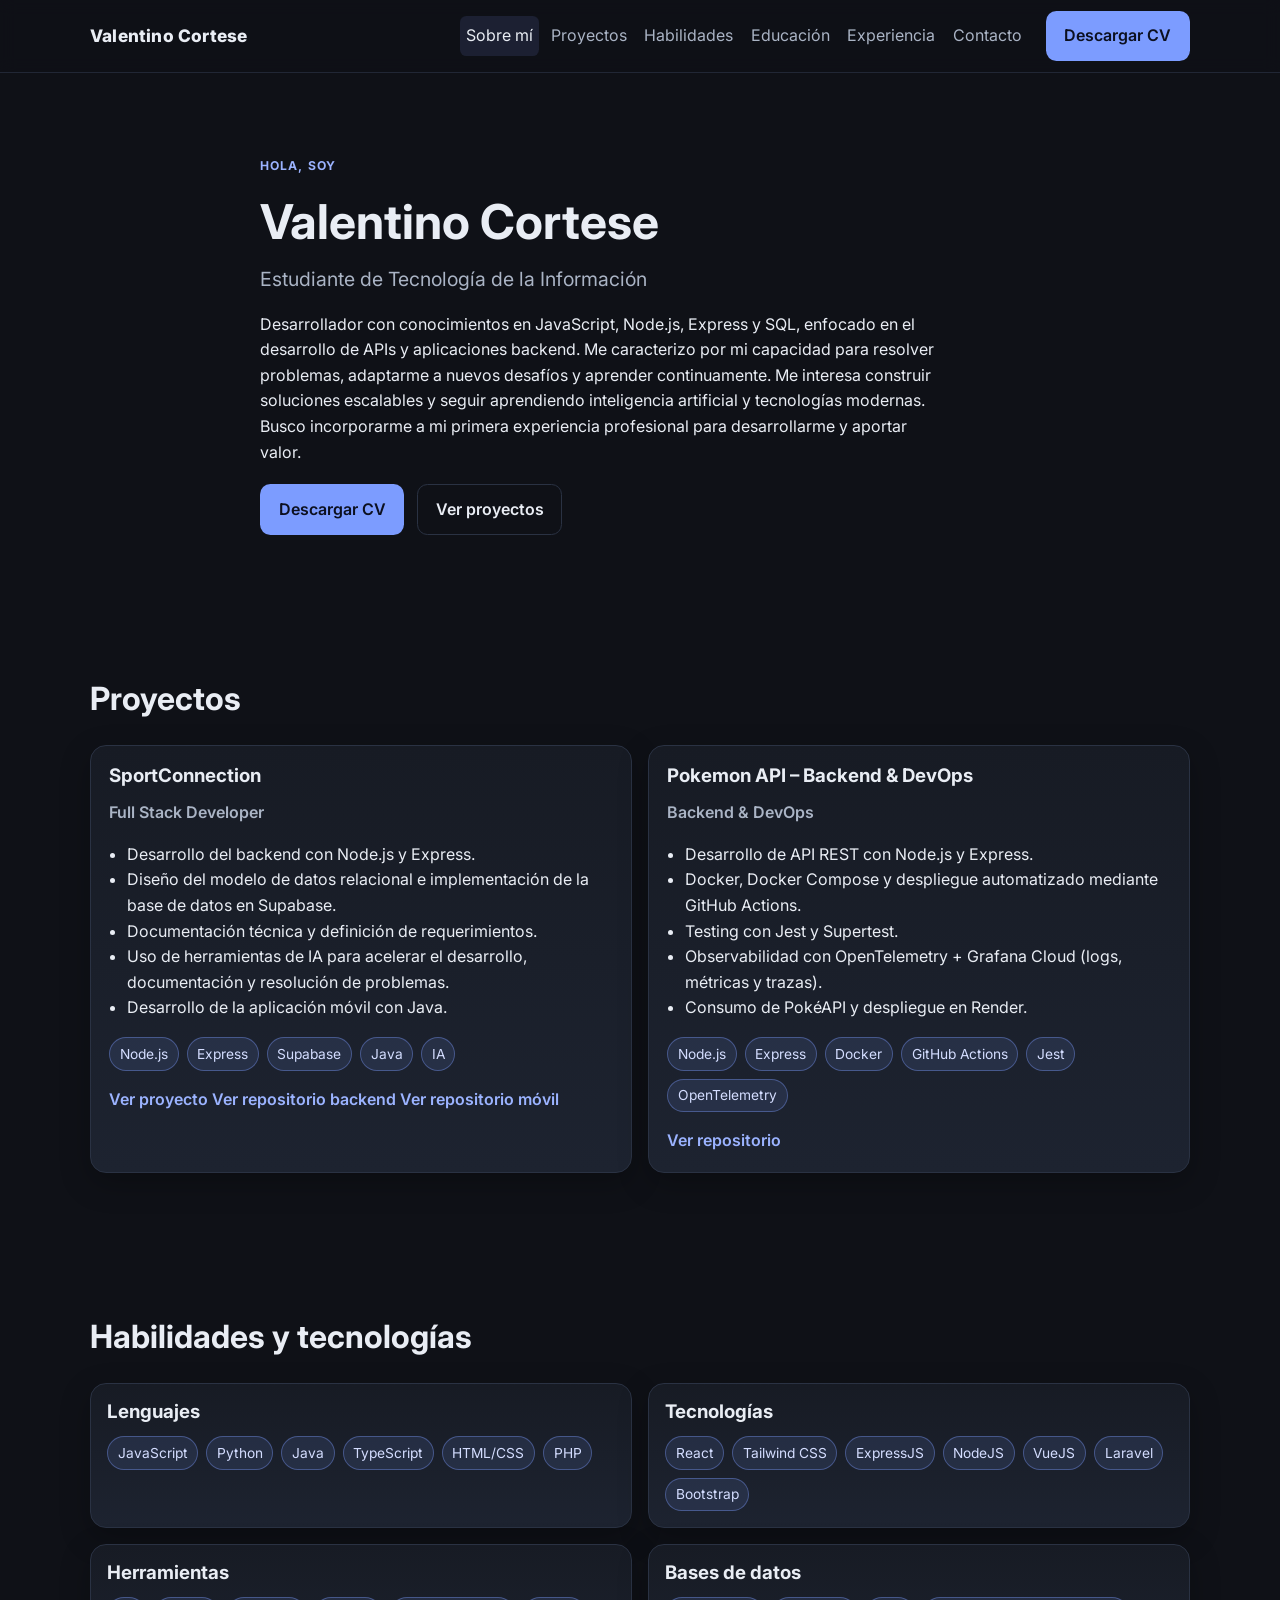
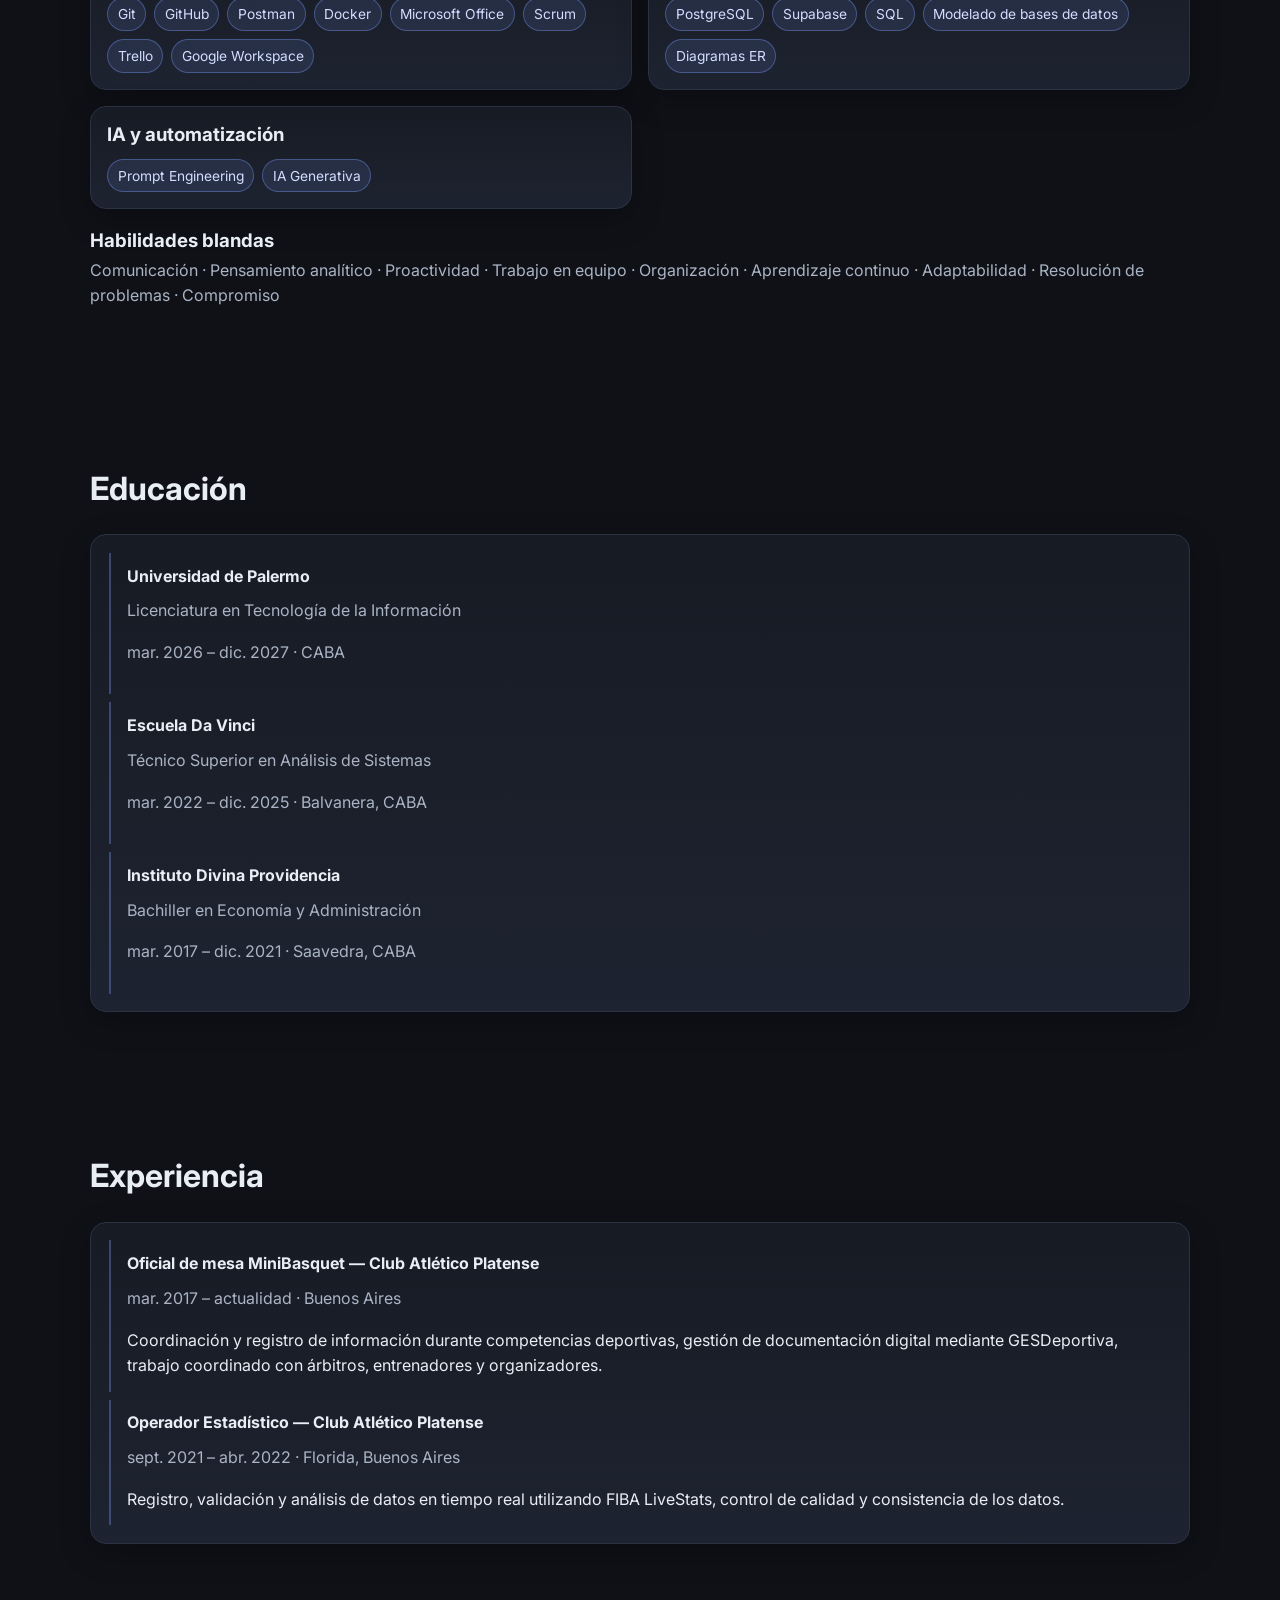
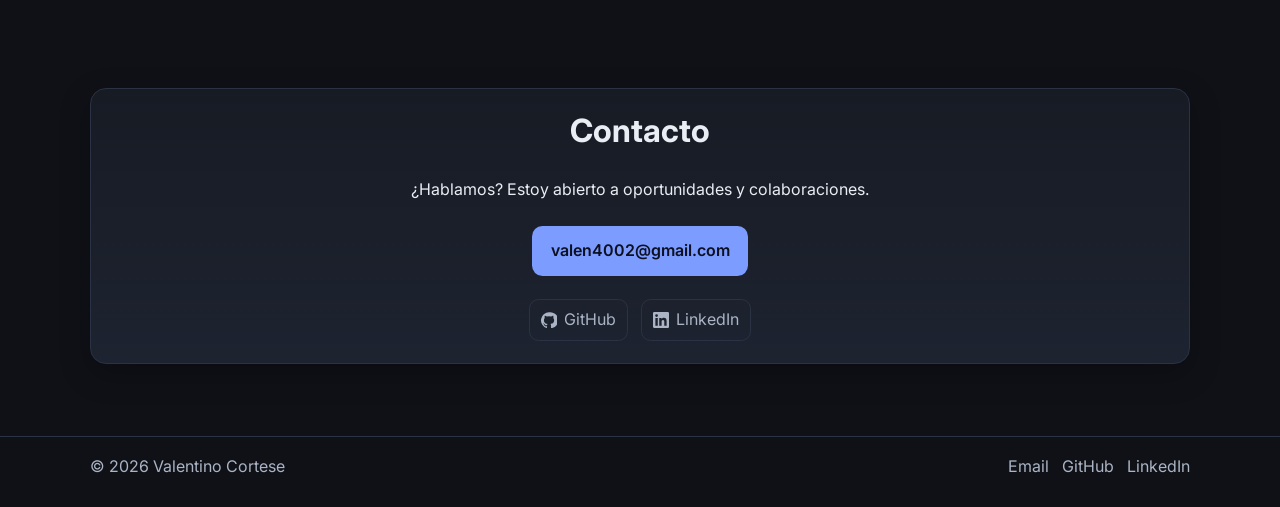
==== index.html @ c55b5629 "chore: Update CV file and links in portfolio" ====
<!DOCTYPE html>
<html lang="es">
  <head>
    <meta charset="UTF-8" />
    <meta name="viewport" content="width=device-width, initial-scale=1.0" />
    <meta
      name="description"
      content="Portafolio de Valentino Cortese, estudiante de Tecnología de la Información y desarrollador enfocado en backend."
    />
    <title>Valentino Cortese | Portafolio</title>
    <link rel="preconnect" href="https://fonts.googleapis.com" />
    <link rel="preconnect" href="https://fonts.gstatic.com" crossorigin />
    <link
      href="https://fonts.googleapis.com/css2?family=Inter:wght@400;500;600;700;800&display=swap"
      rel="stylesheet"
    />
    <link rel="stylesheet" href="css/styles.css" />
  </head>
  <body>
    <!-- Header con navegación principal -->
    <header class="site-header" id="inicio">
      <div class="container nav-wrapper">
        <a href="#inicio" class="brand" aria-label="Ir al inicio">
          Valentino Cortese
        </a>

        <button
          class="menu-toggle"
          type="button"
          aria-label="Abrir menú de navegación"
          aria-expanded="false"
          aria-controls="primary-navigation"
        >
          <span></span>
          <span></span>
          <span></span>
        </button>

        <nav class="main-nav" id="primary-navigation" aria-label="Navegación principal">
          <ul>
            <li><a href="#sobre-mi">Sobre mí</a></li>
            <li><a href="#proyectos">Proyectos</a></li>
            <li><a href="#habilidades">Habilidades</a></li>
            <li><a href="#educacion">Educación</a></li>
            <li><a href="#experiencia">Experiencia</a></li>
            <li><a href="#contacto">Contacto</a></li>
          </ul>
          <a class="btn btn-primary btn-cv-nav" href="assets/ValentinoCorteseCV.pdf" download>Descargar CV</a>
        </nav>
      </div>
    </header>

    <main>
      <!-- Hero / Sobre mí -->
      <section class="hero section reveal" id="sobre-mi">
        <div class="container hero-content">
          <p class="eyebrow">Hola, soy</p>
          <h1>Valentino Cortese</h1>
          <p class="role">Estudiante de Tecnología de la Información</p>
          <p class="bio">
            Desarrollador con conocimientos en JavaScript, Node.js, Express y SQL, enfocado en
            el desarrollo de APIs y aplicaciones backend. Me caracterizo por mi capacidad para
            resolver problemas, adaptarme a nuevos desafíos y aprender continuamente. Me interesa
            construir soluciones escalables y seguir aprendiendo inteligencia artificial y
            tecnologías modernas. Busco incorporarme a mi primera experiencia profesional para
            desarrollarme y aportar valor.
          </p>
          <div class="hero-actions">
            <a class="btn btn-primary" href="assets/ValentinoCorteseCV.pdf" download>Descargar CV</a>
            <a class="btn btn-ghost" href="#proyectos">Ver proyectos</a>
          </div>
        </div>
      </section>

      <!-- Sección de proyectos -->
      <section class="section reveal" id="proyectos">
        <div class="container">
          <h2>Proyectos</h2>
          <div class="projects-grid">
            <article class="card project-card">
              <div class="project-header">
                <h3>SportConnection</h3>
                <p class="project-role">Full Stack Developer</p>
              </div>
              <ul class="project-details">
                <li>Desarrollo del backend con Node.js y Express.</li>
                <li>
                  Diseño del modelo de datos relacional e implementación de la base de datos en
                  Supabase.
                </li>
                <li>Documentación técnica y definición de requerimientos.</li>
                <li>
                  Uso de herramientas de IA para acelerar el desarrollo, documentación y resolución
                  de problemas.
                </li>
                <li>Desarrollo de la aplicación móvil con Java.</li>
              </ul>
              <div class="badge-list">
                <span class="badge">Node.js</span>
                <span class="badge">Express</span>
                <span class="badge">Supabase</span>
                <span class="badge">Java</span>
                <span class="badge">IA</span>
              </div>
              <a
                class="project-link"
                href="https://sport-connection.vercel.app"
                target="_blank"
                rel="noopener noreferrer"
              >
                Ver proyecto
              </a>
              <a
                class="project-link"
                href="https://github.com/Valen178/sc_back"
                target="_blank"
                rel="noopener noreferrer"
              >
                Ver repositorio backend
              </a>
              <a
                class="project-link"
                href="http://github.com/Valen178/sc_mobile"
                target="_blank"
                rel="noopener noreferrer"
              >
                Ver repositorio móvil
              </a>
            </article>

            <article class="card project-card">
              <div class="project-header">
                <h3>Pokemon API – Backend &amp; DevOps</h3>
                <p class="project-role">Backend &amp; DevOps</p>
              </div>
              <ul class="project-details">
                <li>Desarrollo de API REST con Node.js y Express.</li>
                <li>
                  Docker, Docker Compose y despliegue automatizado mediante GitHub Actions.
                </li>
                <li>Testing con Jest y Supertest.</li>
                <li>
                  Observabilidad con OpenTelemetry + Grafana Cloud (logs, métricas y trazas).
                </li>
                <li>Consumo de PokéAPI y despliegue en Render.</li>
              </ul>
              <div class="badge-list">
                <span class="badge">Node.js</span>
                <span class="badge">Express</span>
                <span class="badge">Docker</span>
                <span class="badge">GitHub Actions</span>
                <span class="badge">Jest</span>
                <span class="badge">OpenTelemetry</span>
              </div>
              <a
                class="project-link"
                href="https://github.com/ValenCortese/node-devops-rest-api"
                target="_blank"
                rel="noopener noreferrer"
              >
                Ver repositorio
              </a>
            </article>
          </div>
        </div>
      </section>

      <!-- Sección de habilidades y tecnologías -->
      <section class="section reveal" id="habilidades">
        <div class="container">
          <h2>Habilidades y tecnologías</h2>
          <div class="skills-layout">
            <article class="card skill-group">
              <h3>Lenguajes</h3>
              <div class="badge-list">
                <span class="badge">JavaScript</span>
                <span class="badge">Python</span>
                <span class="badge">Java</span>
                <span class="badge">TypeScript</span>
                <span class="badge">HTML/CSS</span>
                <span class="badge">PHP</span>
              </div>
            </article>

            <article class="card skill-group">
              <h3>Tecnologías</h3>
              <div class="badge-list">
                <span class="badge">React</span>
                <span class="badge">Tailwind CSS</span>
                <span class="badge">ExpressJS</span>
                <span class="badge">NodeJS</span>
                <span class="badge">VueJS</span>
                <span class="badge">Laravel</span>
                <span class="badge">Bootstrap</span>
              </div>
            </article>

            <article class="card skill-group">
              <h3>Herramientas</h3>
              <div class="badge-list">
                <span class="badge">Git</span>
                <span class="badge">GitHub</span>
                <span class="badge">Postman</span>
                <span class="badge">Docker</span>
                <span class="badge">Microsoft Office</span>
                <span class="badge">Scrum</span>
                <span class="badge">Trello</span>
                <span class="badge">Google Workspace</span>
              </div>
            </article>

            <article class="card skill-group">
              <h3>Bases de datos</h3>
              <div class="badge-list">
                <span class="badge">PostgreSQL</span>
                <span class="badge">Supabase</span>
                <span class="badge">SQL</span>
                <span class="badge">Modelado de bases de datos</span>
                <span class="badge">Diagramas ER</span>
              </div>
            </article>

            <article class="card skill-group">
              <h3>IA y automatización</h3>
              <div class="badge-list">
                <span class="badge">Prompt Engineering</span>
                <span class="badge">IA Generativa</span>
              </div>
            </article>
          </div>

          <article class="soft-skills">
            <h3>Habilidades blandas</h3>
            <p>
              Comunicación · Pensamiento analítico · Proactividad · Trabajo en equipo ·
              Organización · Aprendizaje continuo · Adaptabilidad · Resolución de problemas ·
              Compromiso
            </p>
          </article>
        </div>
      </section>

      <!-- Sección de educación -->
      <section class="section reveal" id="educacion">
        <div class="container">
          <h2>Educación</h2>
          <article class="card timeline-column timeline-single">
            <div class="timeline-item">
              <h4>Universidad de Palermo</h4>
              <p class="timeline-title">Licenciatura en Tecnología de la Información</p>
              <p class="timeline-meta">mar. 2026 – dic. 2027 · CABA</p>
            </div>
            <div class="timeline-item">
              <h4>Escuela Da Vinci</h4>
              <p class="timeline-title">Técnico Superior en Análisis de Sistemas</p>
              <p class="timeline-meta">mar. 2022 – dic. 2025 · Balvanera, CABA</p>
            </div>
            <div class="timeline-item">
              <h4>Instituto Divina Providencia</h4>
              <p class="timeline-title">Bachiller en Economía y Administración</p>
              <p class="timeline-meta">mar. 2017 – dic. 2021 · Saavedra, CABA</p>
            </div>
          </article>
        </div>
      </section>

      <!-- Sección de experiencia -->
      <section class="section reveal" id="experiencia">
        <div class="container">
          <h2>Experiencia</h2>
          <article class="card timeline-column timeline-single">
            <div class="timeline-item">
              <h4>Oficial de mesa MiniBasquet — Club Atlético Platense</h4>
              <p class="timeline-meta">mar. 2017 – actualidad · Buenos Aires</p>
              <p class="timeline-description">
                Coordinación y registro de información durante competencias deportivas, gestión de
                documentación digital mediante GESDeportiva, trabajo coordinado con árbitros,
                entrenadores y organizadores.
              </p>
            </div>
            <div class="timeline-item">
              <h4>Operador Estadístico — Club Atlético Platense</h4>
              <p class="timeline-meta">sept. 2021 – abr. 2022 · Florida, Buenos Aires</p>
              <p class="timeline-description">
                Registro, validación y análisis de datos en tiempo real utilizando FIBA LiveStats,
                control de calidad y consistencia de los datos.
              </p>
            </div>
          </article>
        </div>
      </section>

      <!-- Sección de contacto -->
      <section class="section reveal" id="contacto">
        <div class="container contact-box card">
          <h2>Contacto</h2>
          <p>¿Hablamos? Estoy abierto a oportunidades y colaboraciones.</p>
          <a class="btn btn-primary" href="mailto:valen4002@gmail.com">valen4002@gmail.com</a>

          <div class="social-links" aria-label="Redes de contacto">
            <a
              href="https://github.com/ValenCortese"
              target="_blank"
              rel="noopener noreferrer"
              aria-label="GitHub de Valentino Cortese"
            >
              <svg viewBox="0 0 24 24" aria-hidden="true">
                <path
                  d="M12 .5a12 12 0 0 0-3.79 23.39c.6.11.82-.26.82-.58v-2.03c-3.34.73-4.04-1.41-4.04-1.41-.55-1.38-1.33-1.74-1.33-1.74-1.09-.74.08-.73.08-.73 1.21.09 1.85 1.24 1.85 1.24 1.07 1.84 2.8 1.31 3.49 1 .11-.78.42-1.31.77-1.61-2.67-.3-5.47-1.34-5.47-5.94 0-1.31.47-2.38 1.24-3.22-.12-.31-.54-1.56.12-3.25 0 0 1.01-.32 3.3 1.23a11.44 11.44 0 0 1 6 0c2.29-1.55 3.3-1.23 3.3-1.23.66 1.69.24 2.94.12 3.25.77.84 1.24 1.91 1.24 3.22 0 4.61-2.81 5.64-5.5 5.94.43.38.82 1.12.82 2.26v3.35c0 .32.22.7.83.58A12 12 0 0 0 12 .5Z"
                />
              </svg>
              <span>GitHub</span>
            </a>
            <a
              href="https://www.linkedin.com/in/valentinocortese/"
              target="_blank"
              rel="noopener noreferrer"
              aria-label="LinkedIn de Valentino Cortese"
            >
              <svg viewBox="0 0 24 24" aria-hidden="true">
                <path
                  d="M20.45 20.45H16.9v-5.57c0-1.33-.03-3.04-1.85-3.04-1.85 0-2.13 1.45-2.13 2.95v5.66H9.36V9h3.41v1.56h.05c.47-.9 1.64-1.85 3.38-1.85 3.61 0 4.27 2.37 4.27 5.45v6.29Zm-15.09-13A2.06 2.06 0 1 1 5.36 3.3a2.06 2.06 0 0 1 0 4.12Zm1.78 13H3.58V9h3.56v11.45ZM22.23 0H1.77A1.77 1.77 0 0 0 0 1.77v20.46C0 23.21.79 24 1.77 24h20.46A1.77 1.77 0 0 0 24 22.23V1.77A1.77 1.77 0 0 0 22.23 0Z"
                />
              </svg>
              <span>LinkedIn</span>
            </a>
          </div>
        </div>
      </section>
    </main>

    <!-- Footer con links repetidos de contacto -->
    <footer class="site-footer">
      <div class="container footer-content">
        <p>© <span id="current-year"></span> Valentino Cortese</p>
        <div class="footer-links">
          <a href="mailto:valen4002@gmail.com">Email</a>
          <a href="https://github.com/ValenCortese" target="_blank" rel="noopener noreferrer">
            GitHub
          </a>
          <a
            href="https://www.linkedin.com/in/valentinocortese/"
            target="_blank"
            rel="noopener noreferrer"
          >
            LinkedIn
          </a>
        </div>
      </div>
    </footer>

    <script src="js/script.js"></script>
  </body>
</html>
---- css/styles.css ----
/* =========================
   Variables globales (dark mode)
   ========================= */
:root {
  --bg: #0f1117;
  --bg-elevated: #171b24;
  --bg-elevated-2: #1d2330;
  --text: #e9edf4;
  --text-muted: #aab4c5;
  --primary: #7c9cff;
  --primary-strong: #9bb3ff;
  --border: #2a3243;
  --shadow: 0 10px 30px rgba(0, 0, 0, 0.25);
}

/* =========================
   Base / Reset
   ========================= */
*,
*::before,
*::after {
  box-sizing: border-box;
}

html,
body {
  margin: 0;
  padding: 0;
}

html {
  scroll-behavior: smooth;
}

body {
  font-family: "Inter", system-ui, -apple-system, BlinkMacSystemFont, "Segoe UI", sans-serif;
  background: var(--bg);
  color: var(--text);
  line-height: 1.6;
}

img,
svg {
  display: block;
  max-width: 100%;
}

a {
  color: inherit;
  text-decoration: none;
}

.container {
  width: min(1100px, 92%);
  margin: 0 auto;
}

.section {
  padding: 4.5rem 0;
}

h1,
h2,
h3,
h4 {
  margin: 0 0 0.8rem;
  line-height: 1.25;
}

h2 {
  font-size: clamp(1.6rem, 3vw, 2rem);
  margin-bottom: 1.6rem;
}

p {
  margin: 0 0 1rem;
}

/* =========================
   Componentes reutilizables
   ========================= */
.btn {
  display: inline-flex;
  align-items: center;
  justify-content: center;
  gap: 0.4rem;
  border-radius: 0.65rem;
  padding: 0.72rem 1.1rem;
  font-weight: 600;
  border: 1px solid transparent;
  transition: transform 0.2s ease, background-color 0.2s ease, border-color 0.2s ease;
}

.btn:hover,
.btn:focus-visible {
  transform: translateY(-1px);
}

.btn-primary {
  background: var(--primary);
  color: #0c1020;
}

.btn-primary:hover,
.btn-primary:focus-visible {
  background: var(--primary-strong);
}

.btn-ghost {
  border-color: var(--border);
  color: var(--text);
}

.btn-ghost:hover,
.btn-ghost:focus-visible {
  background: var(--bg-elevated);
}

.card {
  background: linear-gradient(180deg, var(--bg-elevated), var(--bg-elevated-2));
  border: 1px solid var(--border);
  border-radius: 1rem;
  box-shadow: var(--shadow);
}

.badge-list {
  display: flex;
  flex-wrap: wrap;
  gap: 0.5rem;
}

.badge {
  background: rgba(124, 156, 255, 0.12);
  border: 1px solid rgba(124, 156, 255, 0.38);
  color: #d4ddff;
  font-size: 0.86rem;
  padding: 0.3rem 0.6rem;
  border-radius: 999px;
}

/* =========================
   Header / Navegación
   ========================= */
.site-header {
  position: sticky;
  top: 0;
  z-index: 20;
  backdrop-filter: blur(8px);
  background: rgba(15, 17, 23, 0.82);
  border-bottom: 1px solid rgba(42, 50, 67, 0.7);
}

.nav-wrapper {
  min-height: 4.5rem;
  display: flex;
  align-items: center;
  justify-content: space-between;
  gap: 1rem;
}

.brand {
  font-weight: 800;
  font-size: 1.08rem;
  letter-spacing: 0.2px;
}

.menu-toggle {
  width: 2.7rem;
  height: 2.7rem;
  background: transparent;
  border: 1px solid var(--border);
  border-radius: 0.65rem;
  display: inline-flex;
  flex-direction: column;
  align-items: center;
  justify-content: center;
  gap: 0.24rem;
  cursor: pointer;
}

.menu-toggle span {
  width: 1.2rem;
  height: 2px;
  border-radius: 99px;
  background: var(--text);
}

.main-nav {
  position: absolute;
  left: 0;
  right: 0;
  top: 100%;
  margin: 0 auto;
  width: min(1100px, 92%);
  background: rgba(20, 24, 33, 0.98);
  border: 1px solid var(--border);
  border-radius: 0.9rem;
  padding: 0.9rem;
  display: none;
}

.main-nav.open {
  display: block;
}

.main-nav ul {
  list-style: none;
  margin: 0;
  padding: 0;
  display: grid;
  gap: 0.25rem;
}

.main-nav ul a {
  display: inline-flex;
  align-items: center;
  color: var(--text-muted);
  padding: 0.45rem 0.4rem;
  border-radius: 0.4rem;
  transition: color 0.2s ease, background-color 0.2s ease;
}

.main-nav ul a:hover,
.main-nav ul a:focus-visible,
.main-nav ul a.active {
  color: var(--text);
  background: rgba(124, 156, 255, 0.12);
}

.btn-cv-nav {
  margin-top: 0.8rem;
  width: 100%;
}

/* =========================
   Hero
   ========================= */
.hero {
  padding-top: 5.2rem;
}

.hero-content {
  max-width: 760px;
}

.eyebrow {
  color: var(--primary-strong);
  text-transform: uppercase;
  letter-spacing: 0.09em;
  font-weight: 700;
  font-size: 0.76rem;
}

.hero h1 {
  font-size: clamp(2rem, 8vw, 3rem);
}

.role {
  color: var(--text-muted);
  font-size: clamp(1.05rem, 3vw, 1.22rem);
}

.bio {
  max-width: 68ch;
}

.hero-actions {
  display: flex;
  flex-wrap: wrap;
  gap: 0.8rem;
  margin-top: 1.2rem;
}

/* =========================
   Proyectos
   ========================= */
.projects-grid {
  display: grid;
  gap: 1rem;
}

.project-card {
  padding: 1.15rem;
}

.project-role {
  color: var(--text-muted);
  font-weight: 600;
}

.project-details {
  padding-left: 1.1rem;
  margin: 0 0 1rem;
}

.project-link {
  display: inline-flex;
  margin-top: 1rem;
  color: var(--primary-strong);
  font-weight: 600;
}

.project-link:hover,
.project-link:focus-visible {
  text-decoration: underline;
}

/* =========================
   Habilidades
   ========================= */
.skills-layout {
  display: grid;
  gap: 1rem;
}

.skill-group {
  padding: 1rem;
}

.soft-skills {
  margin-top: 1.2rem;
}

.soft-skills h3 {
  margin-bottom: 0.35rem;
}

.soft-skills p {
  color: var(--text-muted);
}

/* =========================
   Educación y Experiencia
   ========================= */

.timeline-column {
  padding: 1.1rem;
}

.timeline-single {
  width: 100%;
}

.timeline-item {
  padding: 0.8rem 0 0.8rem 1rem;
  border-left: 2px solid rgba(124, 156, 255, 0.35);
}

.timeline-item + .timeline-item {
  margin-top: 0.5rem;
}

.timeline-title,
.timeline-meta {
  color: var(--text-muted);
}

.timeline-description {
  margin-bottom: 0;
}



/* =========================
   Contacto
   ========================= */
.contact-box {
  text-align: center;
  padding: 1.4rem;
}

.contact-box .btn {
  margin: 0.45rem 0 0.4rem;
}

.social-links {
  margin-top: 1rem;
  display: flex;
  justify-content: center;
  flex-wrap: wrap;
  gap: 0.8rem;
}

.social-links a {
  display: inline-flex;
  align-items: center;
  gap: 0.45rem;
  padding: 0.45rem 0.7rem;
  border-radius: 0.6rem;
  border: 1px solid var(--border);
  color: var(--text-muted);
  transition: color 0.2s ease, border-color 0.2s ease, background-color 0.2s ease;
}

.social-links a:hover,
.social-links a:focus-visible {
  color: var(--text);
  border-color: rgba(124, 156, 255, 0.5);
  background: rgba(124, 156, 255, 0.1);
}

.social-links svg {
  width: 1rem;
  height: 1rem;
  fill: currentColor;
}

/* =========================
   Footer
   ========================= */
.site-footer {
  border-top: 1px solid var(--border);
  padding: 1.1rem 0 1.7rem;
  color: var(--text-muted);
}

.footer-content {
  display: flex;
  flex-direction: column;
  gap: 0.5rem;
  align-items: center;
  text-align: center;
}

.footer-content p {
  margin: 0;
}

.footer-links {
  display: inline-flex;
  flex-wrap: wrap;
  gap: 0.8rem;
}

.footer-links a:hover,
.footer-links a:focus-visible {
  color: var(--text);
}

/* =========================
   Micro-interacción de entrada
   ========================= */
.reveal {
  opacity: 0;
  transform: translateY(14px);
  transition: opacity 0.45s ease, transform 0.45s ease;
}

.reveal.visible {
  opacity: 1;
  transform: translateY(0);
}

/* =========================
   Breakpoints responsive
   ========================= */
@media (min-width: 720px) {
  .projects-grid {
    grid-template-columns: repeat(2, minmax(0, 1fr));
  }

  .skills-layout {
    grid-template-columns: repeat(2, minmax(0, 1fr));
  }

  .footer-content {
    flex-direction: row;
    justify-content: space-between;
    text-align: left;
  }
}

@media (min-width: 960px) {
  .menu-toggle {
    display: none;
  }

  .main-nav {
    position: static;
    width: auto;
    margin: 0;
    border: 0;
    background: transparent;
    display: flex;
    align-items: center;
    gap: 1.1rem;
    padding: 0;
  }

  .main-nav ul {
    display: flex;
    align-items: center;
    gap: 0.3rem;
  }

  .btn-cv-nav {
    margin: 0;
    width: auto;
  }
}
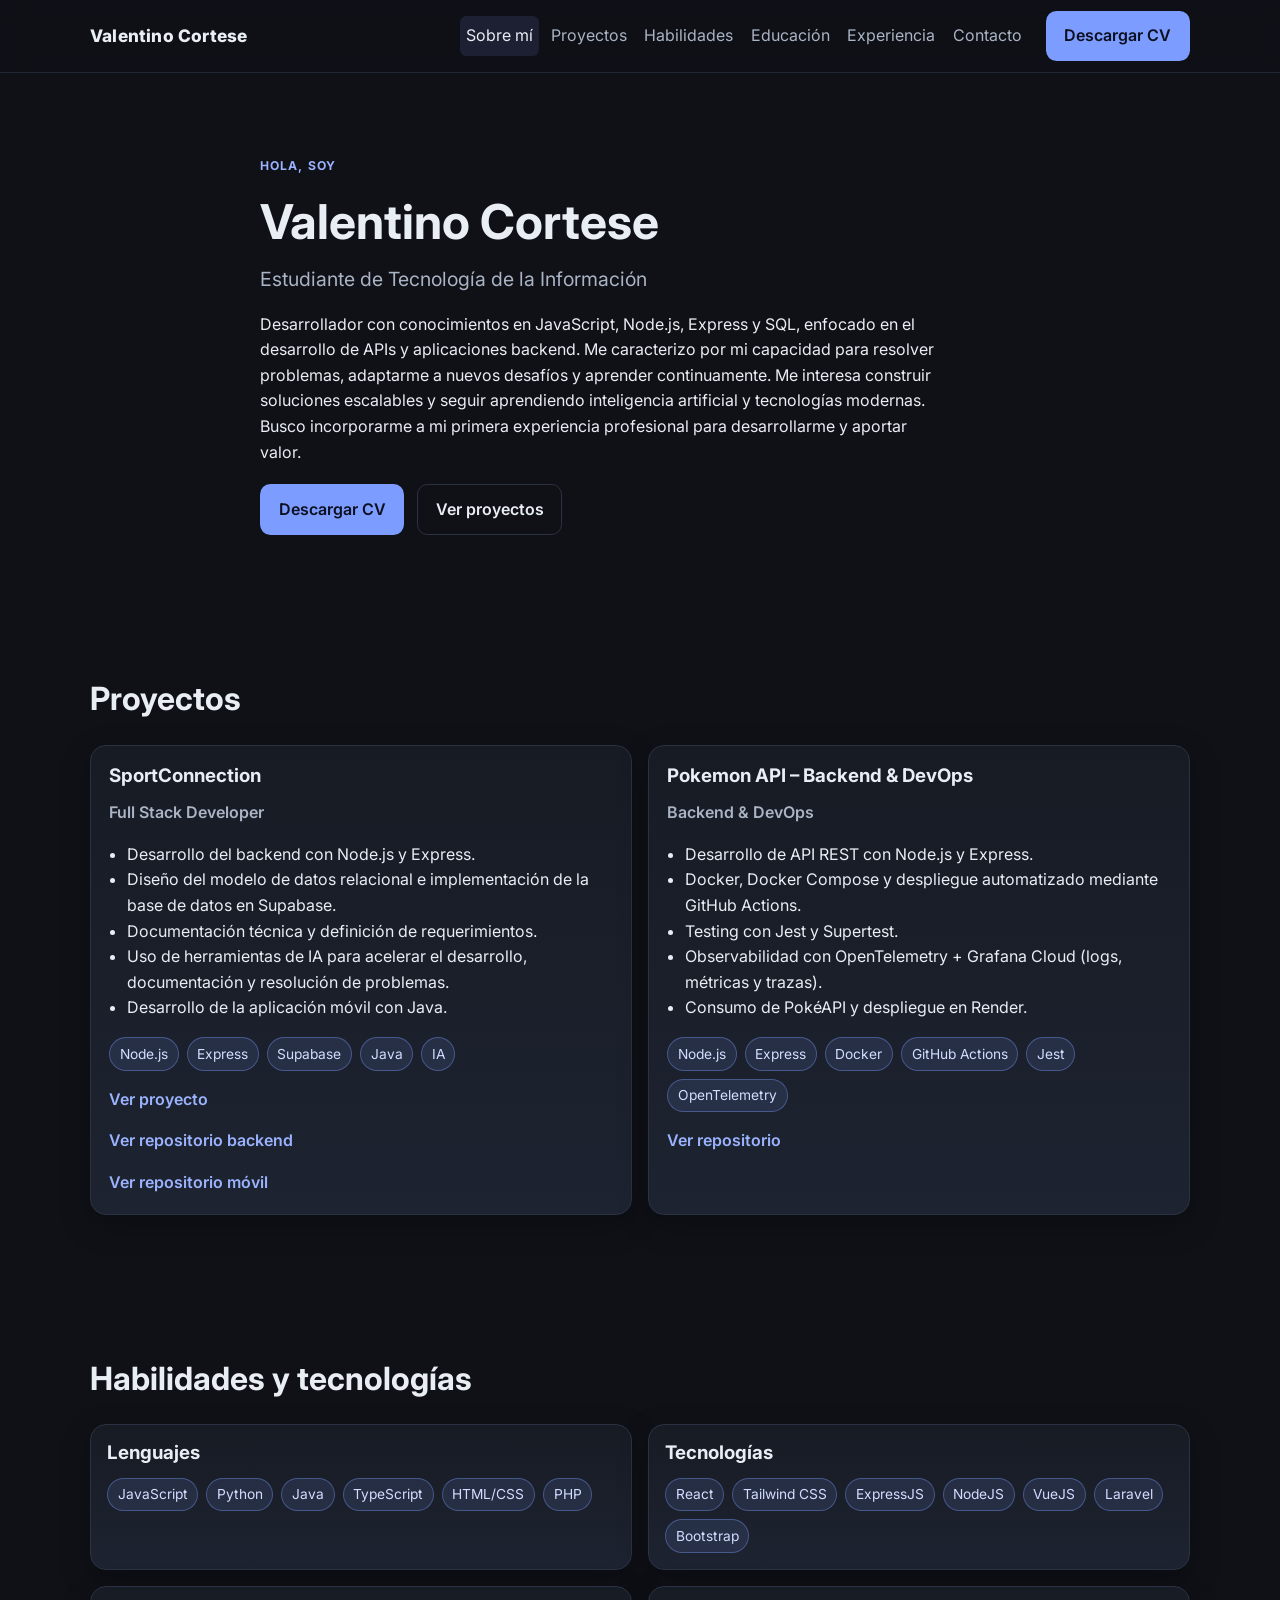
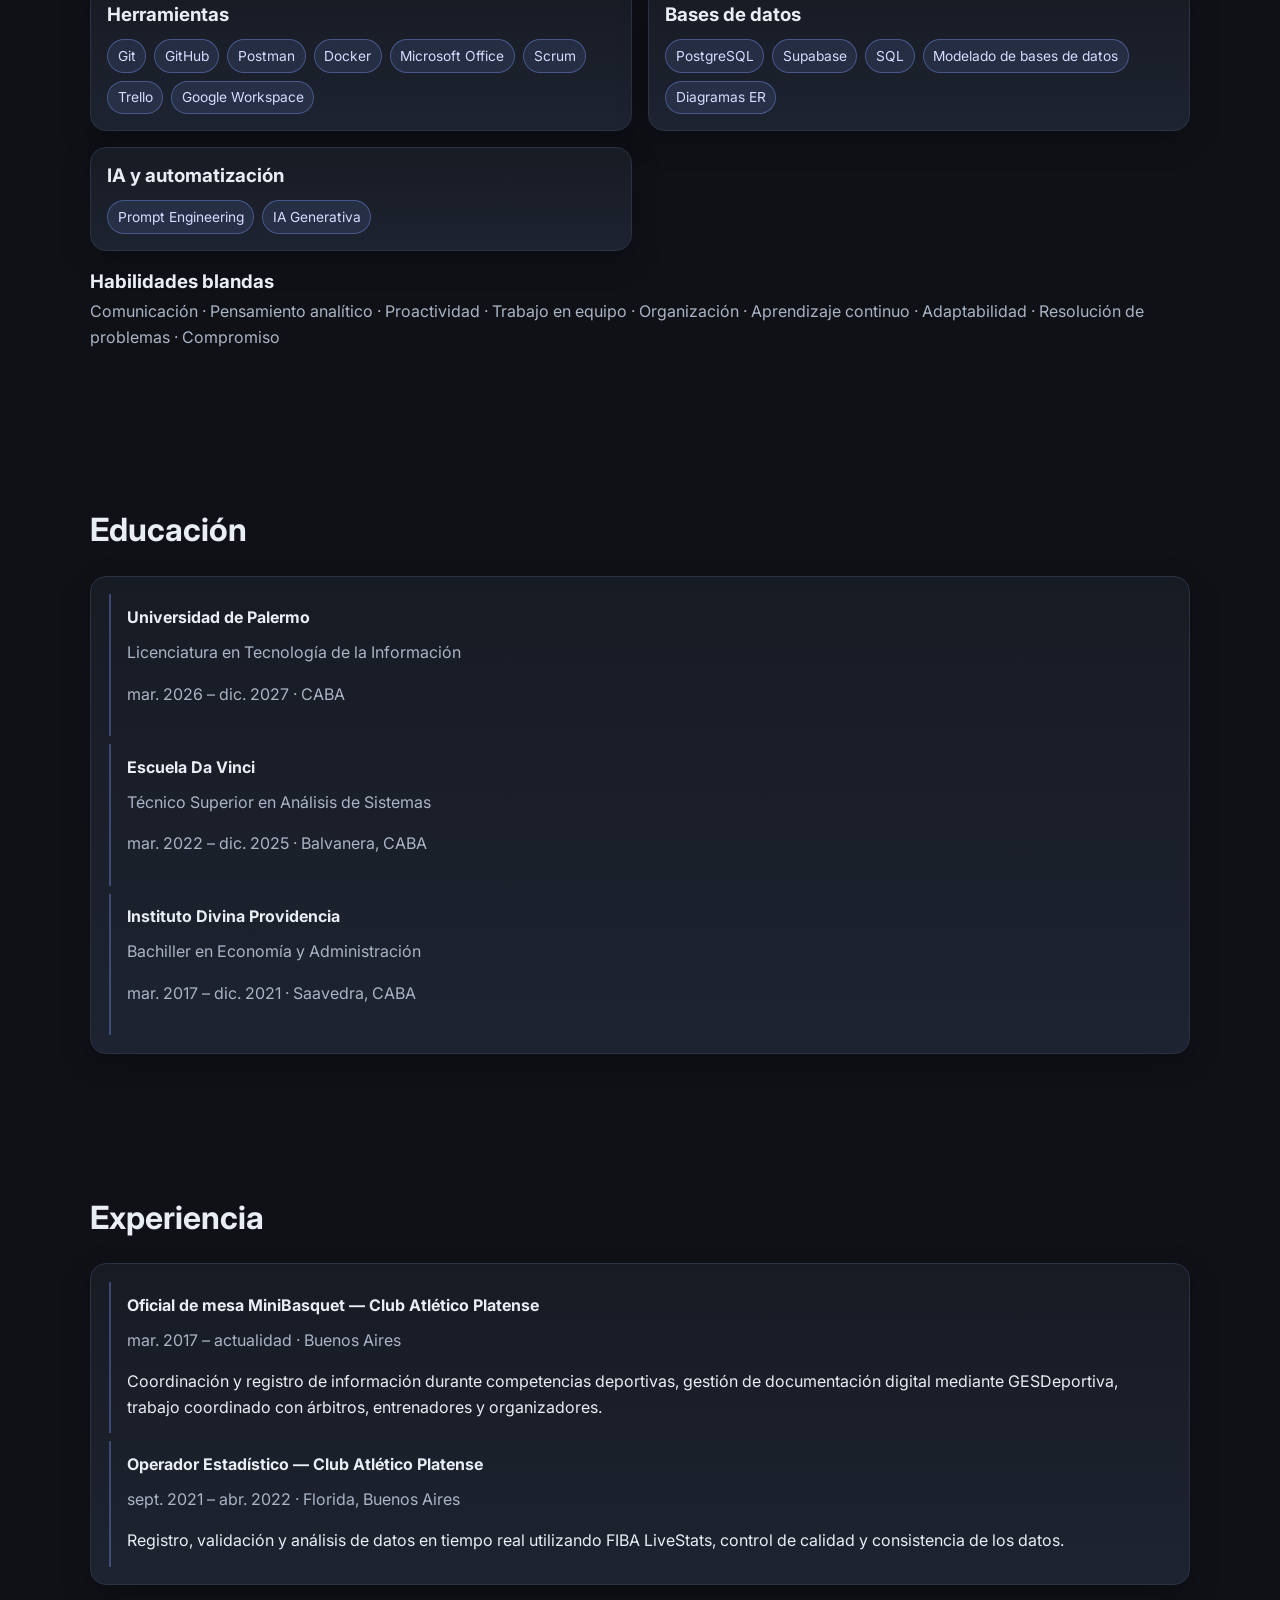
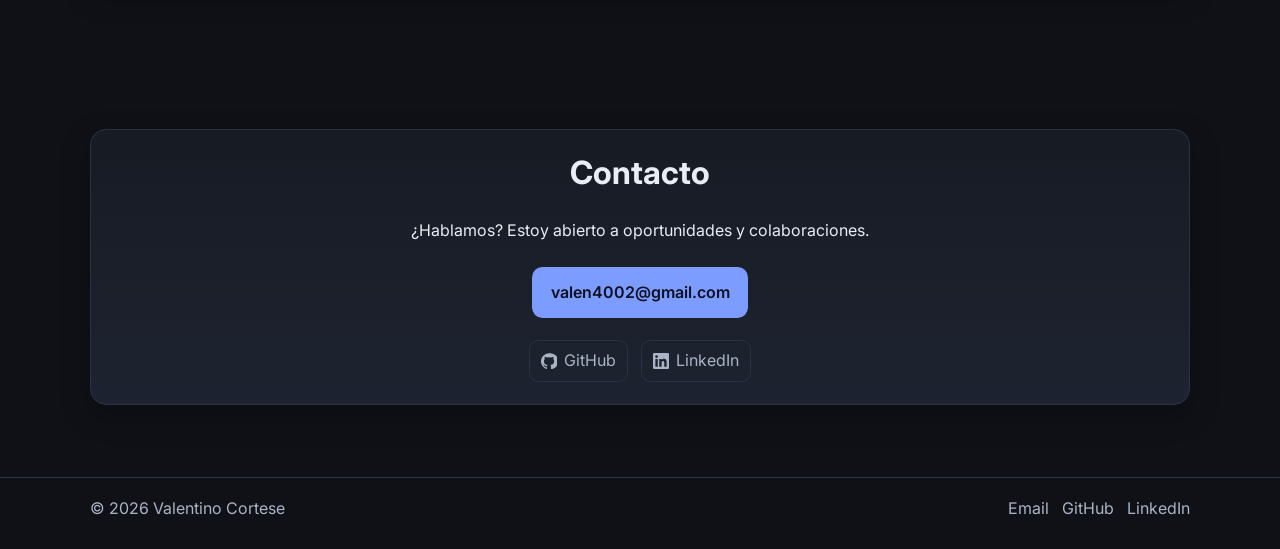
==== commit e0c0e04f: "chore: Add line breaks between project links in portfolio" ====
--- a/index.html
+++ b/index.html
@@ -110,6 +110,7 @@
               >
                 Ver proyecto
               </a>
+              <br />
               <a
                 class="project-link"
                 href="https://github.com/Valen178/sc_back"
@@ -118,6 +119,7 @@
               >
                 Ver repositorio backend
               </a>
+              <br />
               <a
                 class="project-link"
                 href="http://github.com/Valen178/sc_mobile"
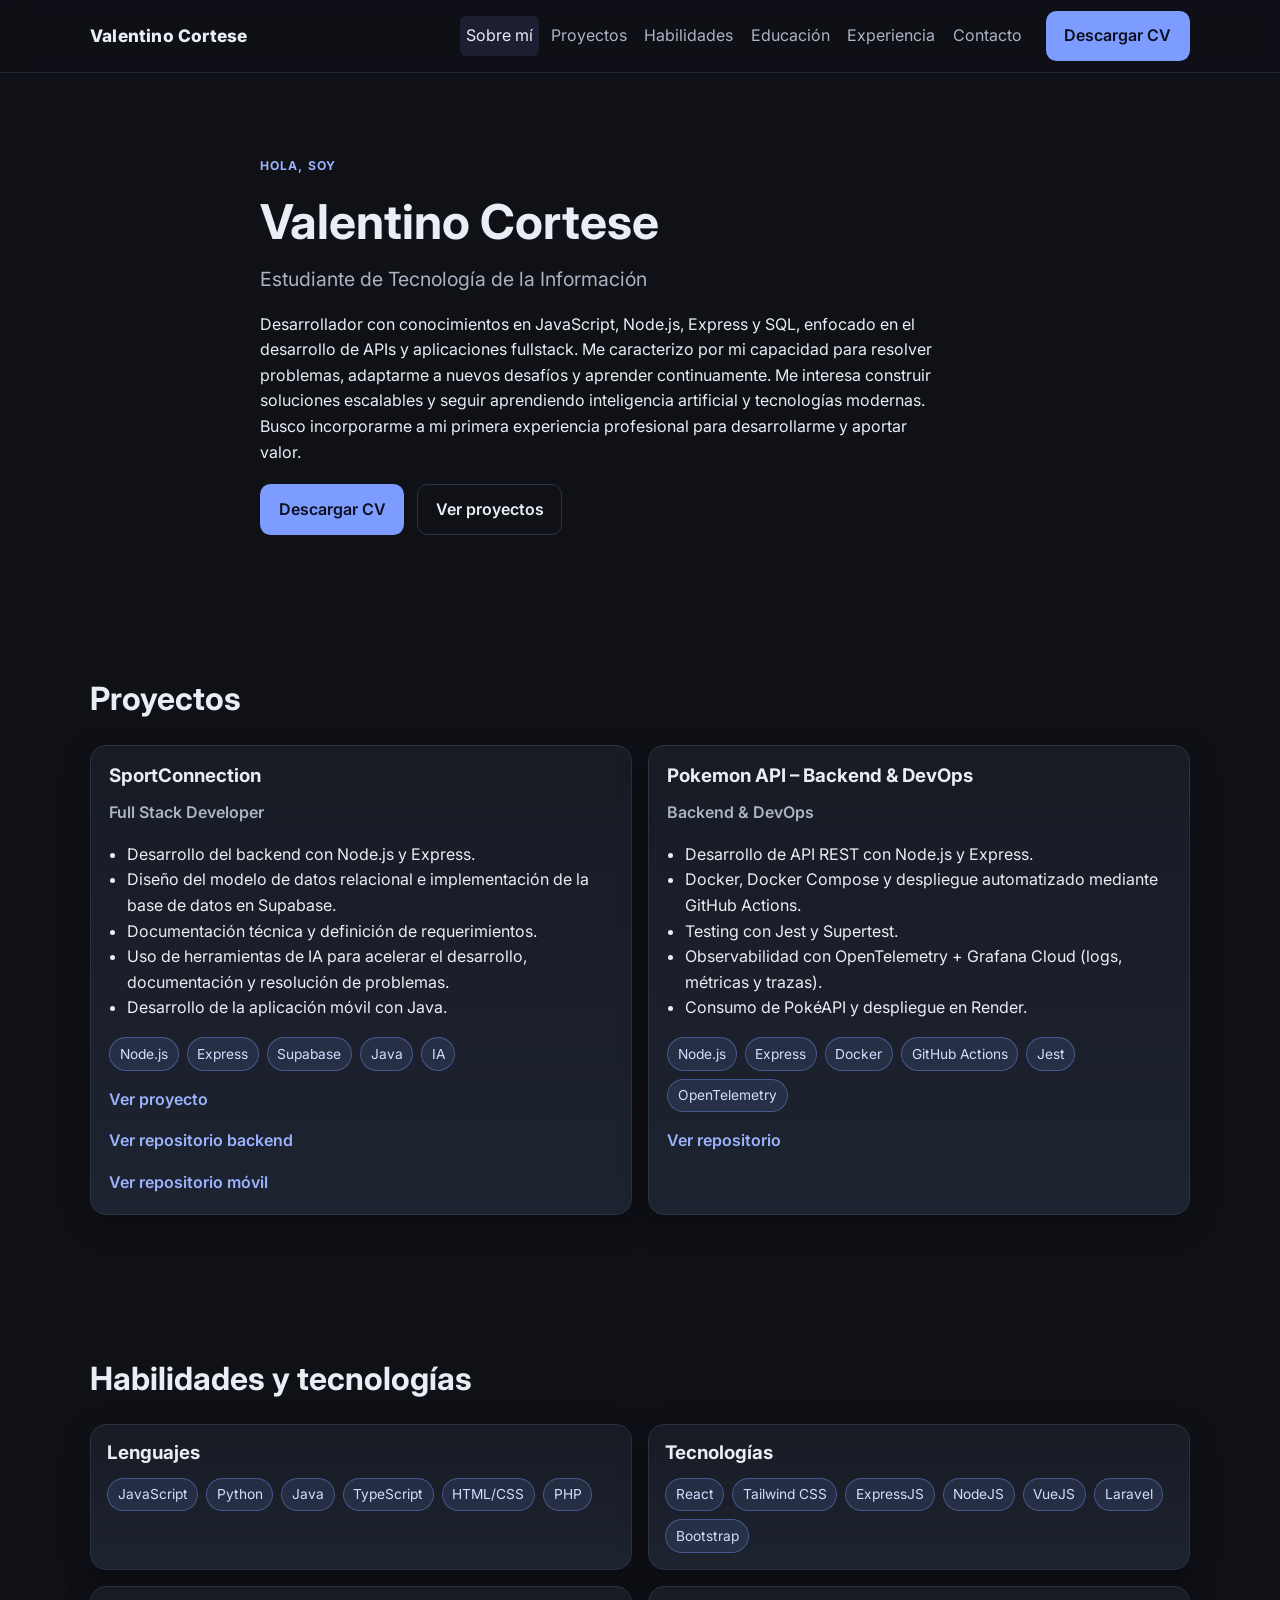
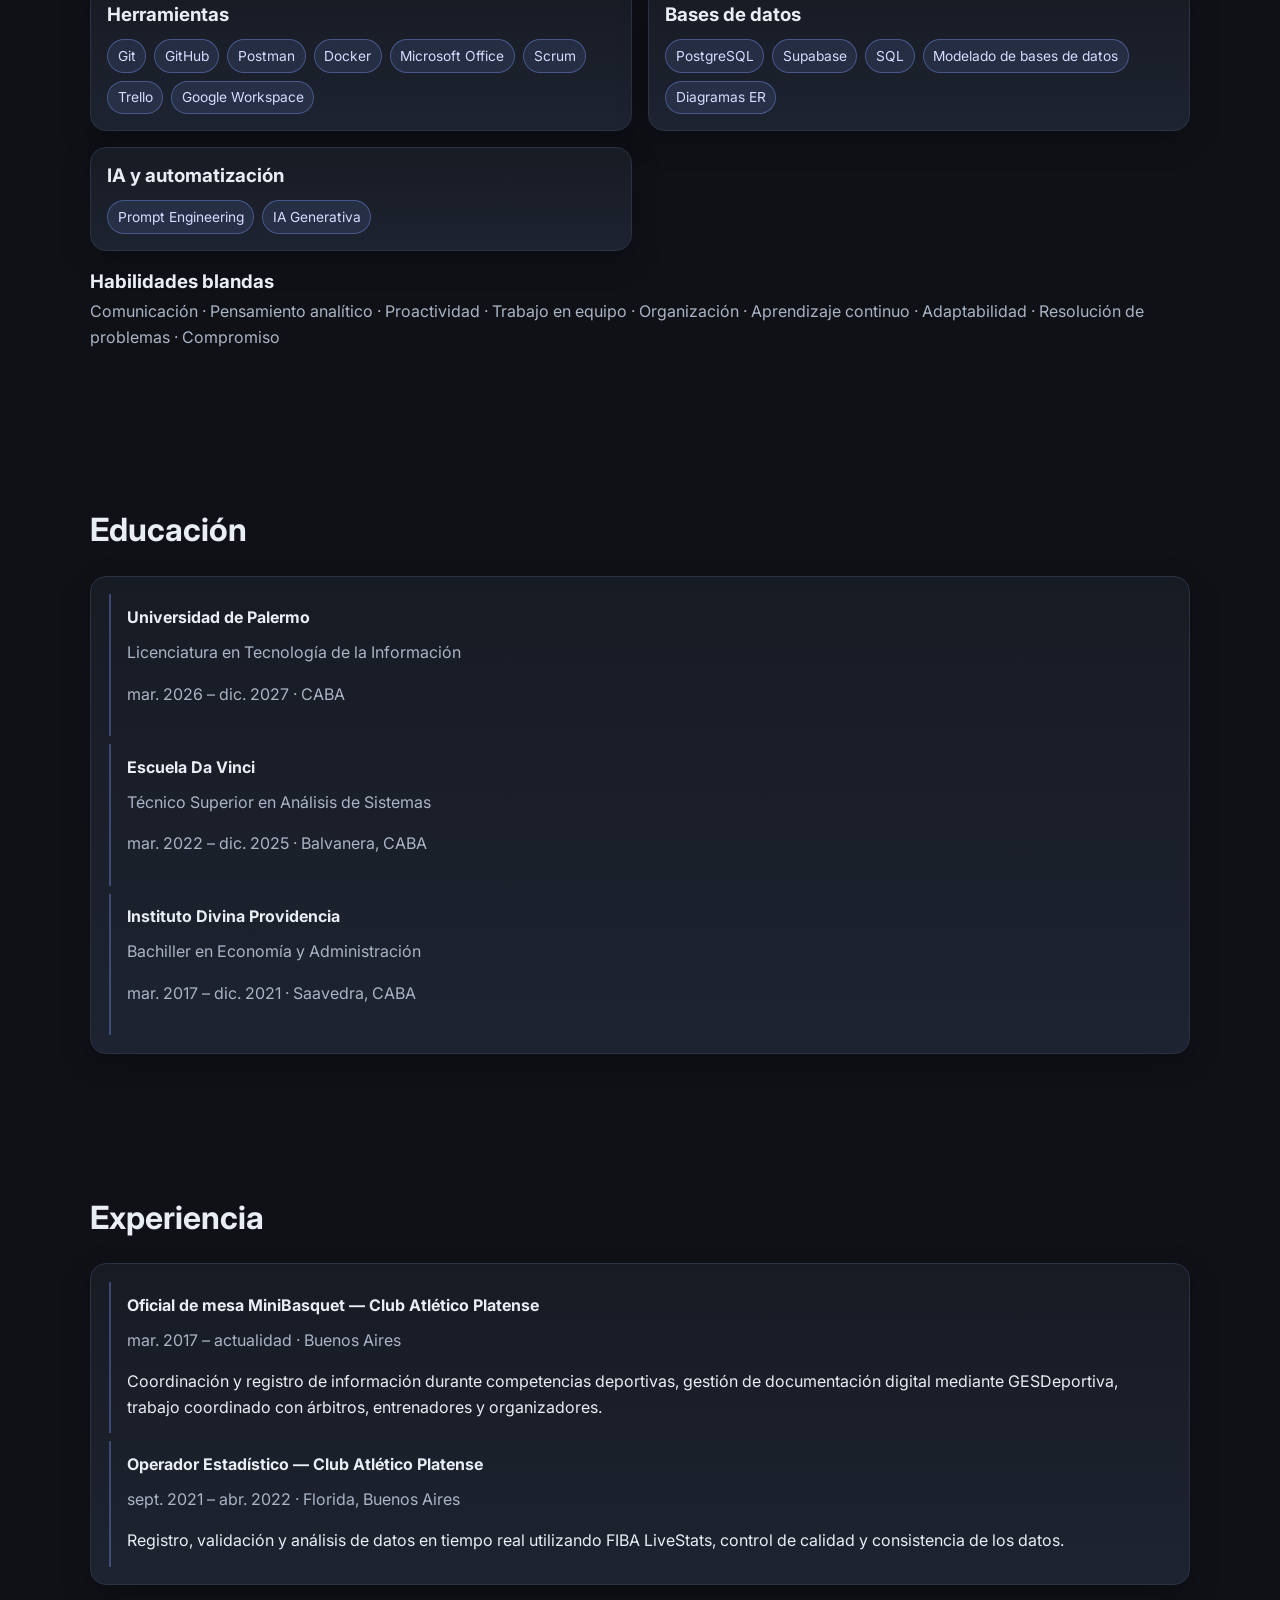
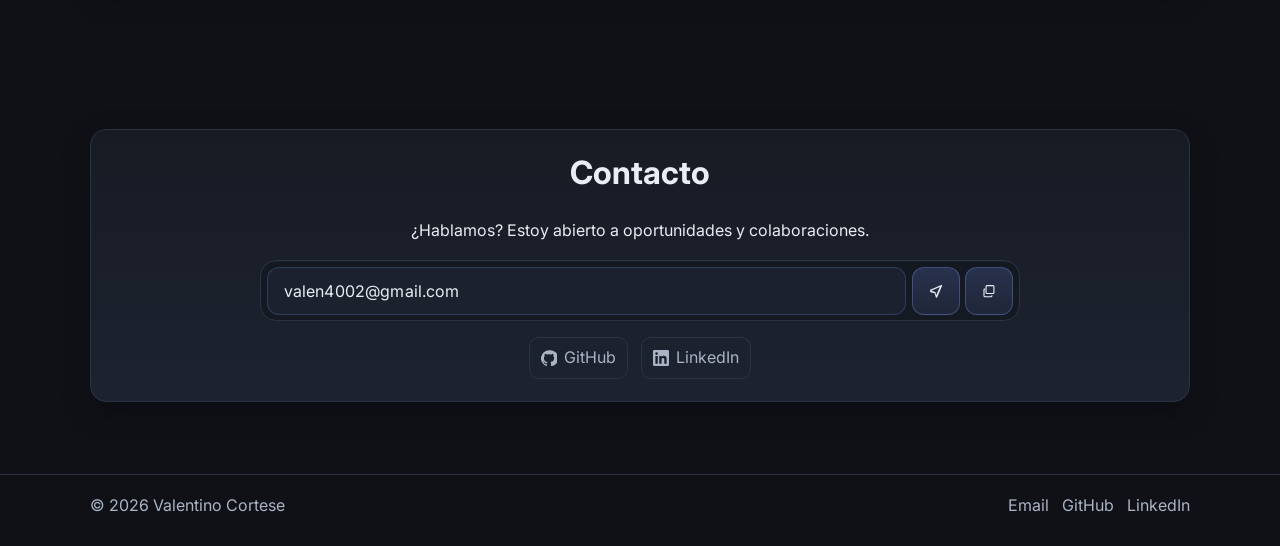
==== commit 37ed9510: "feat: Enhance contact section with email copy functionality and update portfolio description" ====
--- a/index.html
+++ b/index.html
@@ -5,7 +5,7 @@
     <meta name="viewport" content="width=device-width, initial-scale=1.0" />
     <meta
       name="description"
-      content="Portafolio de Valentino Cortese, estudiante de Tecnología de la Información y desarrollador enfocado en backend."
+      content="Portafolio de Valentino Cortese, estudiante de Tecnología de la Información y desarrollador fullstack."
     />
     <title>Valentino Cortese | Portafolio</title>
     <link rel="preconnect" href="https://fonts.googleapis.com" />
@@ -59,7 +59,7 @@
           <p class="role">Estudiante de Tecnología de la Información</p>
           <p class="bio">
             Desarrollador con conocimientos en JavaScript, Node.js, Express y SQL, enfocado en
-            el desarrollo de APIs y aplicaciones backend. Me caracterizo por mi capacidad para
+            el desarrollo de APIs y aplicaciones fullstack. Me caracterizo por mi capacidad para
             resolver problemas, adaptarme a nuevos desafíos y aprender continuamente. Me interesa
             construir soluciones escalables y seguir aprendiendo inteligencia artificial y
             tecnologías modernas. Busco incorporarme a mi primera experiencia profesional para
@@ -297,7 +297,21 @@
         <div class="container contact-box card">
           <h2>Contacto</h2>
           <p>¿Hablamos? Estoy abierto a oportunidades y colaboraciones.</p>
-          <a class="btn btn-primary" href="mailto:valen4002@gmail.com">valen4002@gmail.com</a>
+          <div class="contact-email-row" aria-label="Email de contacto">
+            <input class="contact-email-value" type="text" value="valen4002@gmail.com" readonly aria-label="Correo electrónico" />
+
+            <a class="contact-email-action" href="mailto:valen4002@gmail.com" title="Enviar email" aria-label="Enviar email">
+              <svg viewBox="0 0 24 24" aria-hidden="true">
+                <path d="M2.6 11.05 20.9 3.1c.88-.38 1.76.51 1.39 1.39l-7.95 18.3c-.4.93-1.76.83-2.03-.14l-1.78-6.37-6.37-1.78c-.97-.27-1.07-1.63-.14-2.03Zm3.84 1.58 5.18 1.45 1.45 5.18 5.67-13.05-13.05 5.67Z" />
+              </svg>
+            </a>
+
+            <button class="contact-email-action" type="button" data-copy-email data-email="valen4002@gmail.com" title="Copiar email" aria-label="Copiar email">
+              <svg viewBox="0 0 24 24" aria-hidden="true">
+                <path d="M8 3.25h9.25a2.5 2.5 0 0 1 2.5 2.5V15a2.5 2.5 0 0 1-2.5 2.5H8A2.5 2.5 0 0 1 5.5 15V5.75A2.5 2.5 0 0 1 8 3.25Zm0 1.75a.75.75 0 0 0-.75.75V15c0 .41.34.75.75.75h9.25A.75.75 0 0 0 18 15V5.75a.75.75 0 0 0-.75-.75H8Zm-4 3.5h.75v1.75H4.75a.75.75 0 0 0-.75.75v9.25c0 .41.34.75.75.75H14a.75.75 0 0 0 .75-.75v-.75h1.75V20a2.5 2.5 0 0 1-2.5 2.5H4.75a2.5 2.5 0 0 1-2.5-2.5v-9.25a2.5 2.5 0 0 1 2.5-2.5Z" />
+              </svg>
+            </button>
+          </div>
 
           <div class="social-links" aria-label="Redes de contacto">
             <a
--- a/css/styles.css
+++ b/css/styles.css
@@ -369,8 +369,81 @@
   padding: 1.4rem;
 }
 
-.contact-box .btn {
-  margin: 0.45rem 0 0.4rem;
+.contact-email-row{
+  width: min(760px, 100%);
+  margin: 1rem auto 0;
+  display: grid;
+  grid-template-columns: minmax(0, 1fr) 3rem 3rem;
+  align-items: center;
+  padding: 0.35rem;
+  gap: 0.35rem;
+  border-radius: 1rem;
+  border: 1px solid var(--border);
+  background: rgba(15, 17, 23, 0.45);
+  box-shadow: inset 0 1px 0 rgba(255, 255, 255, 0.03);
+  overflow: hidden;
+}
+
+.contact-email-value{
+  min-width: 0;
+  height: 3rem;
+  width: 100%;
+  appearance: none;
+  -webkit-appearance: none;
+  border: 1px solid rgba(124, 156, 255, 0.22);
+  border-radius: 0.75rem;
+  background: rgba(29, 35, 48, 0.92);
+  color: var(--text);
+  padding: 0 1rem;
+  font: inherit;
+  text-align: left;
+  letter-spacing: 0.01em;
+}
+
+.contact-email-action {
+  width: 3rem;
+  height: 3rem;
+  min-width: 3rem;
+  min-height: 3rem;
+  display: inline-flex;
+  align-items: center;
+  justify-content: center;
+  flex: none;
+  border: 1px solid rgba(124, 156, 255, 0.32);
+  border-radius: 0.75rem;
+  background: linear-gradient(180deg, rgba(124, 156, 255, 0.2), rgba(124, 156, 255, 0.1));
+  color: var(--text);
+  cursor: pointer;
+  padding: 0;
+  line-height: 0;
+  transition: transform 0.2s ease, border-color 0.2s ease, background-color 0.2s ease, color 0.2s ease;
+}
+
+.contact-email-action svg {
+  width: 0.95rem;
+  height: 0.95rem;
+  min-width: 0.95rem;
+  min-height: 0.95rem;
+  display: block;
+  max-width: none;
+  fill: currentColor;
+}
+
+.contact-email-action svg path {
+  fill: currentColor;
+}
+
+.contact-email-action:hover,
+.contact-email-action:focus-visible {
+  transform: translateY(-1px);
+  border-color: rgba(124, 156, 255, 0.55);
+  background: linear-gradient(180deg, rgba(124, 156, 255, 0.28), rgba(124, 156, 255, 0.14));
+}
+
+.contact-email-action.is-copied {
+  border-color: rgba(133, 219, 173, 0.65);
+  background: linear-gradient(180deg, rgba(133, 219, 173, 0.22), rgba(133, 219, 173, 0.12));
+  color: #dff8ea;
 }
 
 .social-links {
@@ -467,6 +540,25 @@
     flex-direction: row;
     justify-content: space-between;
     text-align: left;
+  }
+}
+
+@media (max-width: 560px) {
+  .contact-email-row {
+    grid-template-columns: minmax(0, 1fr) 2.85rem 2.85rem;
+    gap: 0.3rem;
+  }
+
+  .contact-email-value {
+    padding: 0 0.85rem;
+    font-size: 0.96rem;
+  }
+
+  .contact-email-action {
+    width: 2.85rem;
+    height: 2.85rem;
+    min-width: 2.85rem;
+    min-height: 2.85rem;
   }
 }
 
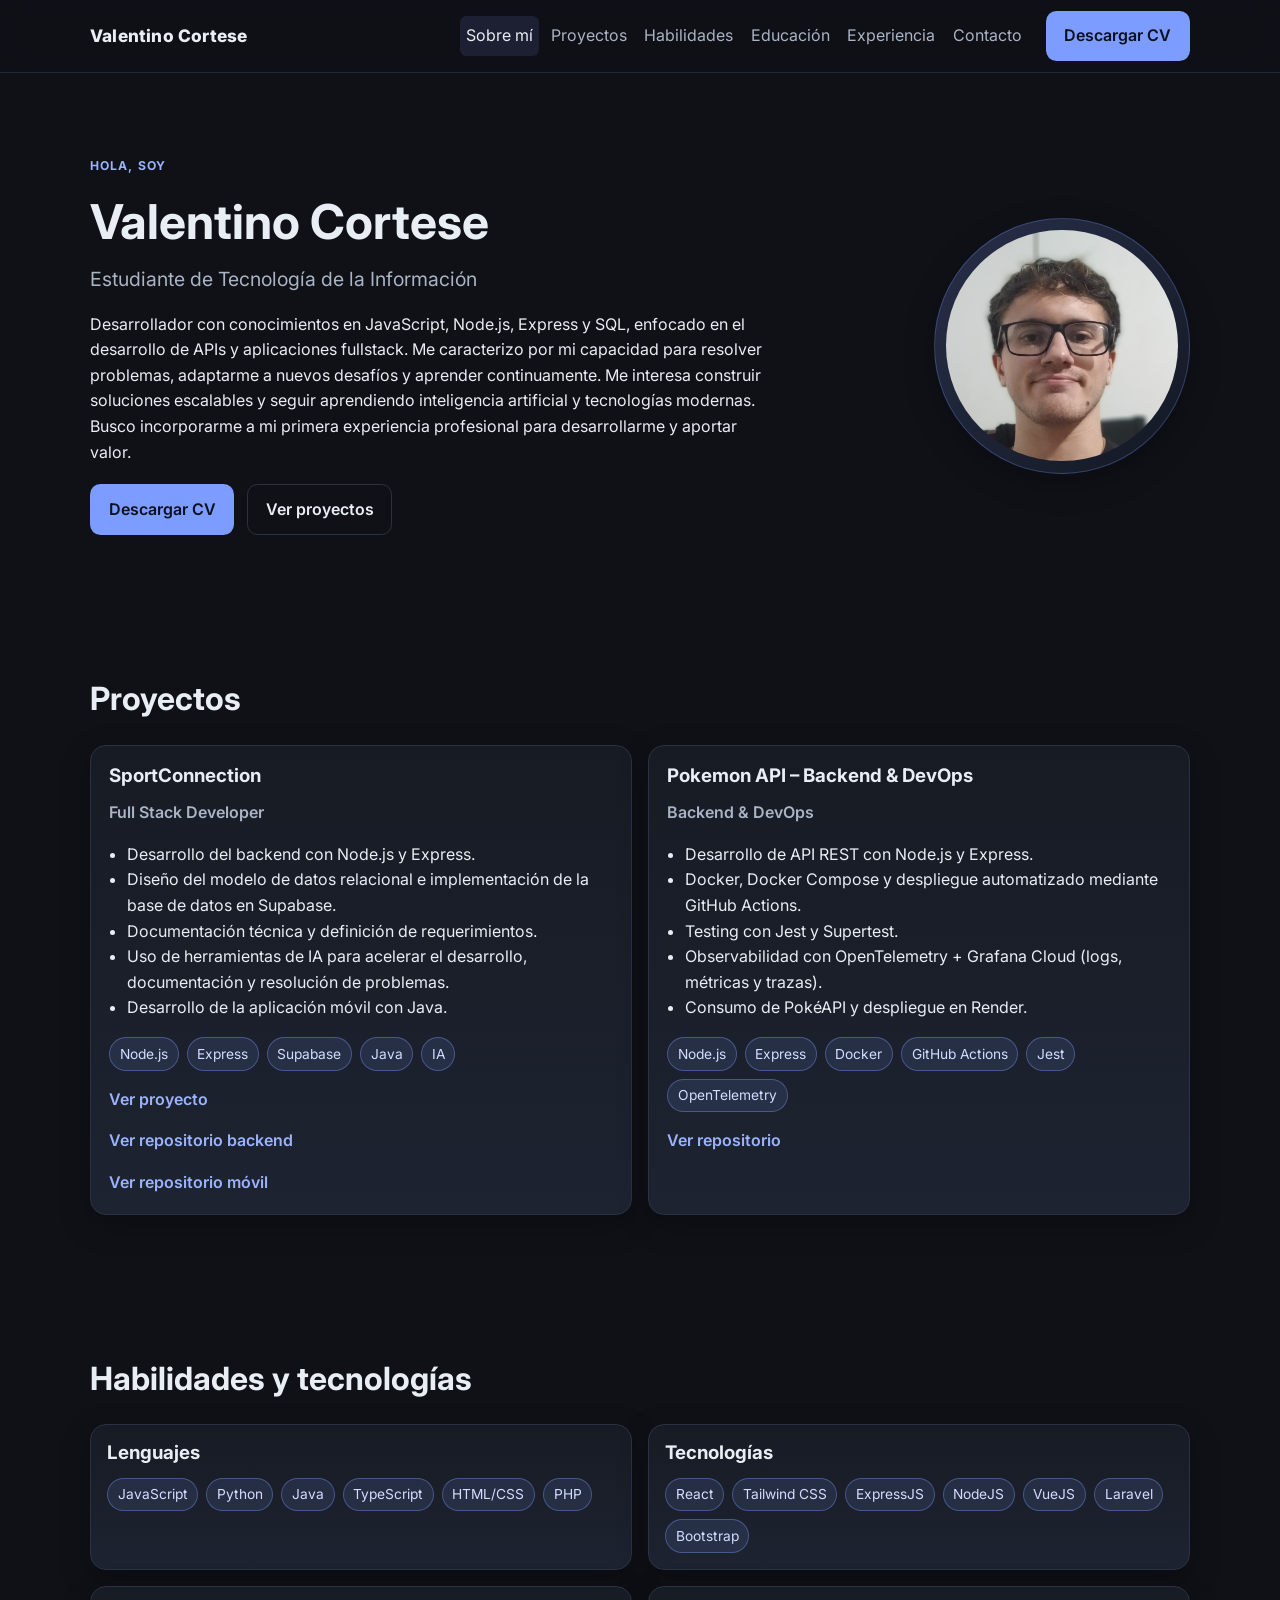
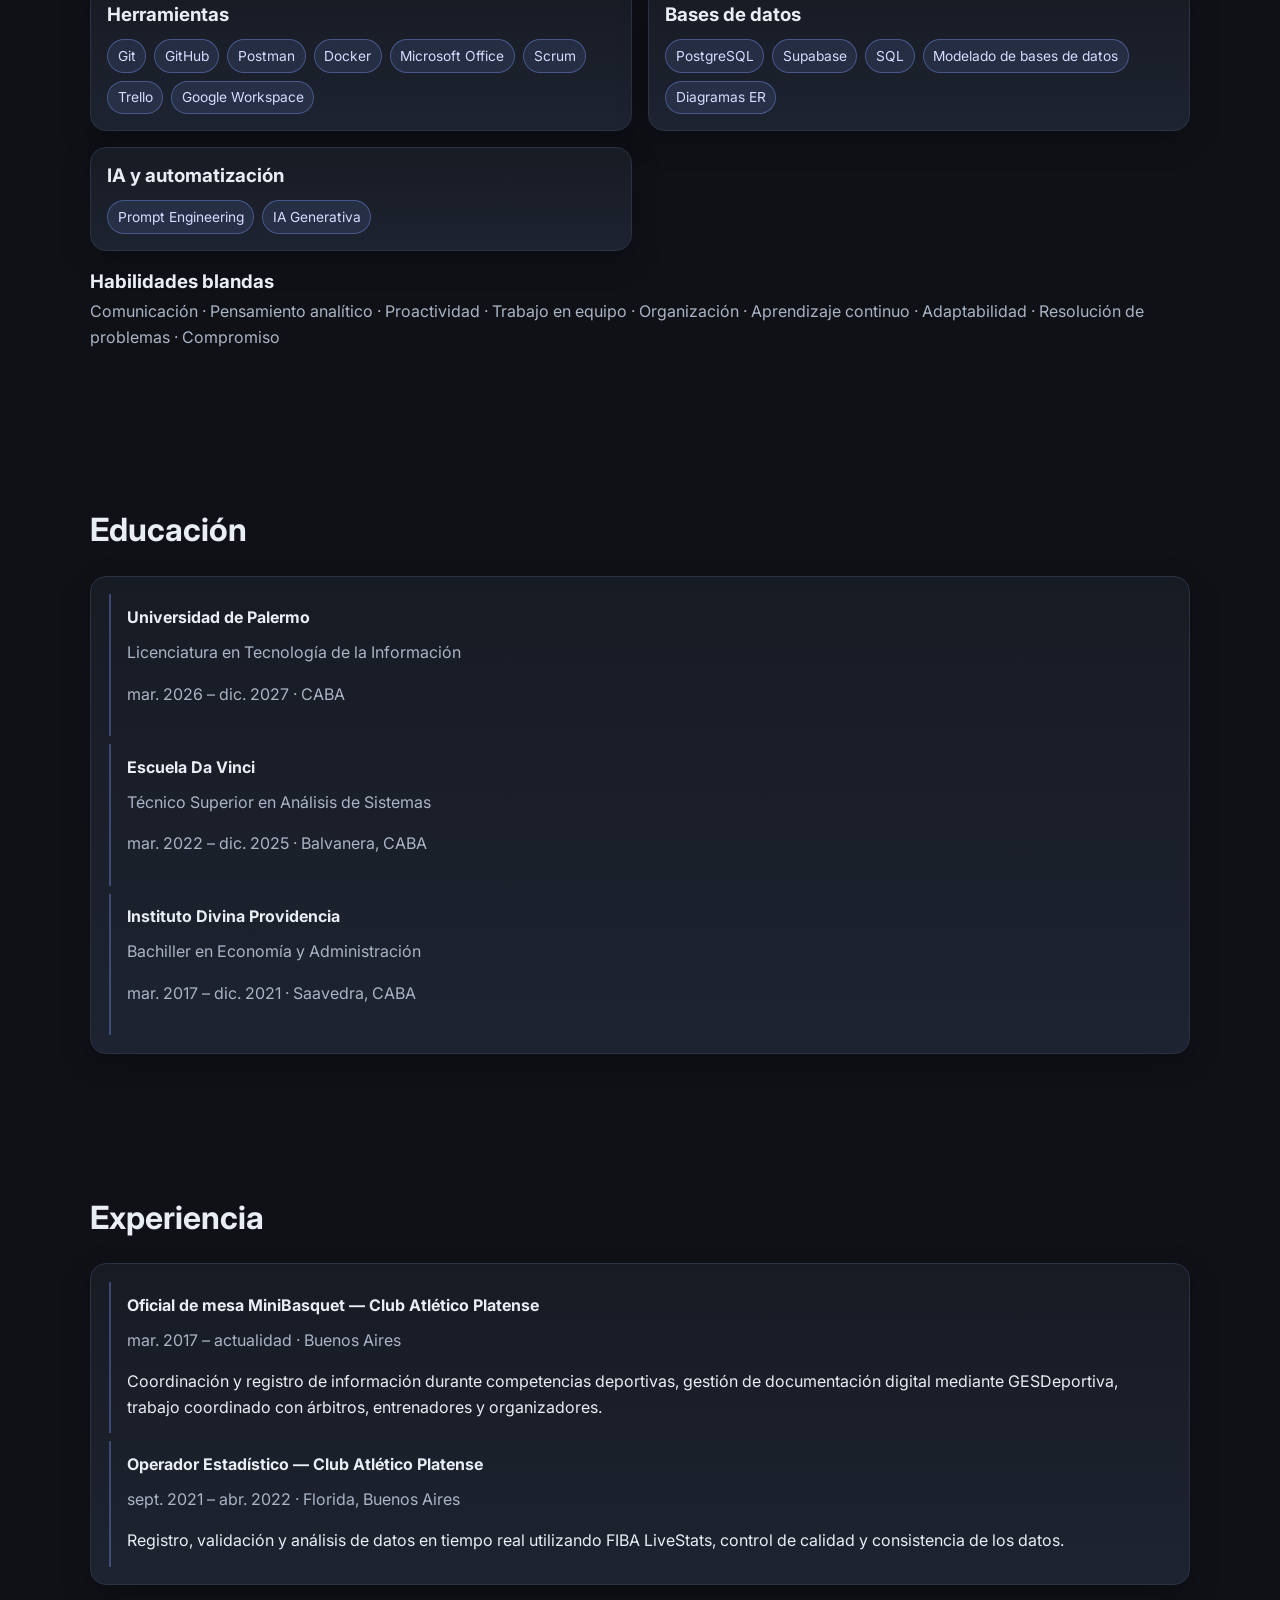
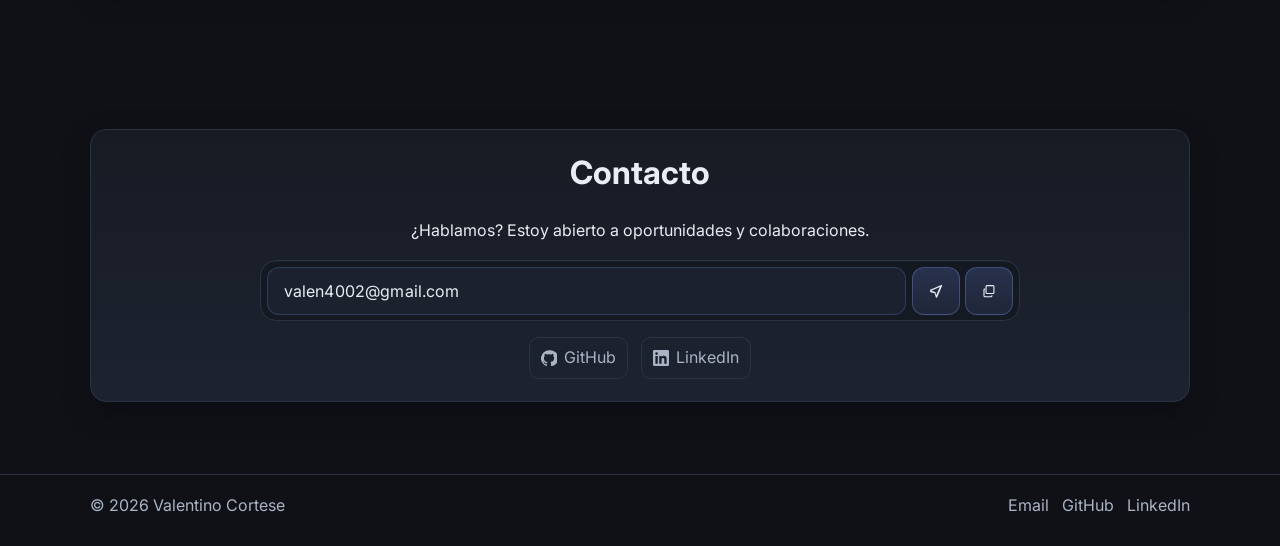
==== commit ef6f3f4e: "feat: Update hero section layout and add profile photo" ====
--- a/index.html
+++ b/index.html
@@ -53,21 +53,33 @@
     <main>
       <!-- Hero / Sobre mí -->
       <section class="hero section reveal" id="sobre-mi">
-        <div class="container hero-content">
-          <p class="eyebrow">Hola, soy</p>
-          <h1>Valentino Cortese</h1>
-          <p class="role">Estudiante de Tecnología de la Información</p>
-          <p class="bio">
-            Desarrollador con conocimientos en JavaScript, Node.js, Express y SQL, enfocado en
-            el desarrollo de APIs y aplicaciones fullstack. Me caracterizo por mi capacidad para
-            resolver problemas, adaptarme a nuevos desafíos y aprender continuamente. Me interesa
-            construir soluciones escalables y seguir aprendiendo inteligencia artificial y
-            tecnologías modernas. Busco incorporarme a mi primera experiencia profesional para
-            desarrollarme y aportar valor.
-          </p>
-          <div class="hero-actions">
-            <a class="btn btn-primary" href="assets/ValentinoCorteseCV.pdf" download>Descargar CV</a>
-            <a class="btn btn-ghost" href="#proyectos">Ver proyectos</a>
+        <div class="container hero-layout">
+          <div class="hero-content">
+            <p class="eyebrow">Hola, soy</p>
+            <h1>Valentino Cortese</h1>
+            <p class="role">Estudiante de Tecnología de la Información</p>
+            <p class="bio">
+              Desarrollador con conocimientos en JavaScript, Node.js, Express y SQL, enfocado en
+              el desarrollo de APIs y aplicaciones fullstack. Me caracterizo por mi capacidad para
+              resolver problemas, adaptarme a nuevos desafíos y aprender continuamente. Me interesa
+              construir soluciones escalables y seguir aprendiendo inteligencia artificial y
+              tecnologías modernas. Busco incorporarme a mi primera experiencia profesional para
+              desarrollarme y aportar valor.
+            </p>
+            <div class="hero-actions">
+              <a class="btn btn-primary" href="assets/ValentinoCorteseCV.pdf" download>Descargar CV</a>
+              <a class="btn btn-ghost" href="#proyectos">Ver proyectos</a>
+            </div>
+          </div>
+
+          <div class="hero-photo-frame">
+            <img
+              class="hero-photo"
+              src="assets/20260728_212039.jpg"
+              alt="Foto de Valentino Cortese"
+              loading="eager"
+              decoding="async"
+            />
           </div>
         </div>
       </section>
--- a/css/styles.css
+++ b/css/styles.css
@@ -239,8 +239,34 @@
   padding-top: 5.2rem;
 }
 
+.hero-layout {
+  display: grid;
+  gap: 2rem;
+  align-items: center;
+}
+
 .hero-content {
   max-width: 760px;
+}
+
+.hero-photo-frame {
+  width: min(100%, 18rem);
+  aspect-ratio: 1;
+  justify-self: center;
+  padding: 0.7rem;
+  border-radius: 50%;
+  border: 1px solid rgba(124, 156, 255, 0.28);
+  background: linear-gradient(135deg, rgba(124, 156, 255, 0.22), rgba(124, 156, 255, 0.05));
+  box-shadow: var(--shadow);
+}
+
+.hero-photo {
+  width: 100%;
+  height: 100%;
+  object-fit: cover;
+  object-position: center 20%;
+  border-radius: 50%;
+  display: block;
 }
 
 .eyebrow {
@@ -532,6 +558,15 @@
     grid-template-columns: repeat(2, minmax(0, 1fr));
   }
 
+  .hero-layout {
+    grid-template-columns: minmax(0, 1fr) 18rem;
+  }
+
+  .hero-photo-frame {
+    justify-self: end;
+    width: min(100%, 16rem);
+  }
+
   .skills-layout {
     grid-template-columns: repeat(2, minmax(0, 1fr));
   }
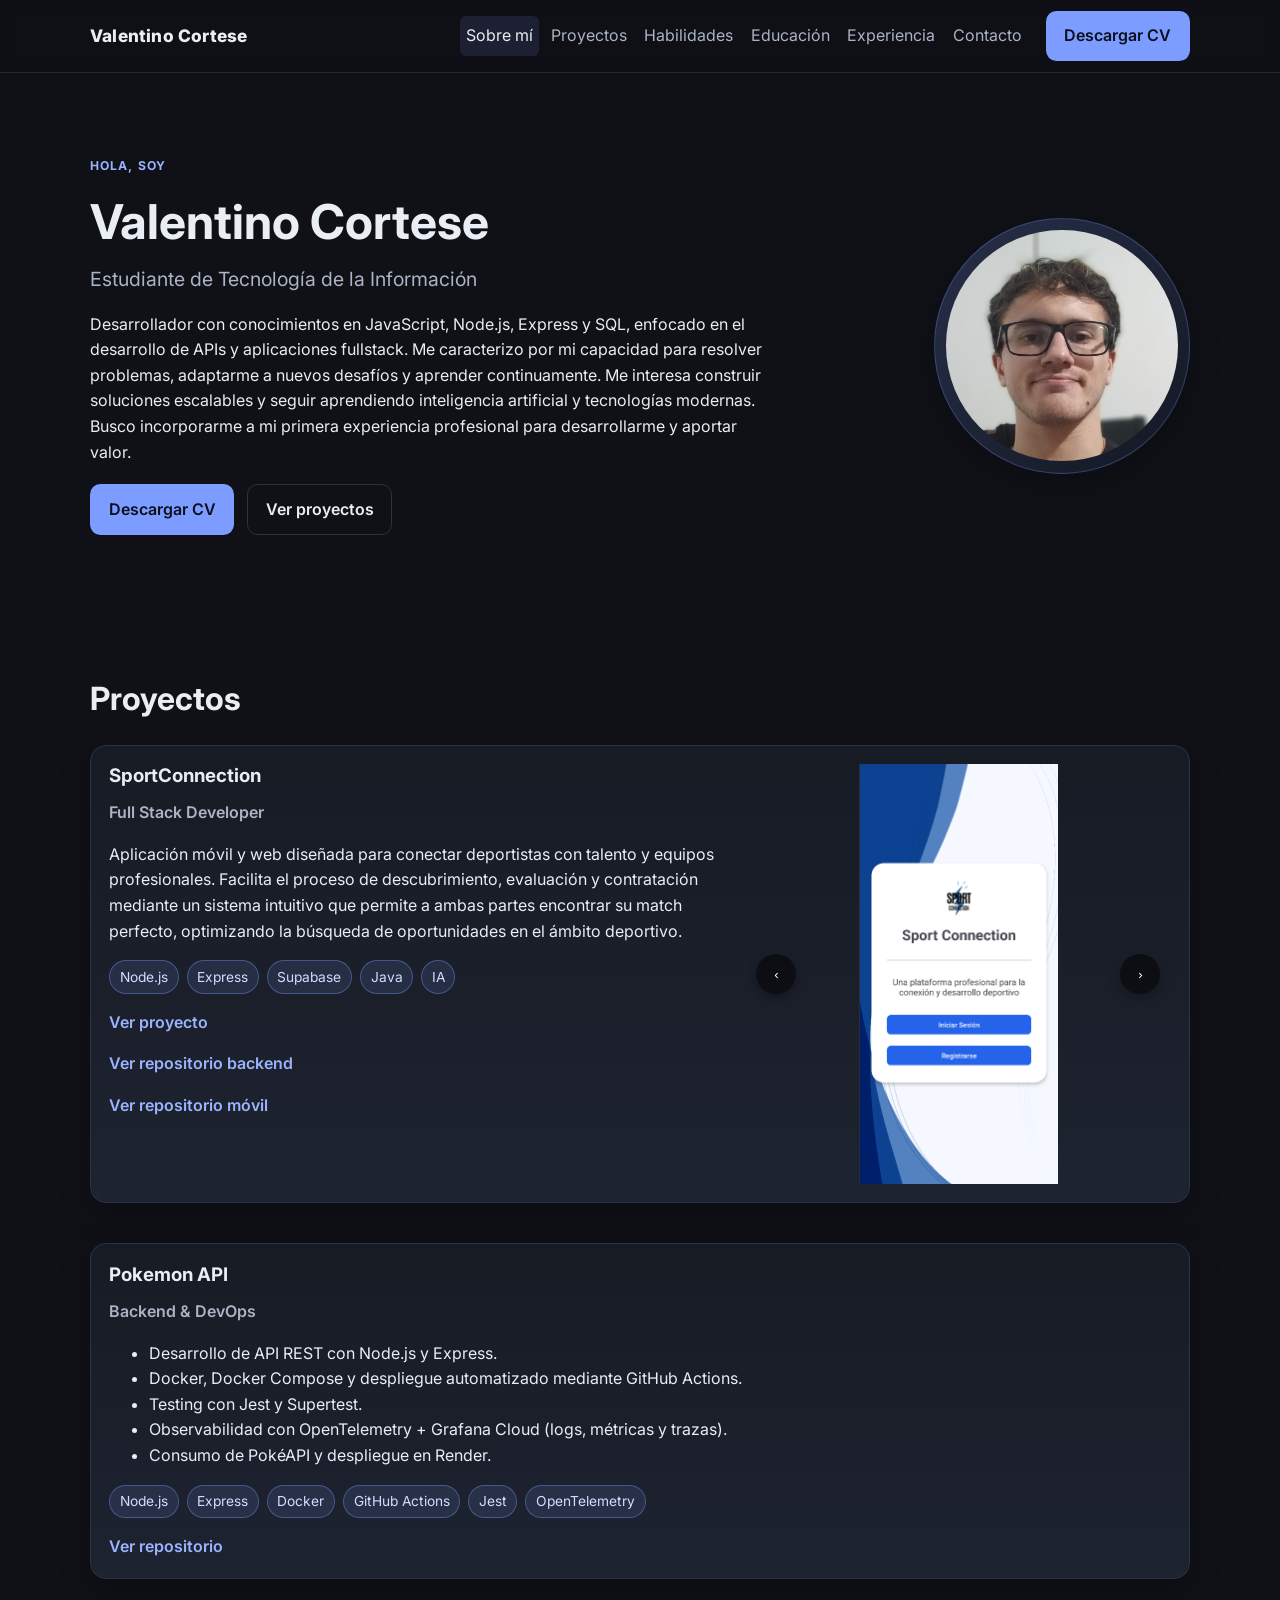
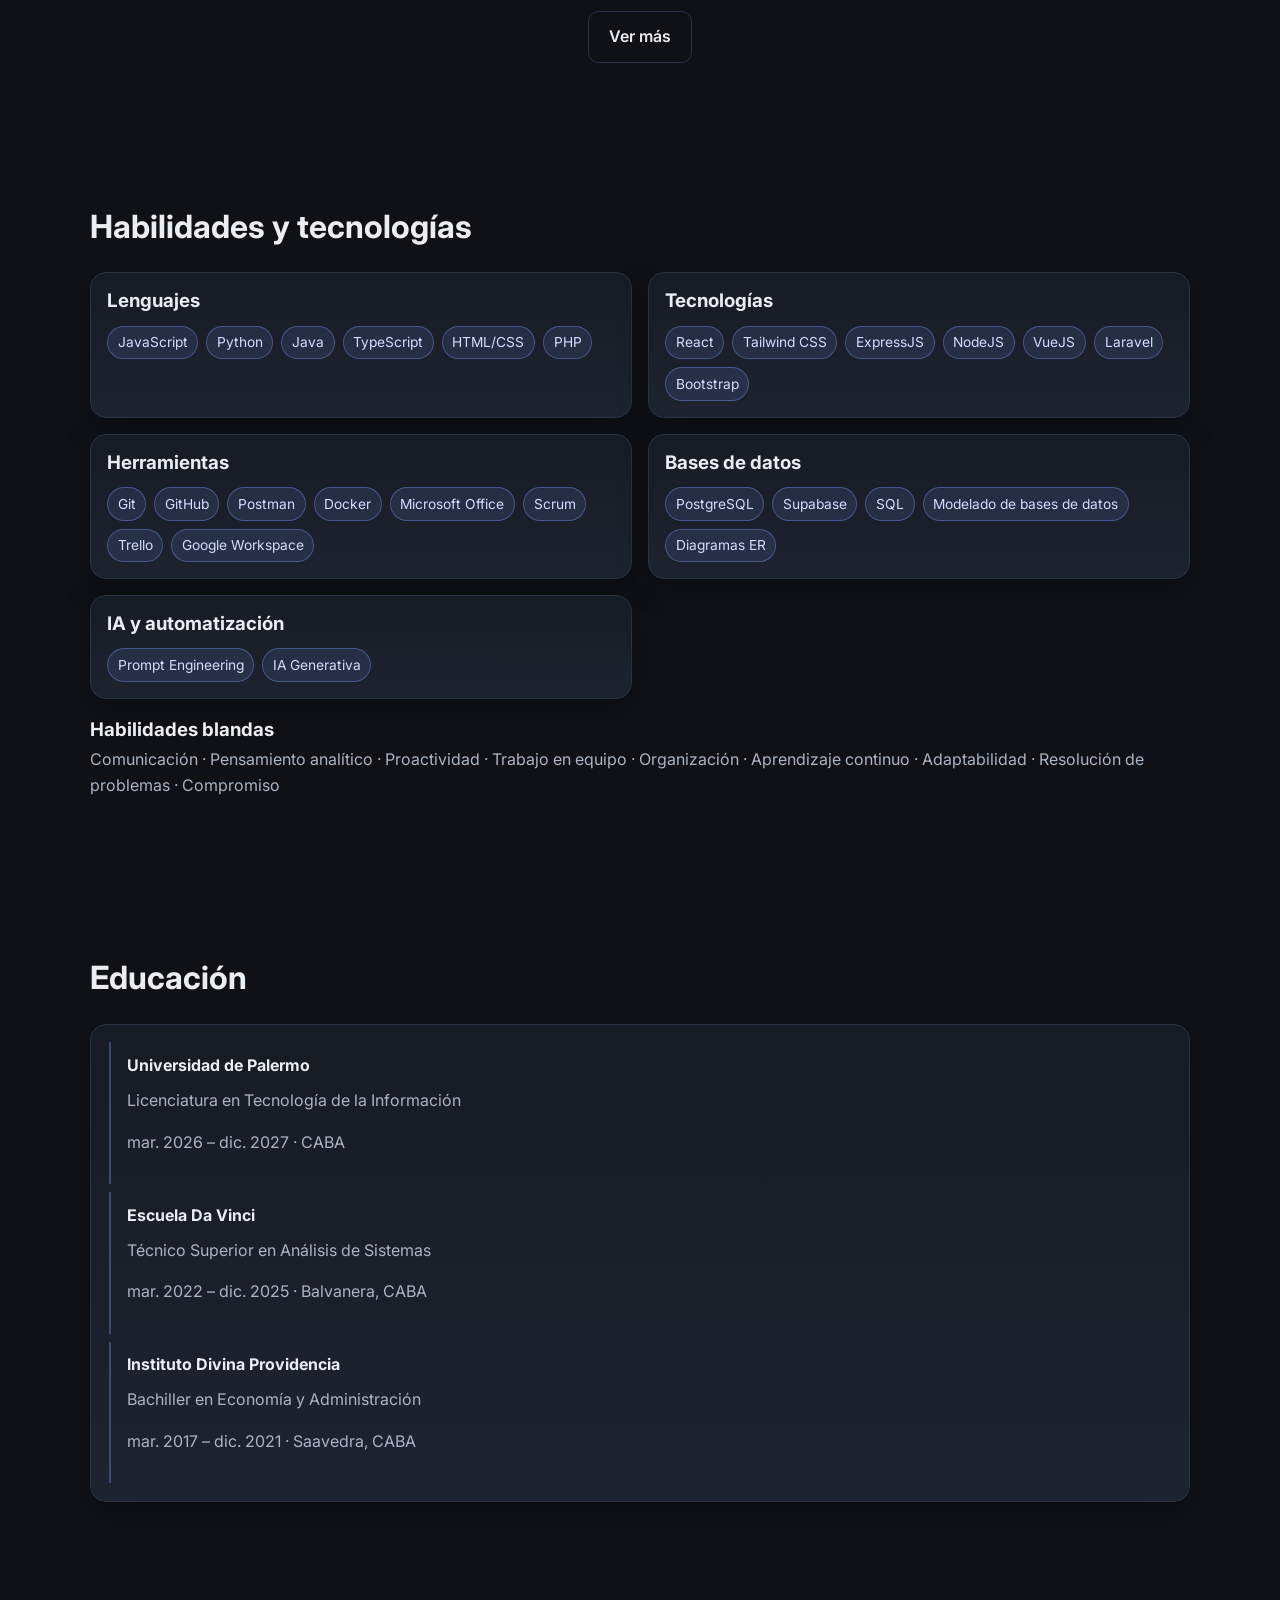
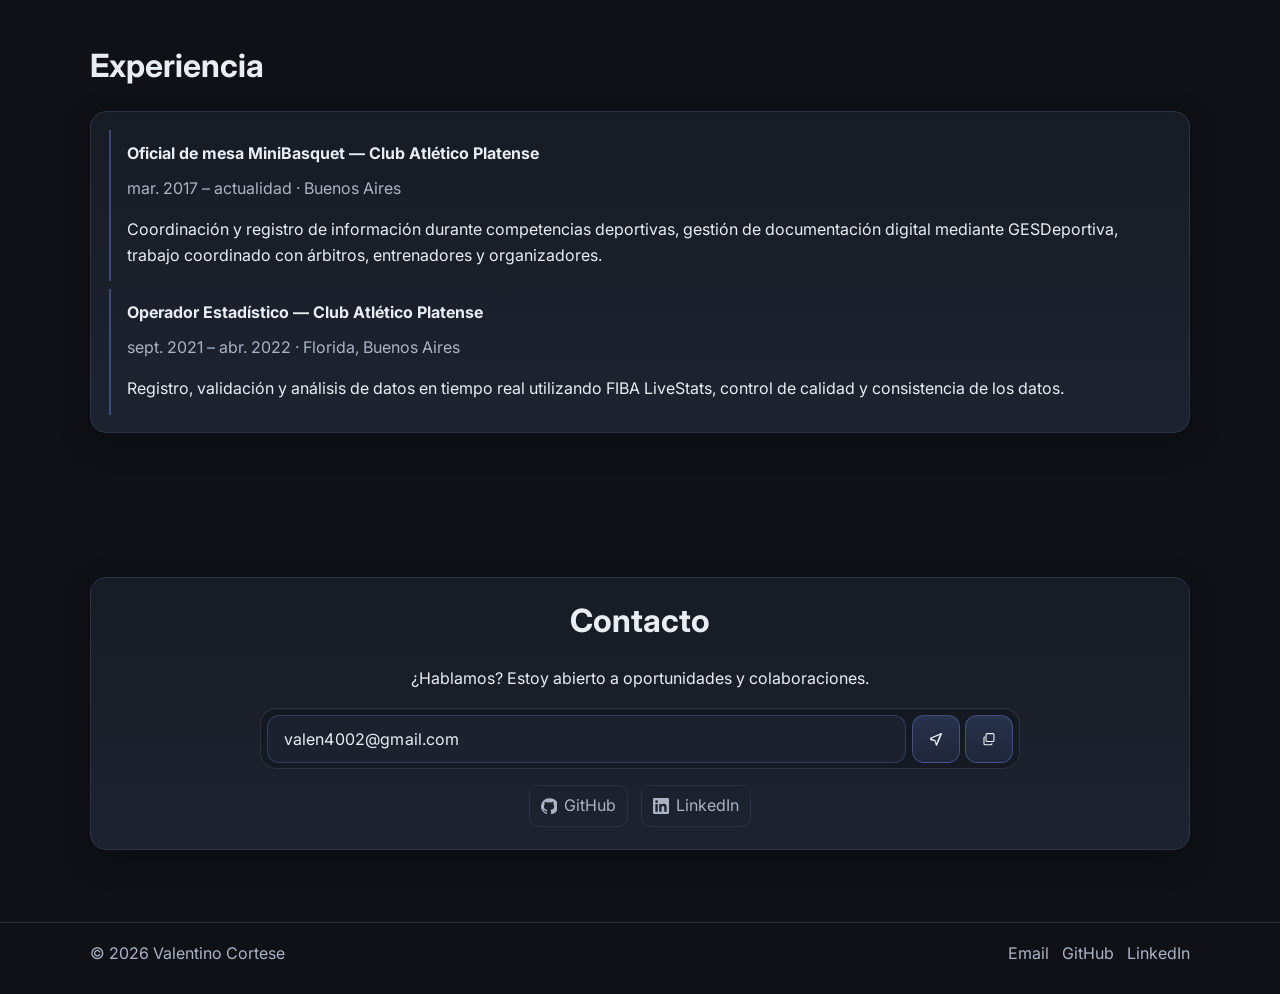
==== commit 8ff39a37: "feat: Add image assets and implement project slider functionality" ====
--- a/index.html
+++ b/index.html
@@ -75,7 +75,7 @@
           <div class="hero-photo-frame">
             <img
               class="hero-photo"
-              src="assets/20260728_212039.jpg"
+              src="assets/foto.jpg"
               alt="Foto de Valentino Cortese"
               loading="eager"
               decoding="async"
@@ -90,91 +90,89 @@
           <h2>Proyectos</h2>
           <div class="projects-grid">
             <article class="card project-card">
-              <div class="project-header">
-                <h3>SportConnection</h3>
-                <p class="project-role">Full Stack Developer</p>
-              </div>
-              <ul class="project-details">
-                <li>Desarrollo del backend con Node.js y Express.</li>
-                <li>
-                  Diseño del modelo de datos relacional e implementación de la base de datos en
-                  Supabase.
-                </li>
-                <li>Documentación técnica y definición de requerimientos.</li>
-                <li>
-                  Uso de herramientas de IA para acelerar el desarrollo, documentación y resolución
-                  de problemas.
-                </li>
-                <li>Desarrollo de la aplicación móvil con Java.</li>
-              </ul>
-              <div class="badge-list">
-                <span class="badge">Node.js</span>
-                <span class="badge">Express</span>
-                <span class="badge">Supabase</span>
-                <span class="badge">Java</span>
-                <span class="badge">IA</span>
-              </div>
-              <a
-                class="project-link"
-                href="https://sport-connection.vercel.app"
-                target="_blank"
-                rel="noopener noreferrer"
-              >
-                Ver proyecto
-              </a>
-              <br />
-              <a
-                class="project-link"
-                href="https://github.com/Valen178/sc_back"
-                target="_blank"
-                rel="noopener noreferrer"
-              >
-                Ver repositorio backend
-              </a>
-              <br />
-              <a
-                class="project-link"
-                href="http://github.com/Valen178/sc_mobile"
-                target="_blank"
-                rel="noopener noreferrer"
-              >
-                Ver repositorio móvil
-              </a>
+              <div class="project-layout">
+                <div class="project-info">
+                  <div class="project-header">
+                    <h3>SportConnection</h3>
+                    <p class="project-role">Full Stack Developer</p>
+                  </div>
+                  <div class="project-details">
+                    <p>
+                      Aplicación móvil y web diseñada para conectar deportistas con talento y equipos profesionales. Facilita el proceso de descubrimiento, evaluación y contratación mediante un sistema intuitivo que permite a ambas partes encontrar su match perfecto, optimizando la búsqueda de oportunidades en el ámbito deportivo.
+                    </p>
+                  </div>
+                  <div class="badge-list">
+                    <span class="badge">Node.js</span>
+                    <span class="badge">Express</span>
+                    <span class="badge">Supabase</span>
+                    <span class="badge">Java</span>
+                    <span class="badge">IA</span>
+                  </div>
+                  <a class="project-link" href="https://sport-connection.vercel.app" target="_blank" rel="noopener noreferrer">Ver proyecto</a>
+                  <br />
+                  <a class="project-link" href="https://github.com/Valen178/sc_back" target="_blank" rel="noopener noreferrer">Ver repositorio backend</a>
+                  <br />
+                  <a class="project-link" href="http://github.com/Valen178/sc_mobile" target="_blank" rel="noopener noreferrer">Ver repositorio móvil</a>
+                </div>
+
+                <div class="project-media" aria-hidden="false">
+                  <div class="slider" data-slider>
+                    <button class="slider-control prev" aria-label="Anterior imagen">‹</button>
+                    <div class="slides">
+                        <div class="slide"><img src="assets/sc1.png" alt="SportConnection preview 1" /></div>
+                        <div class="slide"><img src="assets/sc2.jpg" alt="SportConnection preview 2" /></div>
+                        <div class="slide"><img src="assets/sc3.jpg" alt="SportConnection preview 3" /></div>
+                        <div class="slide"><img src="assets/sc4.jpg" alt="SportConnection preview 4" /></div>
+                        <div class="slide"><img src="assets/sc5.jpg" alt="SportConnection preview 5" /></div>
+                    </div>
+                    <button class="slider-control next" aria-label="Siguiente imagen">›</button>
+                  </div>
+                </div>
+              </div>
             </article>
 
             <article class="card project-card">
-              <div class="project-header">
-                <h3>Pokemon API – Backend &amp; DevOps</h3>
-                <p class="project-role">Backend &amp; DevOps</p>
-              </div>
-              <ul class="project-details">
-                <li>Desarrollo de API REST con Node.js y Express.</li>
-                <li>
-                  Docker, Docker Compose y despliegue automatizado mediante GitHub Actions.
-                </li>
-                <li>Testing con Jest y Supertest.</li>
-                <li>
-                  Observabilidad con OpenTelemetry + Grafana Cloud (logs, métricas y trazas).
-                </li>
-                <li>Consumo de PokéAPI y despliegue en Render.</li>
-              </ul>
-              <div class="badge-list">
-                <span class="badge">Node.js</span>
-                <span class="badge">Express</span>
-                <span class="badge">Docker</span>
-                <span class="badge">GitHub Actions</span>
-                <span class="badge">Jest</span>
-                <span class="badge">OpenTelemetry</span>
-              </div>
-              <a
-                class="project-link"
-                href="https://github.com/ValenCortese/node-devops-rest-api"
-                target="_blank"
-                rel="noopener noreferrer"
-              >
-                Ver repositorio
-              </a>
-            </article>
+              <div class="project-layout">
+                <div class="project-info">
+                  <div class="project-header">
+                    <h3>Pokemon API</h3>
+                    <p class="project-role">Backend &amp; DevOps</p>
+                  </div>
+                  <ul class="project-details">
+                    <li>Desarrollo de API REST con Node.js y Express.</li>
+                    <li>
+                      Docker, Docker Compose y despliegue automatizado mediante GitHub Actions.
+                    </li>
+                    <li>Testing con Jest y Supertest.</li>
+                    <li>
+                      Observabilidad con OpenTelemetry + Grafana Cloud (logs, métricas y trazas).
+                    </li>
+                    <li>Consumo de PokéAPI y despliegue en Render.</li>
+                  </ul>
+                  <div class="badge-list">
+                    <span class="badge">Node.js</span>
+                    <span class="badge">Express</span>
+                    <span class="badge">Docker</span>
+                    <span class="badge">GitHub Actions</span>
+                    <span class="badge">Jest</span>
+                    <span class="badge">OpenTelemetry</span>
+                  </div>
+                  <a
+                    class="project-link"
+                    href="https://github.com/ValenCortese/node-devops-rest-api"
+                    target="_blank"
+                    rel="noopener noreferrer"
+                  >
+                    Ver repositorio
+                  </a>
+                </div>
+                <!-- No .project-media aquí: el bloque de información ocupará todo el ancho disponible -->
+              </div>
+            </article>
+          </div>
+
+          <div class="more-projects">
+            <a class="btn btn-ghost" href="proyectos.html">Ver más</a>
           </div>
         </div>
       </section>
@@ -379,4 +377,4 @@
 
     <script src="js/script.js"></script>
   </body>
-</html>
+</html>
--- a/css/styles.css
+++ b/css/styles.css
@@ -315,7 +315,6 @@
 }
 
 .project-details {
-  padding-left: 1.1rem;
   margin: 0 0 1rem;
 }
 
@@ -625,3 +624,143 @@
     width: auto;
   }
 }
+/* Custom styles extracted from inline <style> blocks in HTML files
+   Moved here to centralize styles and follow best practices */
+
+/* Projects layout: vertical list, each project uses full container width */
+.projects-grid {
+  display: flex;
+  flex-direction: column;
+  gap: 2.5rem;
+}
+
+/* project card layout */
+.project-card .project-layout {
+  display: flex;
+  gap: 1.5rem;
+  align-items: flex-start;
+}
+
+/* info and media columns */
+.project-card .project-info {
+  flex: 1 1 60%;
+  min-width: 0;
+}
+
+.project-card .project-media {
+  flex: 0 0 40%;
+  display: flex;
+  align-items: center;
+  justify-content: center;
+}
+
+/* Slider styles */
+.slider {
+  position: relative;
+  width: 100%;
+  max-width: 420px;
+  margin: 0 auto;
+}
+
+.slides {
+  position: relative;
+  overflow: hidden;
+  width: 100%;
+  border-radius: 10px;
+  min-height: 420px;
+  height: 420px;
+}
+
+.slide {
+  position: absolute;
+  inset: 0;
+  display: none;
+  align-items: center;
+  justify-content: center;
+  overflow: hidden;
+  box-sizing: border-box;
+}
+
+.slide.active {
+  display: flex;
+}
+
+.slides img {
+  width: auto;
+  max-width: 100%;
+  max-height: 100%;
+  height: auto;
+  object-fit: contain;
+  display: block;
+}
+
+.project-media { flex: 0 0 40%; display: flex; align-items: center; justify-content: center; overflow: hidden; position: relative; }
+
+.slider-control {
+  position: absolute;
+  top: 50%;
+  transform: translateY(-50%);
+  background: rgba(0,0,0,0.55);
+  color: #fff;
+  border: none;
+  width: 40px;
+  height: 40px;
+  border-radius: 50%;
+  display: flex;
+  align-items: center;
+  justify-content: center;
+  cursor: pointer;
+  box-shadow: 0 4px 12px rgba(0,0,0,0.3);
+  z-index: 3;
+}
+
+.slider-control:focus { outline: 2px solid rgba(255,255,255,0.8); }
+
+.slider-control.prev { left: 8px; }
+.slider-control.next { right: 8px; }
+
+/* small thumbnails spacing fallback when JS disabled */
+.media-gallery {
+  display: flex;
+  gap: 0.75rem;
+  overflow: hidden;
+  align-items: center;
+  justify-content: center;
+}
+
+.media-gallery img {
+  max-width: 100%;
+  height: auto;
+  border-radius: 8px;
+  box-shadow: 0 6px 18px rgba(0,0,0,0.35);
+  flex: 1 1 auto;
+}
+
+/* if project-media is absent, project-info will take full width naturally.
+   Make sure links and badges keep layout */
+.project-card .badge-list { margin-top: 1rem; }
+
+/* responsive: stack on small screens */
+@media (max-width: 800px) {
+  .project-card .project-layout {
+    flex-direction: column;
+  }
+  .project-card .project-media {
+    width: 100%;
+  }
+  .media-gallery, .slides { overflow-x: auto; }
+  .slider-control.prev, .slider-control.next { display: none; }
+}
+
+/* 'Ver más' button container */
+.more-projects {
+  display:flex;
+  justify-content:center;
+  margin-top: 2rem;
+}
+.more-projects .btn {
+  padding: 0.75rem 1.25rem;
+}
+
+/* Basic project layout and slider variants from proyectos.html (kept for compatibility) */
+.back-link { display:inline-block; margin-bottom:1rem; }
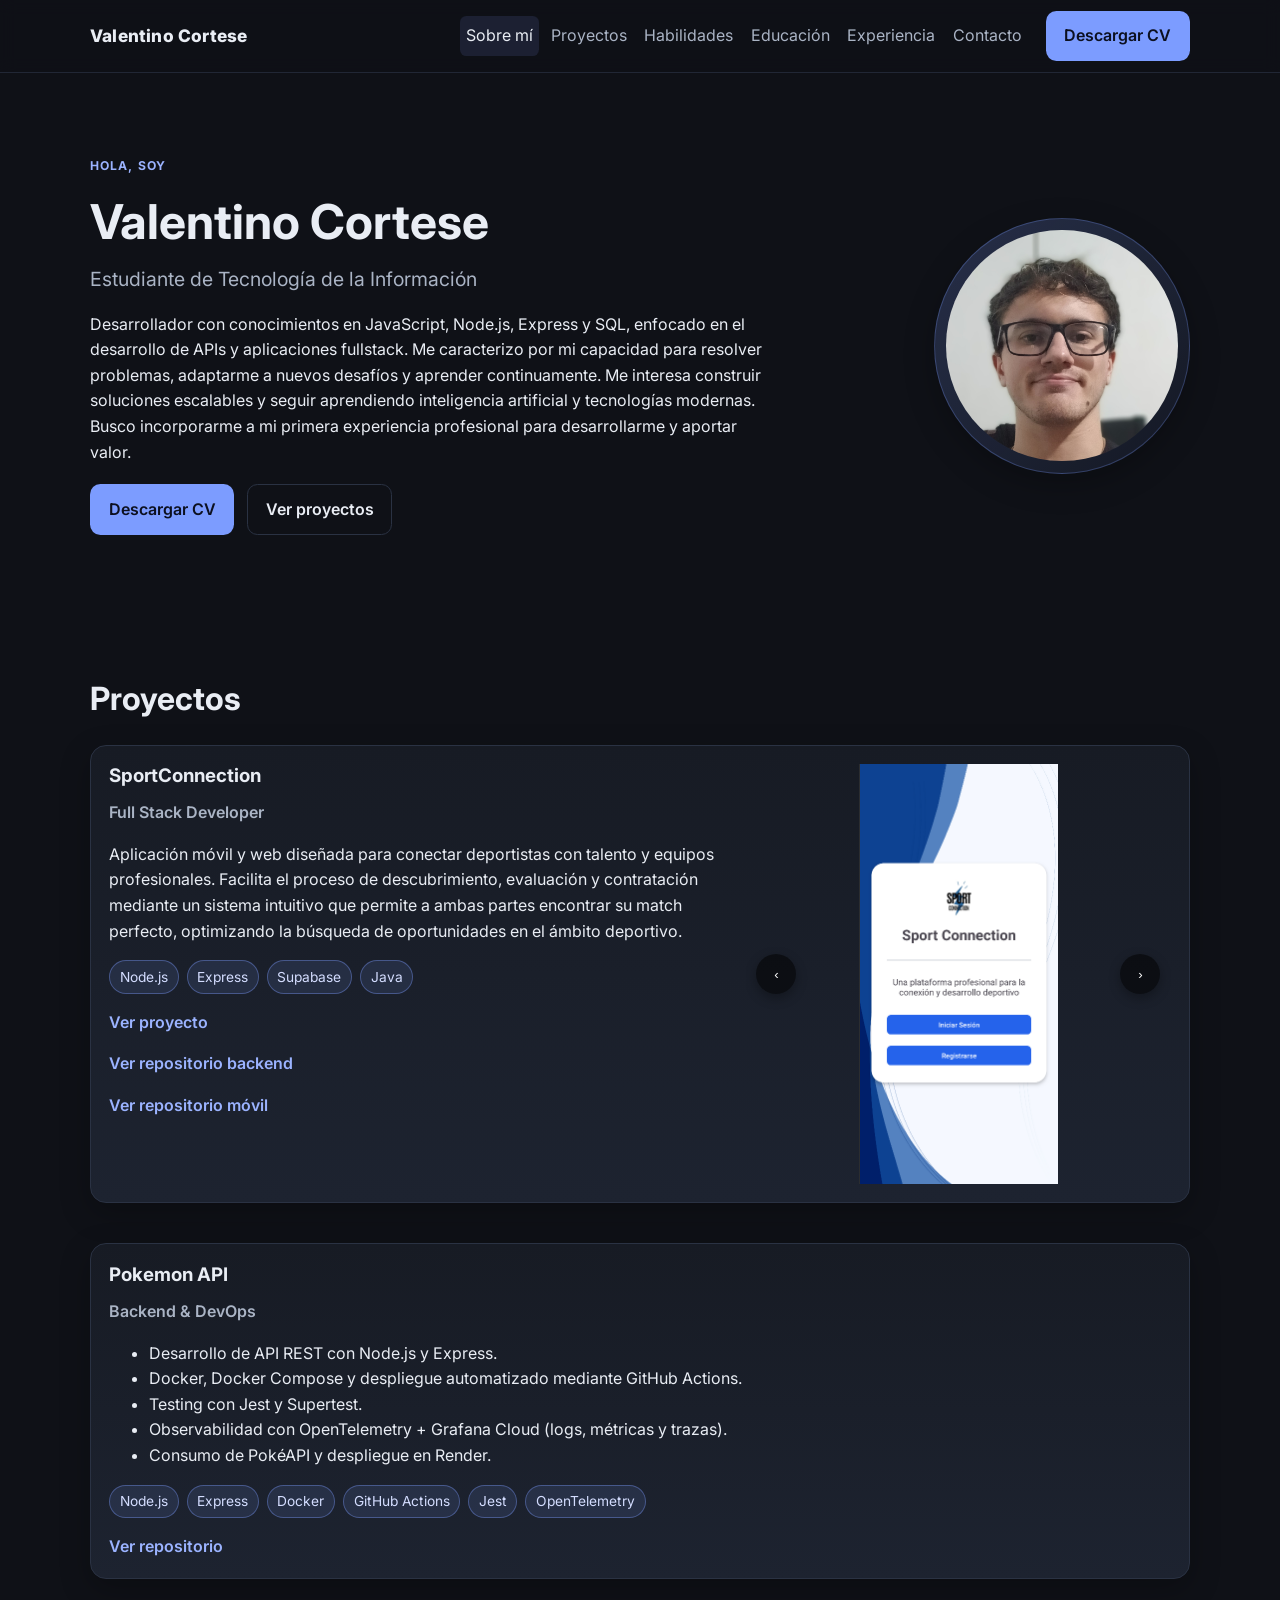
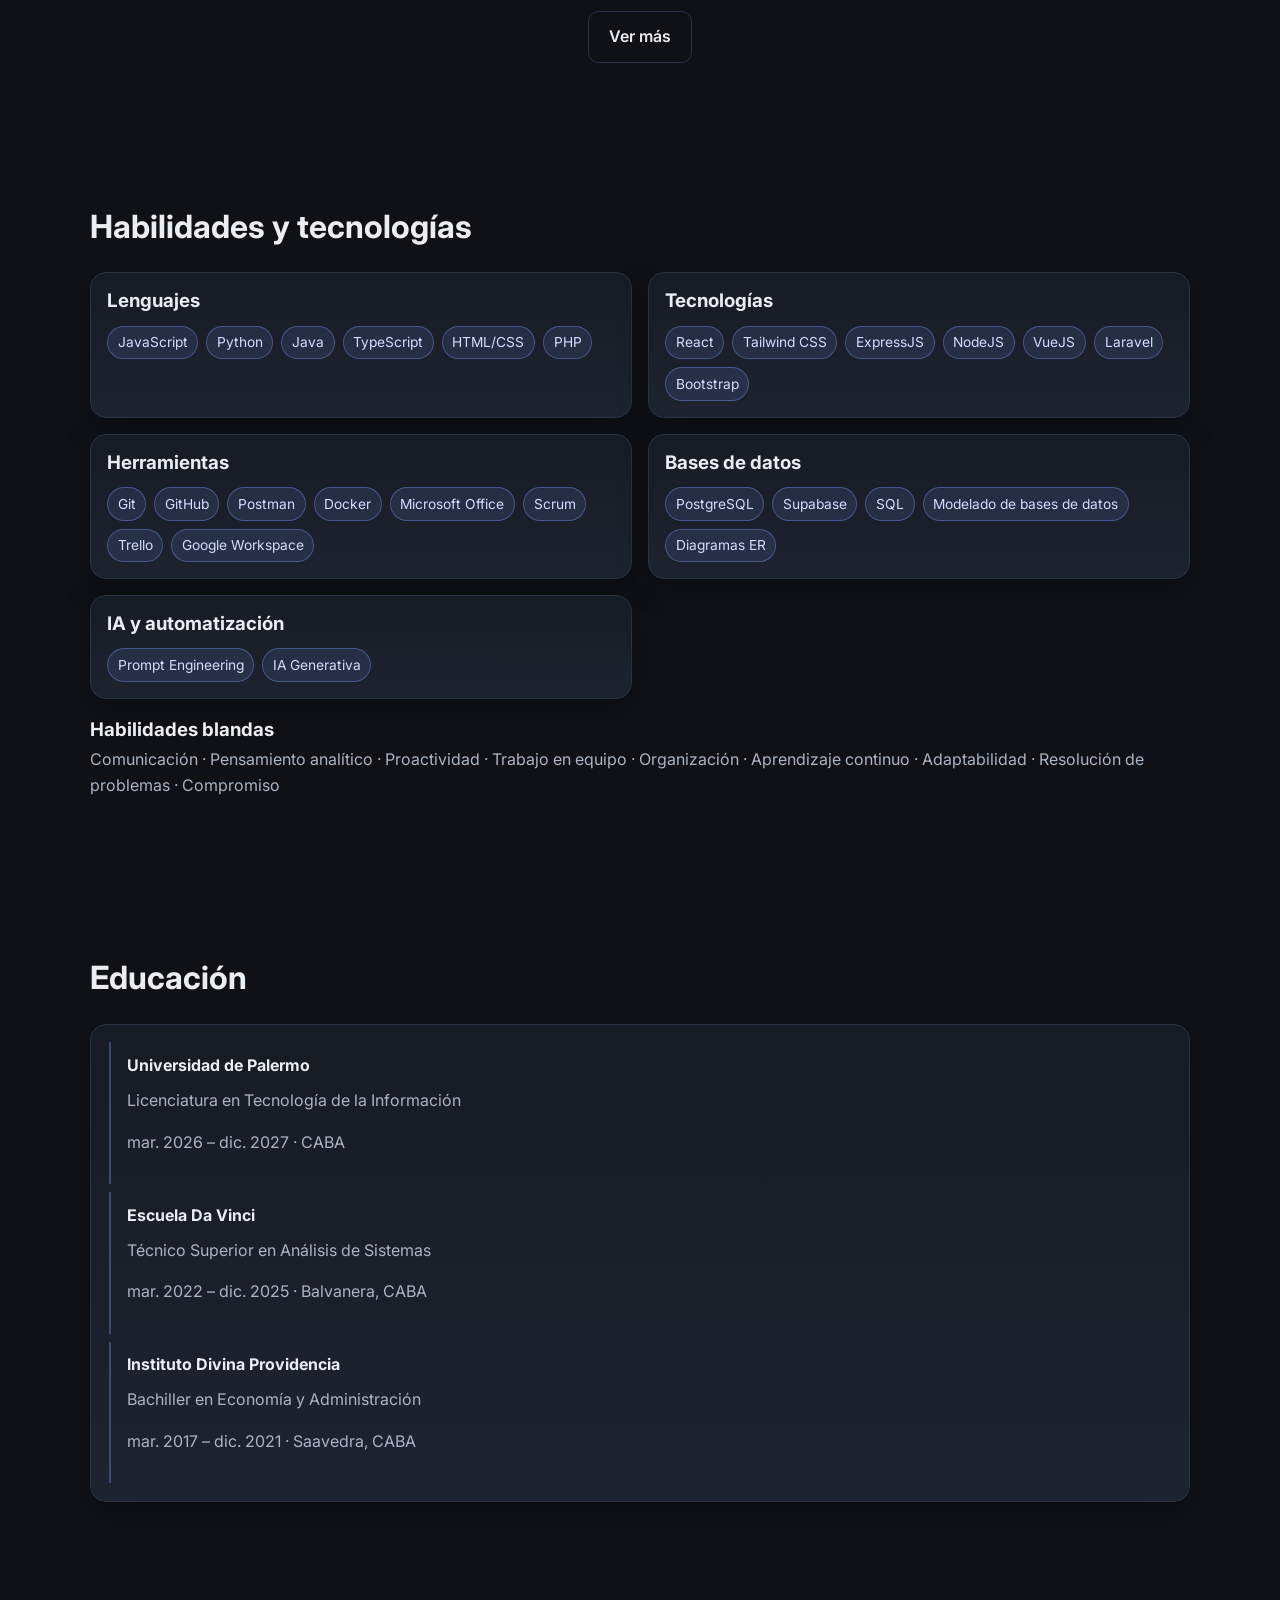
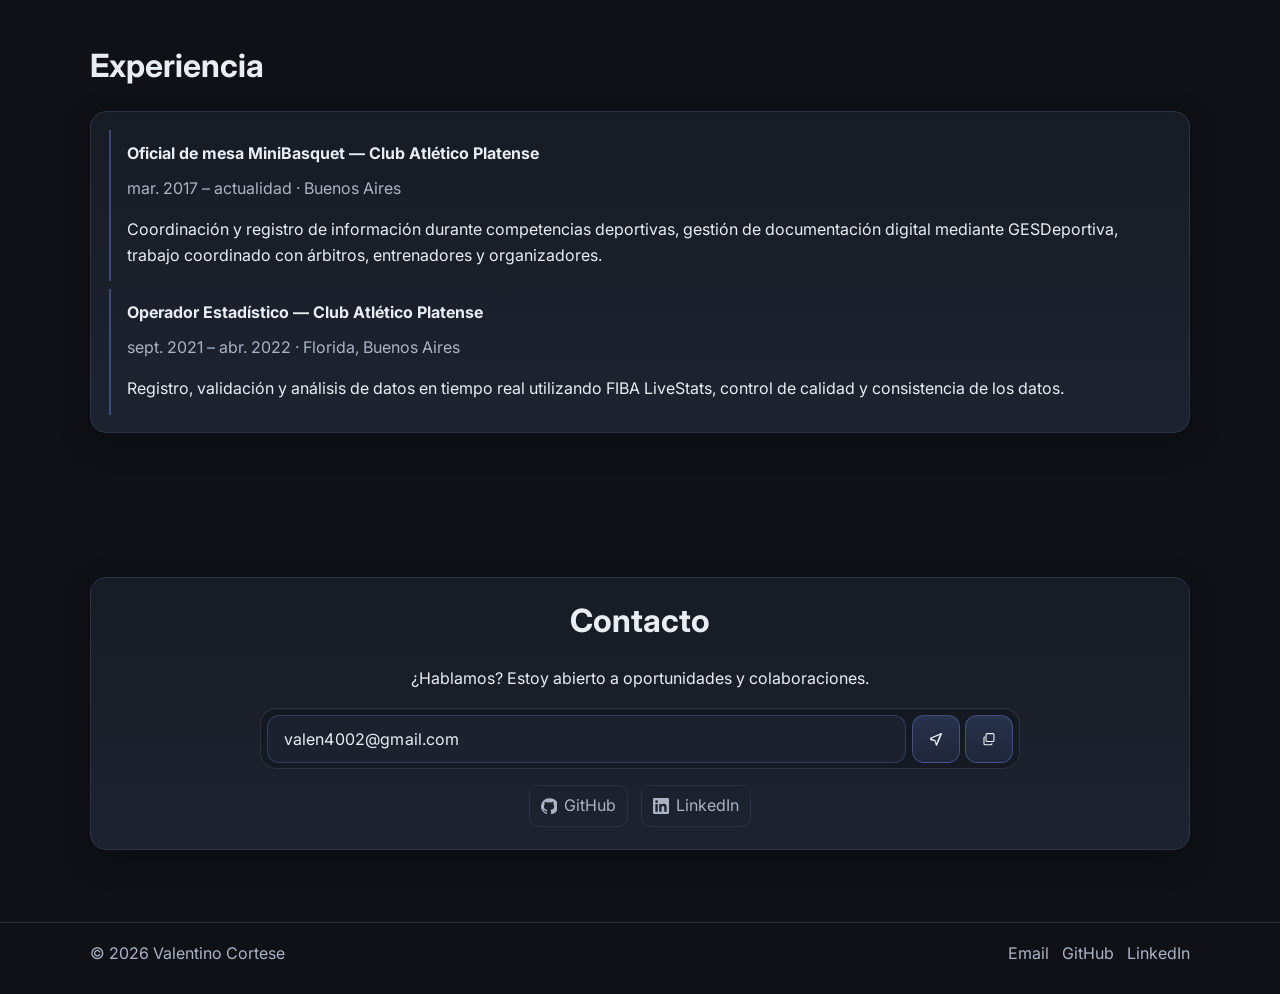
==== commit 50c86ffb: "feat: Update project badges to include GitHub Actions, Jest, and OpenTelemetry" ====
--- a/index.html
+++ b/index.html
@@ -106,7 +106,6 @@
                     <span class="badge">Express</span>
                     <span class="badge">Supabase</span>
                     <span class="badge">Java</span>
-                    <span class="badge">IA</span>
                   </div>
                   <a class="project-link" href="https://sport-connection.vercel.app" target="_blank" rel="noopener noreferrer">Ver proyecto</a>
                   <br />
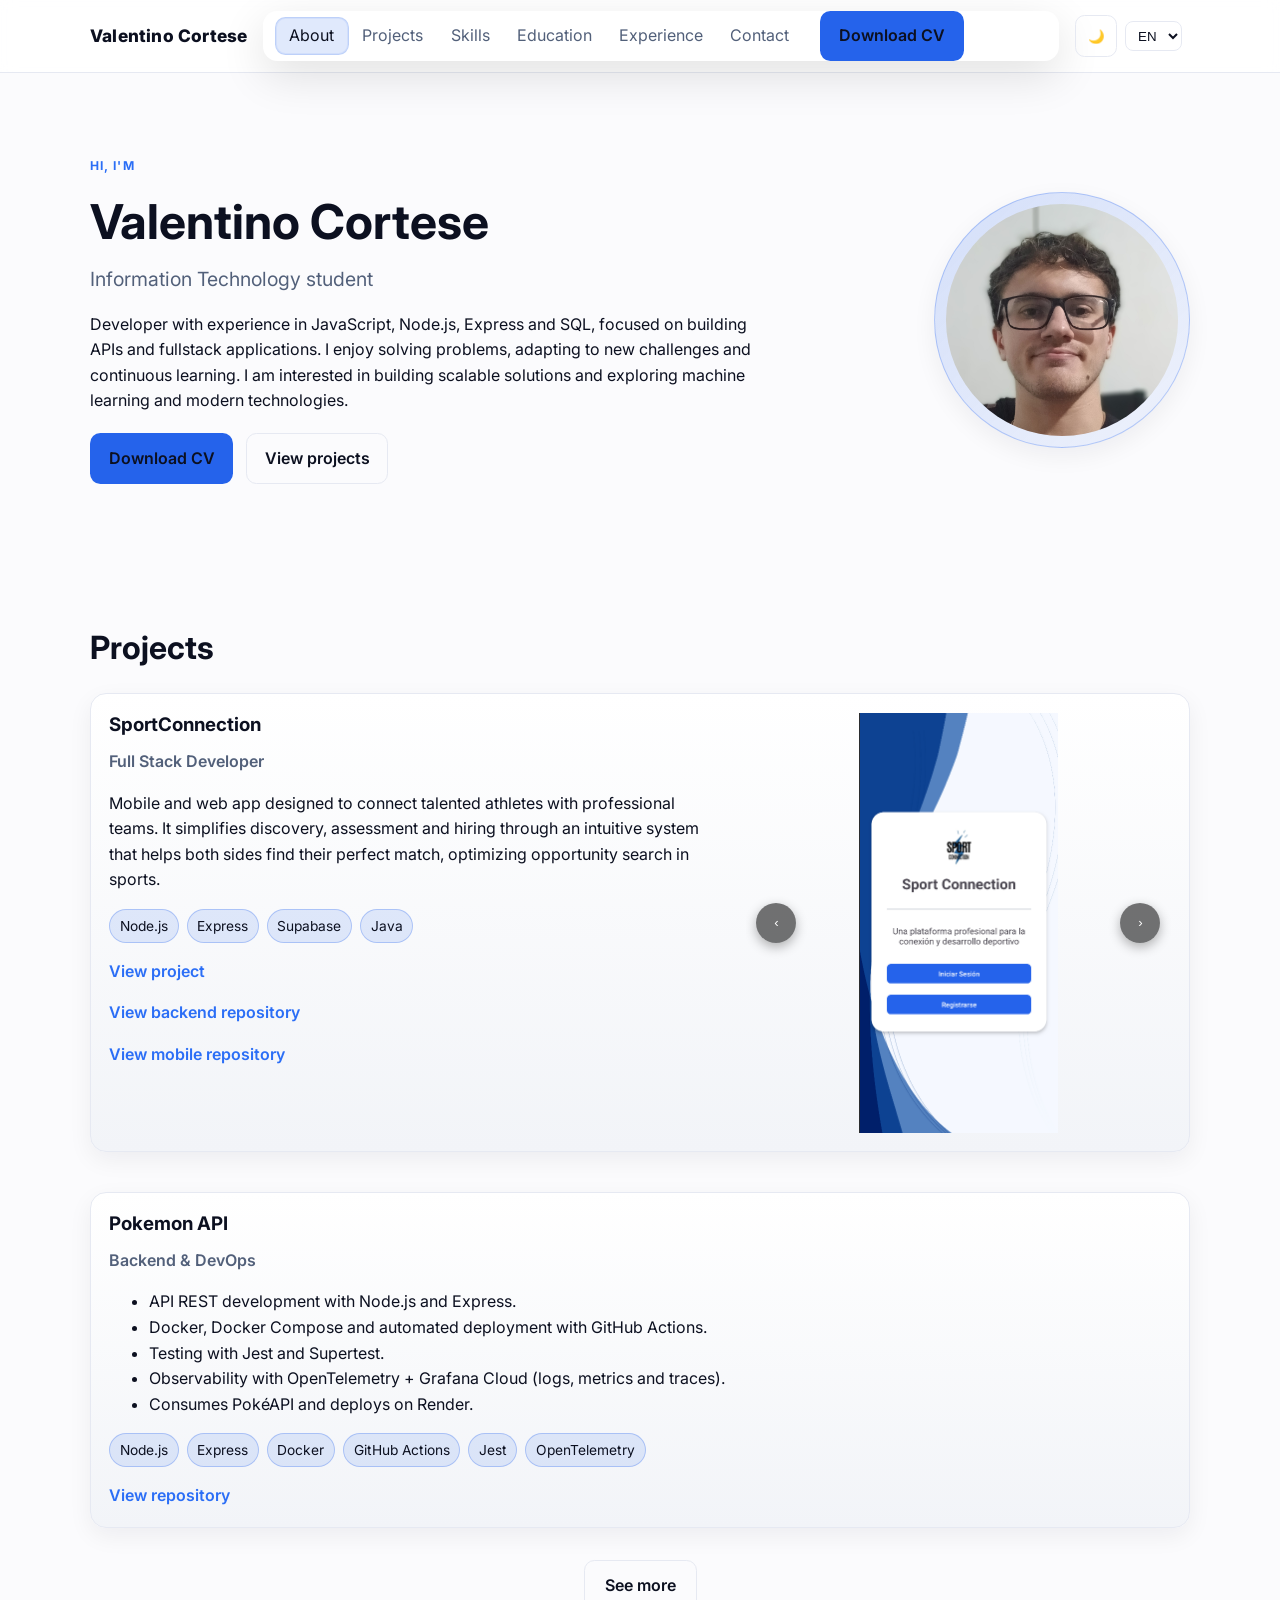
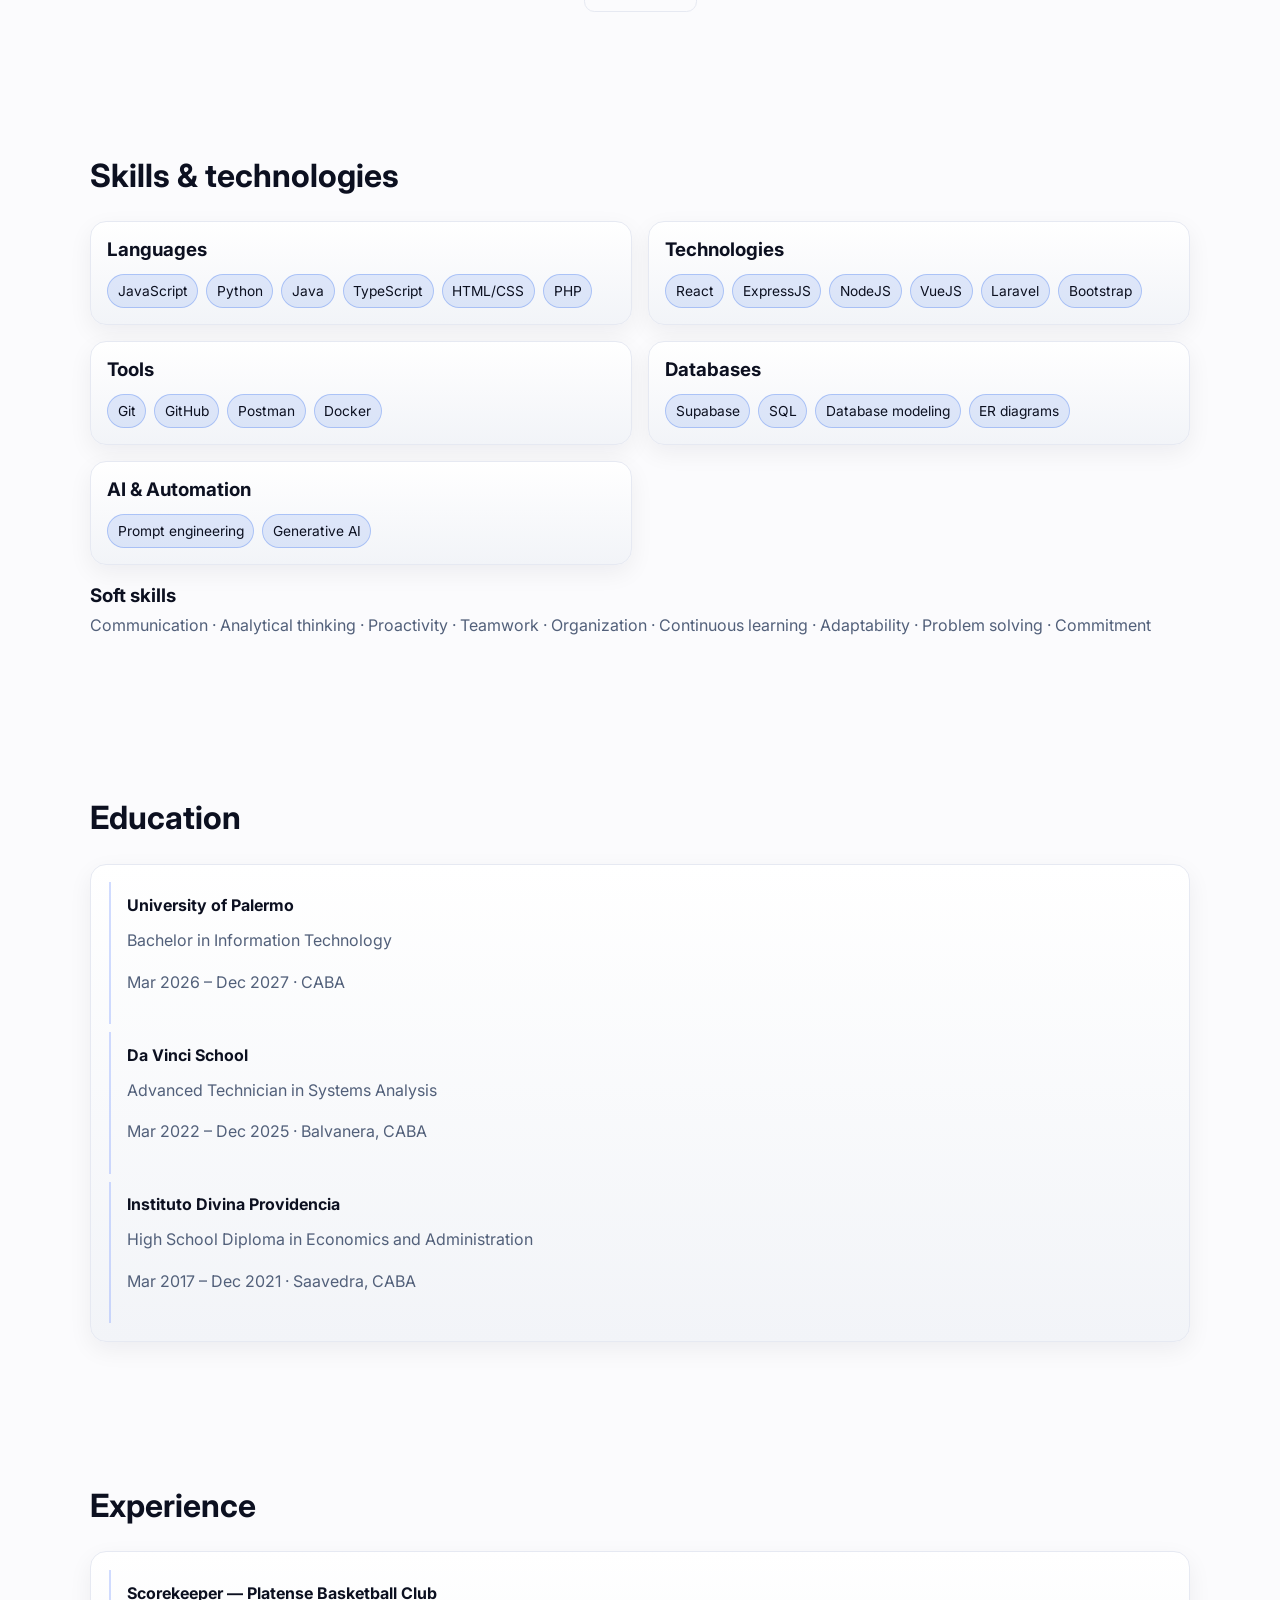
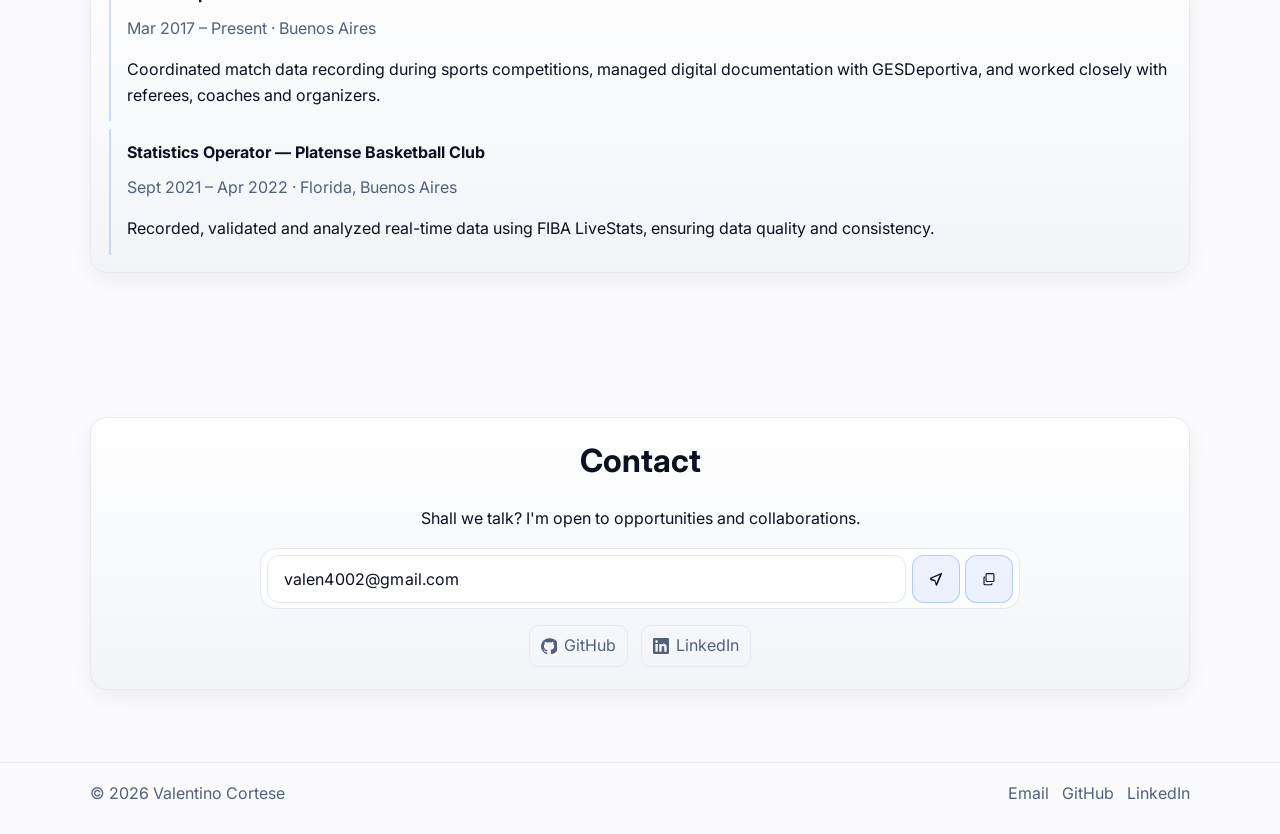
==== commit 0f3c82ce: "feat: add theme and language management with translations" ====
--- a/index.html
+++ b/index.html
@@ -14,20 +14,46 @@
       href="https://fonts.googleapis.com/css2?family=Inter:wght@400;500;600;700;800&display=swap"
       rel="stylesheet"
     />
+    <script>
+      (function () {
+        const STORAGE_KEY = 'site-theme';
+        let theme = null;
+        try {
+          theme = localStorage.getItem(STORAGE_KEY);
+        } catch (e) {
+          // ignore
+        }
+        if (!theme && window.matchMedia) {
+          theme = window.matchMedia('(prefers-color-scheme: dark)').matches ? 'dark' : 'light';
+        }
+        if (theme) {
+          document.documentElement.setAttribute('data-theme', theme);
+        }
+      })();
+    </script>
     <link rel="stylesheet" href="css/styles.css" />
   </head>
   <body>
     <!-- Header con navegación principal -->
     <header class="site-header" id="inicio">
       <div class="container nav-wrapper">
-        <a href="#inicio" class="brand" aria-label="Ir al inicio">
-          Valentino Cortese
-        </a>
+        <a href="#inicio" class="brand" data-i18n="brand.home" data-i18n-attr="aria-label">Valentino Cortese</a>
+
+        <div class="header-controls">
+          <button id="theme-toggle" class="theme-toggle" type="button" data-i18n="btn.theme_toggle" data-i18n-attr="title,aria-label" aria-pressed="false">🌙</button>
+
+          <label for="lang-select" class="visually-hidden" data-i18n="language.label">Idioma</label>
+          <select id="lang-select" data-i18n="language.label" data-i18n-attr="aria-label,title">
+            <option value="es">ES</option>
+            <option value="en">EN</option>
+          </select>
+        </div>
 
         <button
           class="menu-toggle"
           type="button"
-          aria-label="Abrir menú de navegación"
+          data-i18n="nav.open_menu"
+          data-i18n-attr="aria-label"
           aria-expanded="false"
           aria-controls="primary-navigation"
         >
@@ -38,14 +64,14 @@
 
         <nav class="main-nav" id="primary-navigation" aria-label="Navegación principal">
           <ul>
-            <li><a href="#sobre-mi">Sobre mí</a></li>
-            <li><a href="#proyectos">Proyectos</a></li>
-            <li><a href="#habilidades">Habilidades</a></li>
-            <li><a href="#educacion">Educación</a></li>
-            <li><a href="#experiencia">Experiencia</a></li>
-            <li><a href="#contacto">Contacto</a></li>
+            <li><a href="#sobre-mi" data-i18n="nav.about">Sobre mí</a></li>
+            <li><a href="#proyectos" data-i18n="nav.projects">Proyectos</a></li>
+            <li><a href="#habilidades" data-i18n="nav.skills">Habilidades</a></li>
+            <li><a href="#educacion" data-i18n="nav.education">Educación</a></li>
+            <li><a href="#experiencia" data-i18n="nav.experience">Experiencia</a></li>
+            <li><a href="#contacto" data-i18n="nav.contact">Contacto</a></li>
           </ul>
-          <a class="btn btn-primary btn-cv-nav" href="assets/ValentinoCorteseCV.pdf" download>Descargar CV</a>
+          <a class="btn btn-primary btn-cv-nav" href="assets/ValentinoCorteseCV.pdf" download data-i18n="btn.download_cv">Descargar CV</a>
         </nav>
       </div>
     </header>
@@ -55,10 +81,10 @@
       <section class="hero section reveal" id="sobre-mi">
         <div class="container hero-layout">
           <div class="hero-content">
-            <p class="eyebrow">Hola, soy</p>
+            <p class="eyebrow" data-i18n="hero.eyebrow">Hola, soy</p>
             <h1>Valentino Cortese</h1>
-            <p class="role">Estudiante de Tecnología de la Información</p>
-            <p class="bio">
+            <p class="role" data-i18n="hero.role">Estudiante de Tecnología de la Información</p>
+            <p class="bio" data-i18n="hero.bio">
               Desarrollador con conocimientos en JavaScript, Node.js, Express y SQL, enfocado en
               el desarrollo de APIs y aplicaciones fullstack. Me caracterizo por mi capacidad para
               resolver problemas, adaptarme a nuevos desafíos y aprender continuamente. Me interesa
@@ -67,8 +93,8 @@
               desarrollarme y aportar valor.
             </p>
             <div class="hero-actions">
-              <a class="btn btn-primary" href="assets/ValentinoCorteseCV.pdf" download>Descargar CV</a>
-              <a class="btn btn-ghost" href="#proyectos">Ver proyectos</a>
+              <a class="btn btn-primary" href="assets/ValentinoCorteseCV.pdf" download data-i18n="btn.download_cv">Descargar CV</a>
+              <a class="btn btn-ghost" href="#proyectos" data-i18n="btn.view_projects">Ver proyectos</a>
             </div>
           </div>
 
@@ -77,6 +103,8 @@
               class="hero-photo"
               src="assets/foto.jpg"
               alt="Foto de Valentino Cortese"
+              data-i18n="hero.photo_alt"
+              data-i18n-attr="alt"
               loading="eager"
               decoding="async"
             />
@@ -87,36 +115,36 @@
       <!-- Sección de proyectos -->
       <section class="section reveal" id="proyectos">
         <div class="container">
-          <h2>Proyectos</h2>
+          <h2 data-i18n="sections.projects">Proyectos</h2>
           <div class="projects-grid">
             <article class="card project-card">
               <div class="project-layout">
                 <div class="project-info">
                   <div class="project-header">
-                    <h3>SportConnection</h3>
-                    <p class="project-role">Full Stack Developer</p>
+                    <h3 data-i18n="project1.title">SportConnection</h3>
+                    <p class="project-role" data-i18n="project1.role">Full Stack Developer</p>
                   </div>
                   <div class="project-details">
-                    <p>
+                    <p data-i18n="project1.description">
                       Aplicación móvil y web diseñada para conectar deportistas con talento y equipos profesionales. Facilita el proceso de descubrimiento, evaluación y contratación mediante un sistema intuitivo que permite a ambas partes encontrar su match perfecto, optimizando la búsqueda de oportunidades en el ámbito deportivo.
                     </p>
                   </div>
                   <div class="badge-list">
-                    <span class="badge">Node.js</span>
-                    <span class="badge">Express</span>
-                    <span class="badge">Supabase</span>
-                    <span class="badge">Java</span>
-                  </div>
-                  <a class="project-link" href="https://sport-connection.vercel.app" target="_blank" rel="noopener noreferrer">Ver proyecto</a>
+                    <span class="badge" data-i18n="project1.badge1">Node.js</span>
+                    <span class="badge" data-i18n="project1.badge2">Express</span>
+                    <span class="badge" data-i18n="project1.badge3">Supabase</span>
+                    <span class="badge" data-i18n="project1.badge4">Java</span>
+                  </div>
+                  <a class="project-link" href="https://sport-connection.vercel.app" target="_blank" rel="noopener noreferrer" data-i18n="project1.view_link">Ver proyecto</a>
                   <br />
-                  <a class="project-link" href="https://github.com/Valen178/sc_back" target="_blank" rel="noopener noreferrer">Ver repositorio backend</a>
+                  <a class="project-link" href="https://github.com/Valen178/sc_back" target="_blank" rel="noopener noreferrer" data-i18n="project1.backend_link">Ver repositorio backend</a>
                   <br />
-                  <a class="project-link" href="http://github.com/Valen178/sc_mobile" target="_blank" rel="noopener noreferrer">Ver repositorio móvil</a>
+                  <a class="project-link" href="http://github.com/Valen178/sc_mobile" target="_blank" rel="noopener noreferrer" data-i18n="project1.mobile_link">Ver repositorio móvil</a>
                 </div>
 
                 <div class="project-media" aria-hidden="false">
                   <div class="slider" data-slider>
-                    <button class="slider-control prev" aria-label="Anterior imagen">‹</button>
+                    <button class="slider-control prev" data-i18n="slider.prev" data-i18n-attr="aria-label" aria-label="Anterior imagen">‹</button>
                     <div class="slides">
                         <div class="slide"><img src="assets/sc1.png" alt="SportConnection preview 1" /></div>
                         <div class="slide"><img src="assets/sc2.jpg" alt="SportConnection preview 2" /></div>
@@ -124,7 +152,7 @@
                         <div class="slide"><img src="assets/sc4.jpg" alt="SportConnection preview 4" /></div>
                         <div class="slide"><img src="assets/sc5.jpg" alt="SportConnection preview 5" /></div>
                     </div>
-                    <button class="slider-control next" aria-label="Siguiente imagen">›</button>
+                    <button class="slider-control next" data-i18n="slider.next" data-i18n-attr="aria-label" aria-label="Siguiente imagen">›</button>
                   </div>
                 </div>
               </div>
@@ -134,33 +162,30 @@
               <div class="project-layout">
                 <div class="project-info">
                   <div class="project-header">
-                    <h3>Pokemon API</h3>
-                    <p class="project-role">Backend &amp; DevOps</p>
+                    <h3 data-i18n="project2.title">Pokemon API</h3>
+                    <p class="project-role" data-i18n="project2.role">Backend &amp; DevOps</p>
                   </div>
                   <ul class="project-details">
-                    <li>Desarrollo de API REST con Node.js y Express.</li>
-                    <li>
-                      Docker, Docker Compose y despliegue automatizado mediante GitHub Actions.
-                    </li>
-                    <li>Testing con Jest y Supertest.</li>
-                    <li>
-                      Observabilidad con OpenTelemetry + Grafana Cloud (logs, métricas y trazas).
-                    </li>
-                    <li>Consumo de PokéAPI y despliegue en Render.</li>
+                    <li data-i18n="project2.detail1">Desarrollo de API REST con Node.js y Express.</li>
+                    <li data-i18n="project2.detail2">Docker, Docker Compose y despliegue automatizado mediante GitHub Actions.</li>
+                    <li data-i18n="project2.detail3">Testing con Jest y Supertest.</li>
+                    <li data-i18n="project2.detail4">Observabilidad con OpenTelemetry + Grafana Cloud (logs, métricas y trazas).</li>
+                    <li data-i18n="project2.detail5">Consumo de PokéAPI y despliegue en Render.</li>
                   </ul>
                   <div class="badge-list">
-                    <span class="badge">Node.js</span>
-                    <span class="badge">Express</span>
-                    <span class="badge">Docker</span>
-                    <span class="badge">GitHub Actions</span>
-                    <span class="badge">Jest</span>
-                    <span class="badge">OpenTelemetry</span>
+                    <span class="badge" data-i18n="project2.badge1">Node.js</span>
+                    <span class="badge" data-i18n="project2.badge2">Express</span>
+                    <span class="badge" data-i18n="project2.badge3">Docker</span>
+                    <span class="badge" data-i18n="project2.badge4">GitHub Actions</span>
+                    <span class="badge" data-i18n="project2.badge5">Jest</span>
+                    <span class="badge" data-i18n="project2.badge6">OpenTelemetry</span>
                   </div>
                   <a
                     class="project-link"
                     href="https://github.com/ValenCortese/node-devops-rest-api"
                     target="_blank"
                     rel="noopener noreferrer"
+                    data-i18n="project2.link"
                   >
                     Ver repositorio
                   </a>
@@ -171,7 +196,7 @@
           </div>
 
           <div class="more-projects">
-            <a class="btn btn-ghost" href="proyectos.html">Ver más</a>
+            <a class="btn btn-ghost" href="proyectos.html" data-i18n="btn.more_projects">Ver más</a>
           </div>
         </div>
       </section>
@@ -179,70 +204,64 @@
       <!-- Sección de habilidades y tecnologías -->
       <section class="section reveal" id="habilidades">
         <div class="container">
-          <h2>Habilidades y tecnologías</h2>
+          <h2 data-i18n="sections.skills">Habilidades y tecnologías</h2>
           <div class="skills-layout">
             <article class="card skill-group">
-              <h3>Lenguajes</h3>
+              <h3 data-i18n="skills.group1.title">Lenguajes</h3>
               <div class="badge-list">
-                <span class="badge">JavaScript</span>
-                <span class="badge">Python</span>
-                <span class="badge">Java</span>
-                <span class="badge">TypeScript</span>
-                <span class="badge">HTML/CSS</span>
-                <span class="badge">PHP</span>
+                <span class="badge" data-i18n="skills.group1.badge1">JavaScript</span>
+                <span class="badge" data-i18n="skills.group1.badge2">Python</span>
+                <span class="badge" data-i18n="skills.group1.badge3">Java</span>
+                <span class="badge" data-i18n="skills.group1.badge4">TypeScript</span>
+                <span class="badge" data-i18n="skills.group1.badge5">HTML/CSS</span>
+                <span class="badge" data-i18n="skills.group1.badge6">PHP</span>
               </div>
             </article>
 
             <article class="card skill-group">
-              <h3>Tecnologías</h3>
+              <h3 data-i18n="skills.group2.title">Tecnologías</h3>
               <div class="badge-list">
-                <span class="badge">React</span>
-                <span class="badge">Tailwind CSS</span>
-                <span class="badge">ExpressJS</span>
-                <span class="badge">NodeJS</span>
-                <span class="badge">VueJS</span>
-                <span class="badge">Laravel</span>
-                <span class="badge">Bootstrap</span>
+                <span class="badge" data-i18n="skills.group2.badge1">React</span>
+                <span class="badge" data-i18n="skills.group2.badge2">ExpressJS</span>
+                <span class="badge" data-i18n="skills.group2.badge3">NodeJS</span>
+                <span class="badge" data-i18n="skills.group2.badge4">VueJS</span>
+                <span class="badge" data-i18n="skills.group2.badge5">Laravel</span>
+                <span class="badge" data-i18n="skills.group2.badge6">Bootstrap</span>
               </div>
             </article>
 
             <article class="card skill-group">
-              <h3>Herramientas</h3>
+              <h3 data-i18n="skills.group3.title">Herramientas</h3>
               <div class="badge-list">
-                <span class="badge">Git</span>
-                <span class="badge">GitHub</span>
-                <span class="badge">Postman</span>
-                <span class="badge">Docker</span>
-                <span class="badge">Microsoft Office</span>
-                <span class="badge">Scrum</span>
-                <span class="badge">Trello</span>
-                <span class="badge">Google Workspace</span>
+                <span class="badge" data-i18n="skills.group3.badge1">Git</span>
+                <span class="badge" data-i18n="skills.group3.badge2">GitHub</span>
+                <span class="badge" data-i18n="skills.group3.badge3">Postman</span>
+                <span class="badge" data-i18n="skills.group3.badge4">Docker</span>
               </div>
             </article>
 
             <article class="card skill-group">
-              <h3>Bases de datos</h3>
+              <h3 data-i18n="skills.group4.title">Bases de datos</h3>
               <div class="badge-list">
-                <span class="badge">PostgreSQL</span>
-                <span class="badge">Supabase</span>
-                <span class="badge">SQL</span>
-                <span class="badge">Modelado de bases de datos</span>
-                <span class="badge">Diagramas ER</span>
+                <span class="badge" data-i18n="skills.group4.badge1">Supabase</span>
+                <span class="badge" data-i18n="skills.group4.badge2">SQL</span>
+                <span class="badge" data-i18n="skills.group4.badge3">Modelado de bases de datos</span>
+                <span class="badge" data-i18n="skills.group4.badge4">Diagramas ER</span>
               </div>
             </article>
 
             <article class="card skill-group">
-              <h3>IA y automatización</h3>
+              <h3 data-i18n="skills.group5.title">IA y automatización</h3>
               <div class="badge-list">
-                <span class="badge">Prompt Engineering</span>
-                <span class="badge">IA Generativa</span>
+                <span class="badge" data-i18n="skills.group5.badge1">Prompt Engineering</span>
+                <span class="badge" data-i18n="skills.group5.badge2">IA Generativa</span>
               </div>
             </article>
           </div>
 
           <article class="soft-skills">
-            <h3>Habilidades blandas</h3>
-            <p>
+            <h3 data-i18n="skills.soft.title">Habilidades blandas</h3>
+            <p data-i18n="skills.soft.description">
               Comunicación · Pensamiento analítico · Proactividad · Trabajo en equipo ·
               Organización · Aprendizaje continuo · Adaptabilidad · Resolución de problemas ·
               Compromiso
@@ -254,22 +273,22 @@
       <!-- Sección de educación -->
       <section class="section reveal" id="educacion">
         <div class="container">
-          <h2>Educación</h2>
+          <h2 data-i18n="sections.education">Educación</h2>
           <article class="card timeline-column timeline-single">
             <div class="timeline-item">
-              <h4>Universidad de Palermo</h4>
-              <p class="timeline-title">Licenciatura en Tecnología de la Información</p>
-              <p class="timeline-meta">mar. 2026 – dic. 2027 · CABA</p>
+              <h4 data-i18n="education.item1.school">Universidad de Palermo</h4>
+              <p class="timeline-title" data-i18n="education.item1.degree">Licenciatura en Tecnología de la Información</p>
+              <p class="timeline-meta" data-i18n="education.item1.period">mar. 2026 – dic. 2027 · CABA</p>
             </div>
             <div class="timeline-item">
-              <h4>Escuela Da Vinci</h4>
-              <p class="timeline-title">Técnico Superior en Análisis de Sistemas</p>
-              <p class="timeline-meta">mar. 2022 – dic. 2025 · Balvanera, CABA</p>
+              <h4 data-i18n="education.item2.school">Escuela Da Vinci</h4>
+              <p class="timeline-title" data-i18n="education.item2.degree">Técnico Superior en Análisis de Sistemas</p>
+              <p class="timeline-meta" data-i18n="education.item2.period">mar. 2022 – dic. 2025 · Balvanera, CABA</p>
             </div>
             <div class="timeline-item">
-              <h4>Instituto Divina Providencia</h4>
-              <p class="timeline-title">Bachiller en Economía y Administración</p>
-              <p class="timeline-meta">mar. 2017 – dic. 2021 · Saavedra, CABA</p>
+              <h4 data-i18n="education.item3.school">Instituto Divina Providencia</h4>
+              <p class="timeline-title" data-i18n="education.item3.degree">Bachiller en Economía y Administración</p>
+              <p class="timeline-meta" data-i18n="education.item3.period">mar. 2017 – dic. 2021 · Saavedra, CABA</p>
             </div>
           </article>
         </div>
@@ -278,21 +297,21 @@
       <!-- Sección de experiencia -->
       <section class="section reveal" id="experiencia">
         <div class="container">
-          <h2>Experiencia</h2>
+          <h2 data-i18n="sections.experience">Experiencia</h2>
           <article class="card timeline-column timeline-single">
             <div class="timeline-item">
-              <h4>Oficial de mesa MiniBasquet — Club Atlético Platense</h4>
-              <p class="timeline-meta">mar. 2017 – actualidad · Buenos Aires</p>
-              <p class="timeline-description">
+              <h4 data-i18n="experience.item1.title">Oficial de mesa MiniBasquet — Club Atlético Platense</h4>
+              <p class="timeline-meta" data-i18n="experience.item1.period">mar. 2017 – actualidad · Buenos Aires</p>
+              <p class="timeline-description" data-i18n="experience.item1.description">
                 Coordinación y registro de información durante competencias deportivas, gestión de
                 documentación digital mediante GESDeportiva, trabajo coordinado con árbitros,
                 entrenadores y organizadores.
               </p>
             </div>
             <div class="timeline-item">
-              <h4>Operador Estadístico — Club Atlético Platense</h4>
-              <p class="timeline-meta">sept. 2021 – abr. 2022 · Florida, Buenos Aires</p>
-              <p class="timeline-description">
+              <h4 data-i18n="experience.item2.title">Operador Estadístico — Club Atlético Platense</h4>
+              <p class="timeline-meta" data-i18n="experience.item2.period">sept. 2021 – abr. 2022 · Florida, Buenos Aires</p>
+              <p class="timeline-description" data-i18n="experience.item2.description">
                 Registro, validación y análisis de datos en tiempo real utilizando FIBA LiveStats,
                 control de calidad y consistencia de los datos.
               </p>
@@ -304,18 +323,18 @@
       <!-- Sección de contacto -->
       <section class="section reveal" id="contacto">
         <div class="container contact-box card">
-          <h2>Contacto</h2>
-          <p>¿Hablamos? Estoy abierto a oportunidades y colaboraciones.</p>
+          <h2 data-i18n="sections.contact">Contacto</h2>
+          <p data-i18n="contact.prompt">¿Hablamos? Estoy abierto a oportunidades y colaboraciones.</p>
           <div class="contact-email-row" aria-label="Email de contacto">
-            <input class="contact-email-value" type="text" value="valen4002@gmail.com" readonly aria-label="Correo electrónico" />
-
-            <a class="contact-email-action" href="mailto:valen4002@gmail.com" title="Enviar email" aria-label="Enviar email">
+            <input class="contact-email-value" type="text" value="valen4002@gmail.com" readonly aria-label="Correo electrónico" data-i18n-attr="aria-label" data-i18n="contact.email_label" />
+
+            <a class="contact-email-action" href="mailto:valen4002@gmail.com" title="Enviar email" aria-label="Enviar email" data-i18n="contact.send_email" data-i18n-attr="title,aria-label">
               <svg viewBox="0 0 24 24" aria-hidden="true">
                 <path d="M2.6 11.05 20.9 3.1c.88-.38 1.76.51 1.39 1.39l-7.95 18.3c-.4.93-1.76.83-2.03-.14l-1.78-6.37-6.37-1.78c-.97-.27-1.07-1.63-.14-2.03Zm3.84 1.58 5.18 1.45 1.45 5.18 5.67-13.05-13.05 5.67Z" />
               </svg>
             </a>
 
-            <button class="contact-email-action" type="button" data-copy-email data-email="valen4002@gmail.com" title="Copiar email" aria-label="Copiar email">
+            <button class="contact-email-action" type="button" data-copy-email data-email="valen4002@gmail.com" title="Copiar email" aria-label="Copiar email" data-i18n="contact.copy_email" data-i18n-attr="title,aria-label">
               <svg viewBox="0 0 24 24" aria-hidden="true">
                 <path d="M8 3.25h9.25a2.5 2.5 0 0 1 2.5 2.5V15a2.5 2.5 0 0 1-2.5 2.5H8A2.5 2.5 0 0 1 5.5 15V5.75A2.5 2.5 0 0 1 8 3.25Zm0 1.75a.75.75 0 0 0-.75.75V15c0 .41.34.75.75.75h9.25A.75.75 0 0 0 18 15V5.75a.75.75 0 0 0-.75-.75H8Zm-4 3.5h.75v1.75H4.75a.75.75 0 0 0-.75.75v9.25c0 .41.34.75.75.75H14a.75.75 0 0 0 .75-.75v-.75h1.75V20a2.5 2.5 0 0 1-2.5 2.5H4.75a2.5 2.5 0 0 1-2.5-2.5v-9.25a2.5 2.5 0 0 1 2.5-2.5Z" />
               </svg>
@@ -359,14 +378,13 @@
       <div class="container footer-content">
         <p>© <span id="current-year"></span> Valentino Cortese</p>
         <div class="footer-links">
-          <a href="mailto:valen4002@gmail.com">Email</a>
-          <a href="https://github.com/ValenCortese" target="_blank" rel="noopener noreferrer">
-            GitHub
-          </a>
+          <a href="mailto:valen4002@gmail.com" data-i18n="footer.email">Email</a>
+          <a href="https://github.com/ValenCortese" target="_blank" rel="noopener noreferrer" data-i18n="footer.github">GitHub</a>
           <a
             href="https://www.linkedin.com/in/valentinocortese/"
             target="_blank"
             rel="noopener noreferrer"
+            data-i18n="footer.linkedin"
           >
             LinkedIn
           </a>
@@ -374,6 +392,9 @@
       </div>
     </footer>
 
-    <script src="js/script.js"></script>
+    <script src="js/translations.js"></script>
+    <script src="js/theme.js"></script>
+    <script src="js/language.js"></script>
+    <script src="js/app.js"></script>
   </body>
 </html>
--- a/css/styles.css
+++ b/css/styles.css
@@ -1,16 +1,75 @@
 /* =========================
-   Variables globales (dark mode)
+   Variables globales (tema claro por defecto)
    ========================= */
 :root {
+  /* Colores para tema claro (valores por defecto) */
+  --bg: #fbfbfd;
+  --bg-elevated: #ffffff;
+  --bg-elevated-2: #f2f4f8;
+  --surface: #ffffff;
+  --surface-strong: #f2f4f8;
+  --surface-overlay: rgba(255, 255, 255, 0.82);
+  --text: #0c1020;
+  --text-muted: #52607a;
+  --primary: #2563eb;
+  --primary-strong: #2b6ef6;
+  --primary-soft: rgba(37, 99, 235, 0.12);
+  --border: #e6e9f2;
+  --shadow: 0 8px 24px rgba(14, 22, 40, 0.06);
+  --btn-primary-text: #0c1020;
+}
+
+/* Variables para tema oscuro (override) */
+:root[data-theme="dark"],
+html[data-theme="dark"] {
   --bg: #0f1117;
   --bg-elevated: #171b24;
   --bg-elevated-2: #1d2330;
+  --surface: #171b24;
+  --surface-strong: #1d2330;
+  --surface-overlay: rgba(15, 17, 23, 0.72);
   --text: #e9edf4;
   --text-muted: #aab4c5;
   --primary: #7c9cff;
   --primary-strong: #9bb3ff;
+  --primary-soft: rgba(124, 156, 255, 0.12);
   --border: #2a3243;
   --shadow: 0 10px 30px rgba(0, 0, 0, 0.25);
+  --btn-primary-text: #0c1020;
+}
+
+/* Preferencia del sistema: si usuario no eligió, el navegador puede aplicar tema */
+@media (prefers-color-scheme: dark) {
+  :root:not([data-theme]) {
+    --bg: #0f1117;
+    --bg-elevated: #171b24;
+    --bg-elevated-2: #1d2330;
+    --text: #e9edf4;
+    --text-muted: #aab4c5;
+    --primary: #7c9cff;
+    --primary-strong: #9bb3ff;
+    --border: #2a3243;
+    --shadow: 0 10px 30px rgba(0, 0, 0, 0.25);
+  }
+}
+
+/* Transiciones suaves entre temas (aplicar a los elementos que usan variables) */
+:root,
+html {
+  transition: background-color 220ms ease, color 220ms ease;
+}
+
+body,
+.card,
+.site-header,
+.main-nav,
+.contact-email-row,
+.hero-photo-frame,
+.btn,
+#lang-select,
+.theme-toggle,
+.contact-email-action {
+  transition: background-color 220ms ease, color 220ms ease, border-color 220ms ease, box-shadow 220ms ease;
 }
 
 /* =========================
@@ -98,7 +157,7 @@
 
 .btn-primary {
   background: var(--primary);
-  color: #0c1020;
+  color: var(--btn-primary-text);
 }
 
 .btn-primary:hover,
@@ -130,9 +189,9 @@
 }
 
 .badge {
-  background: rgba(124, 156, 255, 0.12);
-  border: 1px solid rgba(124, 156, 255, 0.38);
-  color: #d4ddff;
+  background: var(--primary-soft);
+  border: 1px solid rgba(37, 99, 235, 0.28);
+  color: var(--text);
   font-size: 0.86rem;
   padding: 0.3rem 0.6rem;
   border-radius: 999px;
@@ -146,22 +205,70 @@
   top: 0;
   z-index: 20;
   backdrop-filter: blur(8px);
-  background: rgba(15, 17, 23, 0.82);
-  border-bottom: 1px solid rgba(42, 50, 67, 0.7);
+  background: var(--surface-overlay);
+  border-bottom: 1px solid var(--border);
 }
 
 .nav-wrapper {
   min-height: 4.5rem;
   display: flex;
   align-items: center;
-  justify-content: space-between;
+  justify-content: flex-start;
   gap: 1rem;
+  flex-wrap: nowrap;
 }
 
 .brand {
   font-weight: 800;
   font-size: 1.08rem;
   letter-spacing: 0.2px;
+  white-space: nowrap;
+  flex: 0 0 auto;
+}
+
+/* Header controls: tema e idioma */
+.header-controls {
+  display: inline-flex;
+  gap: 0.5rem;
+  align-items: center;
+  margin-right: 0.5rem;
+}
+
+.theme-toggle {
+  width: 2.6rem;
+  height: 2.6rem;
+  border-radius: 0.6rem;
+  display: inline-flex;
+  align-items: center;
+  justify-content: center;
+  background: transparent;
+  border: 1px solid var(--border);
+  color: var(--text);
+  cursor: pointer;
+}
+
+.theme-toggle:focus {
+  outline: 3px solid rgba(37,99,235,0.18);
+}
+
+#lang-select {
+  background: transparent;
+  border: 1px solid var(--border);
+  color: var(--text);
+  padding: 0.35rem 0.5rem;
+  border-radius: 0.5rem;
+}
+
+.visually-hidden {
+  position: absolute !important;
+  width: 1px;
+  height: 1px;
+  padding: 0;
+  margin: -1px;
+  overflow: hidden;
+  clip: rect(0, 0, 0, 0);
+  white-space: nowrap;
+  border: 0;
 }
 
 .menu-toggle {
@@ -192,10 +299,11 @@
   top: 100%;
   margin: 0 auto;
   width: min(1100px, 92%);
-  background: rgba(20, 24, 33, 0.98);
+  background: var(--surface);
   border: 1px solid var(--border);
   border-radius: 0.9rem;
   padding: 0.9rem;
+  box-shadow: 0 14px 45px rgba(0, 0, 0, 0.12);
   display: none;
 }
 
@@ -208,23 +316,31 @@
   margin: 0;
   padding: 0;
   display: grid;
-  gap: 0.25rem;
 }
 
 .main-nav ul a {
   display: inline-flex;
   align-items: center;
   color: var(--text-muted);
-  padding: 0.45rem 0.4rem;
-  border-radius: 0.4rem;
-  transition: color 0.2s ease, background-color 0.2s ease;
+  padding: 0.55rem 0.85rem;
+  border-radius: 0.65rem;
+  transition: color 0.2s ease, background-color 0.2s ease, transform 0.2s ease;
+  white-space: nowrap;
+  line-height: 1.1;
 }
 
 .main-nav ul a:hover,
-.main-nav ul a:focus-visible,
+.main-nav ul a:focus-visible {
+  color: var(--text);
+  background: rgba(124, 156, 255, 0.12);
+}
+
 .main-nav ul a.active {
   color: var(--text);
-  background: rgba(124, 156, 255, 0.12);
+  background: rgba(37, 99, 235, 0.14);
+  border: 1px solid rgba(37, 99, 235, 0.18);
+  box-shadow: inset 0 0 0 1px rgba(37, 99, 235, 0.08);
+  margin: 0;
 }
 
 .btn-cv-nav {
@@ -255,8 +371,8 @@
   justify-self: center;
   padding: 0.7rem;
   border-radius: 50%;
-  border: 1px solid rgba(124, 156, 255, 0.28);
-  background: linear-gradient(135deg, rgba(124, 156, 255, 0.22), rgba(124, 156, 255, 0.05));
+  border: 1px solid rgba(37, 99, 235, 0.28);
+  background: linear-gradient(135deg, rgba(37, 99, 235, 0.18), rgba(37, 99, 235, 0.06));
   box-shadow: var(--shadow);
 }
 
@@ -404,8 +520,8 @@
   gap: 0.35rem;
   border-radius: 1rem;
   border: 1px solid var(--border);
-  background: rgba(15, 17, 23, 0.45);
-  box-shadow: inset 0 1px 0 rgba(255, 255, 255, 0.03);
+  background: var(--surface-overlay);
+  box-shadow: inset 0 1px 0 rgba(255, 255, 255, 0.08);
   overflow: hidden;
 }
 
@@ -415,9 +531,9 @@
   width: 100%;
   appearance: none;
   -webkit-appearance: none;
-  border: 1px solid rgba(124, 156, 255, 0.22);
+  border: 1px solid var(--border);
   border-radius: 0.75rem;
-  background: rgba(29, 35, 48, 0.92);
+  background: var(--surface);
   color: var(--text);
   padding: 0 1rem;
   font: inherit;
@@ -434,9 +550,9 @@
   align-items: center;
   justify-content: center;
   flex: none;
-  border: 1px solid rgba(124, 156, 255, 0.32);
+  border: 1px solid rgba(37, 99, 235, 0.28);
   border-radius: 0.75rem;
-  background: linear-gradient(180deg, rgba(124, 156, 255, 0.2), rgba(124, 156, 255, 0.1));
+  background: rgba(37, 99, 235, 0.08);
   color: var(--text);
   cursor: pointer;
   padding: 0;
@@ -596,11 +712,11 @@
   }
 }
 
-@media (min-width: 960px) {
+@media (min-width: 1180px) {
   .menu-toggle {
     display: none;
   }
-
+ 
   .main-nav {
     position: static;
     width: auto;
@@ -611,17 +727,37 @@
     align-items: center;
     gap: 1.1rem;
     padding: 0;
+    flex: 1 1 auto;
+    min-width: 0;
+  }
+   
+  .header-controls {
+    order: 2;
+    margin-left: auto;
+    flex: 0 0 auto;
+    white-space: nowrap;
   }
 
   .main-nav ul {
     display: flex;
     align-items: center;
-    gap: 0.3rem;
+    min-width: 0;
+    padding-left: 0.35rem;
+  }
+
+  .main-nav ul a {
+    white-space: nowrap;
+  }
+
+  .main-nav ul a:first-child.active {
+    margin-left: 0.35rem;
   }
 
   .btn-cv-nav {
     margin: 0;
     width: auto;
+    flex-shrink: 0;
+    white-space: nowrap;
   }
 }
 /* Custom styles extracted from inline <style> blocks in HTML files
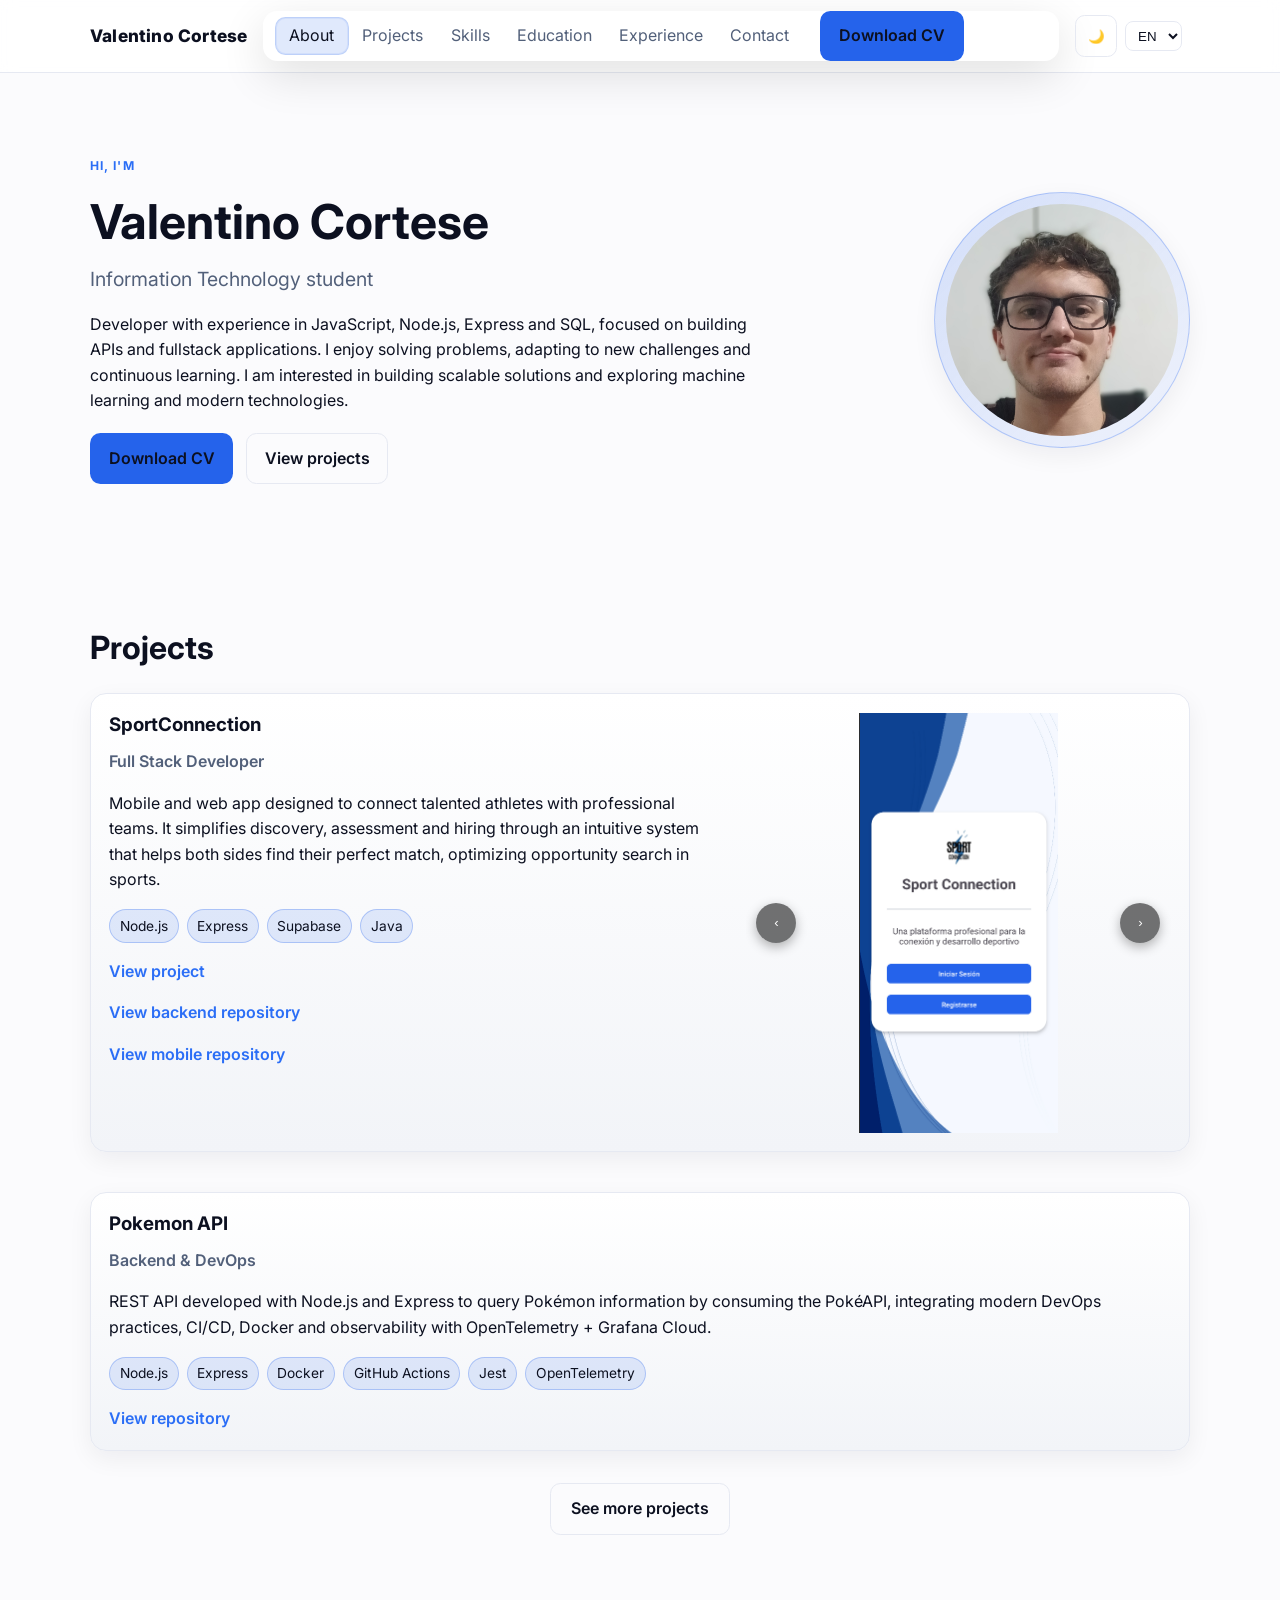
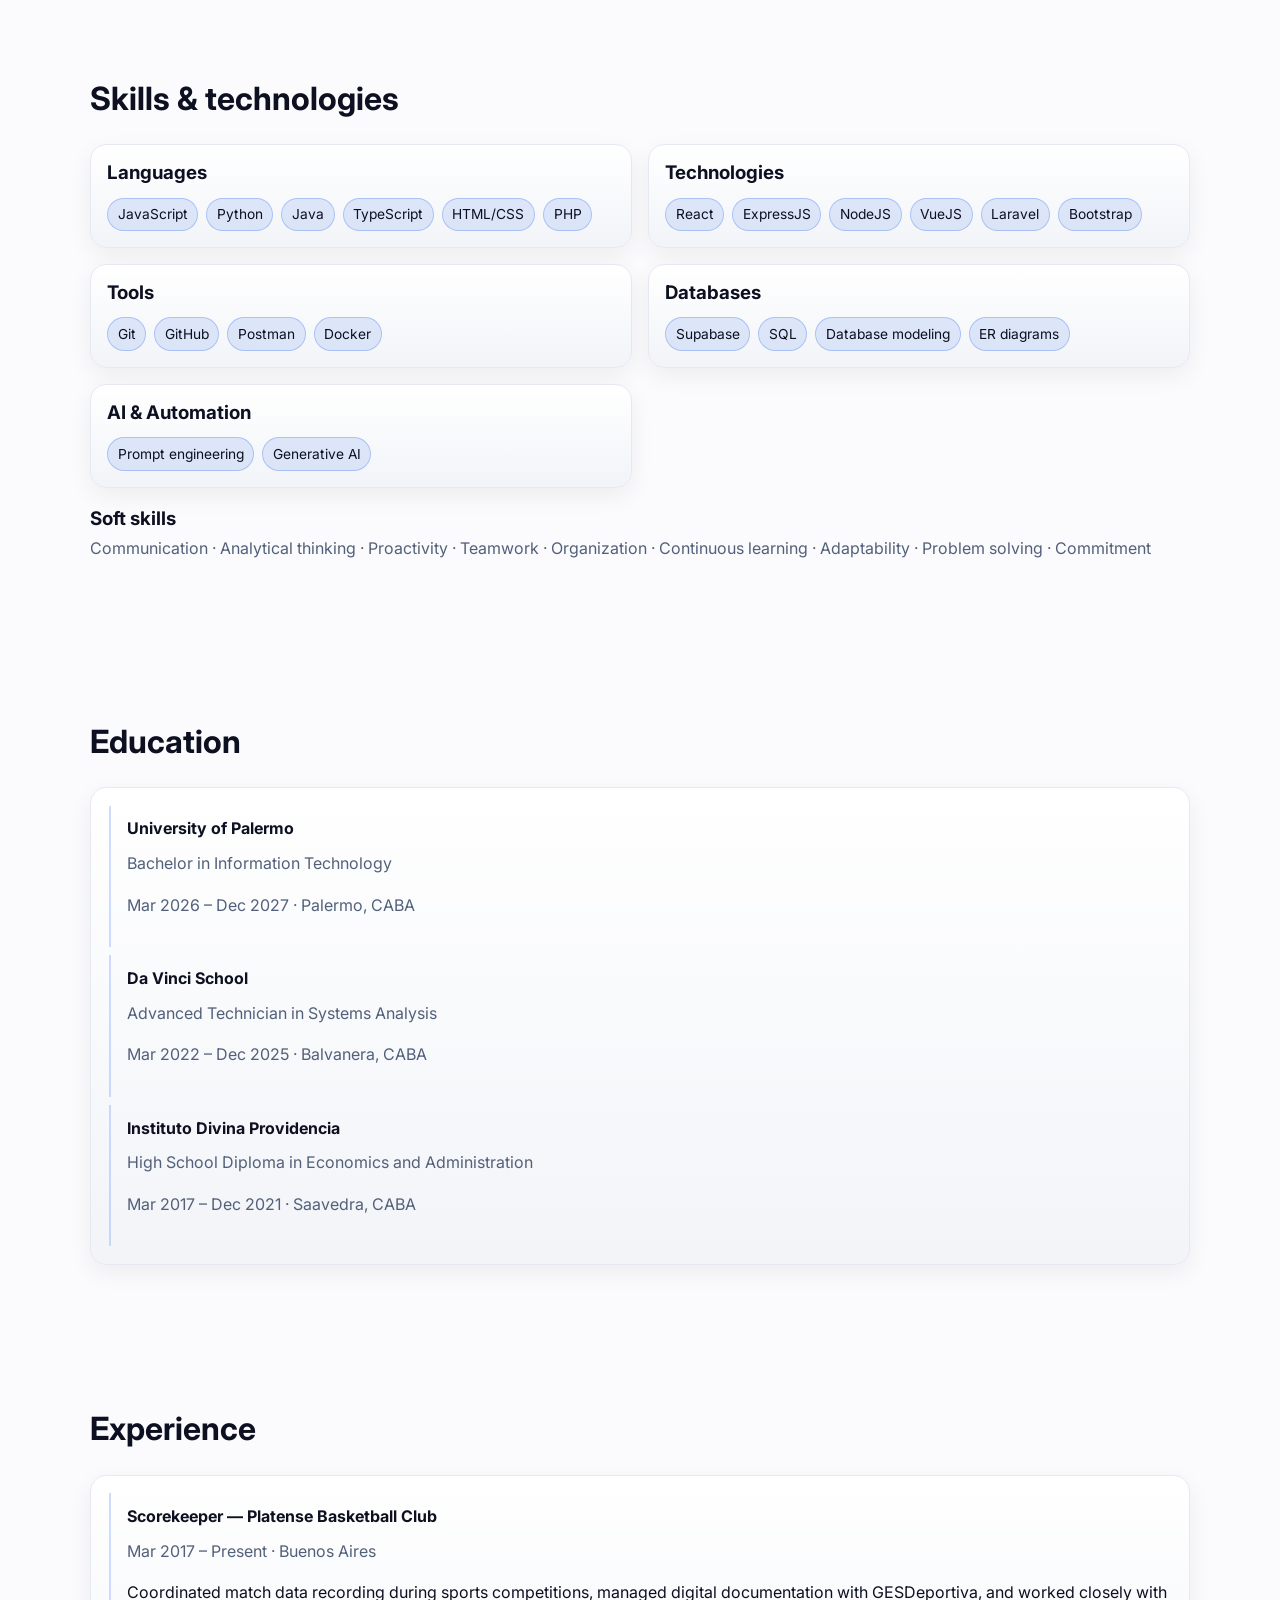
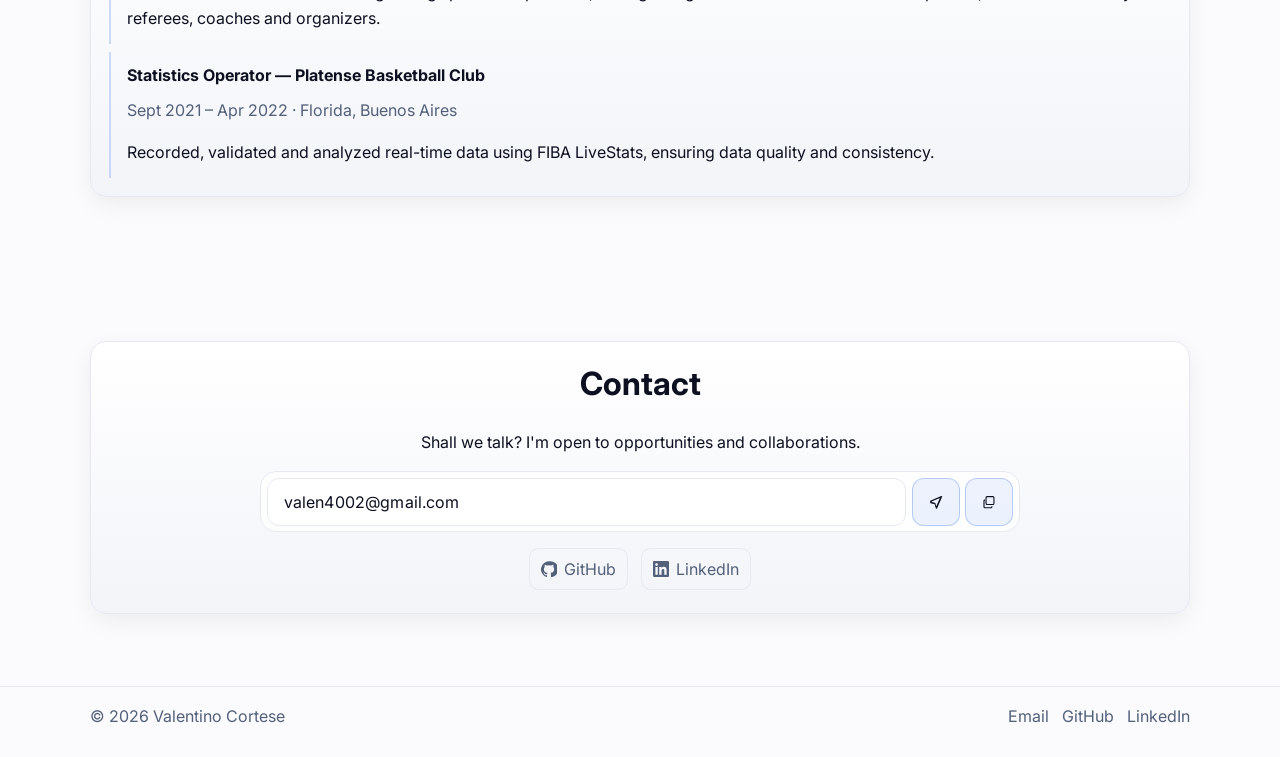
==== commit e4073c13: "style: clean up code formatting and improve readability across multiple files" ====
--- a/index.html
+++ b/index.html
@@ -3,17 +3,12 @@
   <head>
     <meta charset="UTF-8" />
     <meta name="viewport" content="width=device-width, initial-scale=1.0" />
-    <meta
-      name="description"
-      content="Portafolio de Valentino Cortese, estudiante de Tecnología de la Información y desarrollador fullstack."
-    />
+    <meta name="description" content="Portafolio de Valentino Cortese, estudiante de Tecnología de la Información y desarrollador fullstack." />
     <title>Valentino Cortese | Portafolio</title>
+
     <link rel="preconnect" href="https://fonts.googleapis.com" />
     <link rel="preconnect" href="https://fonts.gstatic.com" crossorigin />
-    <link
-      href="https://fonts.googleapis.com/css2?family=Inter:wght@400;500;600;700;800&display=swap"
-      rel="stylesheet"
-    />
+    <link href="https://fonts.googleapis.com/css2?family=Inter:wght@400;500;600;700;800&display=swap" rel="stylesheet" />
     <script>
       (function () {
         const STORAGE_KEY = 'site-theme';
@@ -41,27 +36,18 @@
 
         <div class="header-controls">
           <button id="theme-toggle" class="theme-toggle" type="button" data-i18n="btn.theme_toggle" data-i18n-attr="title,aria-label" aria-pressed="false">🌙</button>
-
           <label for="lang-select" class="visually-hidden" data-i18n="language.label">Idioma</label>
+
           <select id="lang-select" data-i18n="language.label" data-i18n-attr="aria-label,title">
             <option value="es">ES</option>
             <option value="en">EN</option>
           </select>
         </div>
-
-        <button
-          class="menu-toggle"
-          type="button"
-          data-i18n="nav.open_menu"
-          data-i18n-attr="aria-label"
-          aria-expanded="false"
-          aria-controls="primary-navigation"
-        >
+        <button class="menu-toggle" type="button" data-i18n="nav.open_menu" data-i18n-attr="aria-label" aria-expanded="false" aria-controls="primary-navigation">
           <span></span>
           <span></span>
           <span></span>
         </button>
-
         <nav class="main-nav" id="primary-navigation" aria-label="Navegación principal">
           <ul>
             <li><a href="#sobre-mi" data-i18n="nav.about">Sobre mí</a></li>
@@ -99,15 +85,7 @@
           </div>
 
           <div class="hero-photo-frame">
-            <img
-              class="hero-photo"
-              src="assets/foto.jpg"
-              alt="Foto de Valentino Cortese"
-              data-i18n="hero.photo_alt"
-              data-i18n-attr="alt"
-              loading="eager"
-              decoding="async"
-            />
+            <img class="hero-photo" src="assets/foto.jpg" alt="Foto de Valentino Cortese" data-i18n="hero.photo_alt" data-i18n-attr="alt" loading="eager" decoding="async" />
           </div>
         </div>
       </section>
@@ -157,7 +135,6 @@
                 </div>
               </div>
             </article>
-
             <article class="card project-card">
               <div class="project-layout">
                 <div class="project-info">
@@ -165,13 +142,11 @@
                     <h3 data-i18n="project2.title">Pokemon API</h3>
                     <p class="project-role" data-i18n="project2.role">Backend &amp; DevOps</p>
                   </div>
-                  <ul class="project-details">
-                    <li data-i18n="project2.detail1">Desarrollo de API REST con Node.js y Express.</li>
-                    <li data-i18n="project2.detail2">Docker, Docker Compose y despliegue automatizado mediante GitHub Actions.</li>
-                    <li data-i18n="project2.detail3">Testing con Jest y Supertest.</li>
-                    <li data-i18n="project2.detail4">Observabilidad con OpenTelemetry + Grafana Cloud (logs, métricas y trazas).</li>
-                    <li data-i18n="project2.detail5">Consumo de PokéAPI y despliegue en Render.</li>
-                  </ul>
+                  <div class="project-details">
+                    <p data-i18n="project2.description">   
+                      API REST desarrollada con Node.js y Express para consultar información de Pokémon consumiendo la PokéAPI, integrando prácticas modernas de DevOps, CI/CD, Docker y observabilidad con OpenTelemetry + Grafana Cloud.
+                    </p>
+                  </div>
                   <div class="badge-list">
                     <span class="badge" data-i18n="project2.badge1">Node.js</span>
                     <span class="badge" data-i18n="project2.badge2">Express</span>
@@ -180,23 +155,14 @@
                     <span class="badge" data-i18n="project2.badge5">Jest</span>
                     <span class="badge" data-i18n="project2.badge6">OpenTelemetry</span>
                   </div>
-                  <a
-                    class="project-link"
-                    href="https://github.com/ValenCortese/node-devops-rest-api"
-                    target="_blank"
-                    rel="noopener noreferrer"
-                    data-i18n="project2.link"
-                  >
-                    Ver repositorio
-                  </a>
+                  <a class="project-link" href="https://github.com/ValenCortese/node-devops-rest-api" target="_blank" rel="noopener noreferrer" data-i18n="project2.link">Ver repositorio</a>
                 </div>
                 <!-- No .project-media aquí: el bloque de información ocupará todo el ancho disponible -->
               </div>
             </article>
           </div>
-
           <div class="more-projects">
-            <a class="btn btn-ghost" href="proyectos.html" data-i18n="btn.more_projects">Ver más</a>
+            <a class="btn btn-ghost" href="proyectos.html" data-i18n="btn.more_projects">Ver más proyectos</a>
           </div>
         </div>
       </section>
@@ -278,7 +244,7 @@
             <div class="timeline-item">
               <h4 data-i18n="education.item1.school">Universidad de Palermo</h4>
               <p class="timeline-title" data-i18n="education.item1.degree">Licenciatura en Tecnología de la Información</p>
-              <p class="timeline-meta" data-i18n="education.item1.period">mar. 2026 – dic. 2027 · CABA</p>
+              <p class="timeline-meta" data-i18n="education.item1.period">mar. 2026 – dic. 2027 · Palermo, CABA</p>
             </div>
             <div class="timeline-item">
               <h4 data-i18n="education.item2.school">Escuela Da Vinci</h4>
@@ -342,12 +308,7 @@
           </div>
 
           <div class="social-links" aria-label="Redes de contacto">
-            <a
-              href="https://github.com/ValenCortese"
-              target="_blank"
-              rel="noopener noreferrer"
-              aria-label="GitHub de Valentino Cortese"
-            >
+            <a href="https://github.com/ValenCortese" target="_blank" rel="noopener noreferrer" aria-label="GitHub de Valentino Cortese">
               <svg viewBox="0 0 24 24" aria-hidden="true">
                 <path
                   d="M12 .5a12 12 0 0 0-3.79 23.39c.6.11.82-.26.82-.58v-2.03c-3.34.73-4.04-1.41-4.04-1.41-.55-1.38-1.33-1.74-1.33-1.74-1.09-.74.08-.73.08-.73 1.21.09 1.85 1.24 1.85 1.24 1.07 1.84 2.8 1.31 3.49 1 .11-.78.42-1.31.77-1.61-2.67-.3-5.47-1.34-5.47-5.94 0-1.31.47-2.38 1.24-3.22-.12-.31-.54-1.56.12-3.25 0 0 1.01-.32 3.3 1.23a11.44 11.44 0 0 1 6 0c2.29-1.55 3.3-1.23 3.3-1.23.66 1.69.24 2.94.12 3.25.77.84 1.24 1.91 1.24 3.22 0 4.61-2.81 5.64-5.5 5.94.43.38.82 1.12.82 2.26v3.35c0 .32.22.7.83.58A12 12 0 0 0 12 .5Z"
@@ -355,12 +316,7 @@
               </svg>
               <span>GitHub</span>
             </a>
-            <a
-              href="https://www.linkedin.com/in/valentinocortese/"
-              target="_blank"
-              rel="noopener noreferrer"
-              aria-label="LinkedIn de Valentino Cortese"
-            >
+            <a href="https://www.linkedin.com/in/valentinocortese/" target="_blank" rel="noopener noreferrer" aria-label="LinkedIn de Valentino Cortese">
               <svg viewBox="0 0 24 24" aria-hidden="true">
                 <path
                   d="M20.45 20.45H16.9v-5.57c0-1.33-.03-3.04-1.85-3.04-1.85 0-2.13 1.45-2.13 2.95v5.66H9.36V9h3.41v1.56h.05c.47-.9 1.64-1.85 3.38-1.85 3.61 0 4.27 2.37 4.27 5.45v6.29Zm-15.09-13A2.06 2.06 0 1 1 5.36 3.3a2.06 2.06 0 0 1 0 4.12Zm1.78 13H3.58V9h3.56v11.45ZM22.23 0H1.77A1.77 1.77 0 0 0 0 1.77v20.46C0 23.21.79 24 1.77 24h20.46A1.77 1.77 0 0 0 24 22.23V1.77A1.77 1.77 0 0 0 22.23 0Z"
@@ -380,12 +336,7 @@
         <div class="footer-links">
           <a href="mailto:valen4002@gmail.com" data-i18n="footer.email">Email</a>
           <a href="https://github.com/ValenCortese" target="_blank" rel="noopener noreferrer" data-i18n="footer.github">GitHub</a>
-          <a
-            href="https://www.linkedin.com/in/valentinocortese/"
-            target="_blank"
-            rel="noopener noreferrer"
-            data-i18n="footer.linkedin"
-          >
+          <a href="https://www.linkedin.com/in/valentinocortese/" target="_blank" rel="noopener noreferrer" data-i18n="footer.linkedin">
             LinkedIn
           </a>
         </div>
--- a/css/styles.css
+++ b/css/styles.css
@@ -500,8 +500,6 @@
   margin-bottom: 0;
 }
 
-
-
 /* =========================
    Contacto
    ========================= */
@@ -760,8 +758,6 @@
     white-space: nowrap;
   }
 }
-/* Custom styles extracted from inline <style> blocks in HTML files
-   Moved here to centralize styles and follow best practices */
 
 /* Projects layout: vertical list, each project uses full container width */
 .projects-grid {
@@ -830,7 +826,14 @@
   display: block;
 }
 
-.project-media { flex: 0 0 40%; display: flex; align-items: center; justify-content: center; overflow: hidden; position: relative; }
+.project-media { 
+  flex: 0 0 40%; 
+  display: flex; 
+  align-items: center; 
+  justify-content: center; 
+  overflow: hidden; 
+  position: relative; 
+}
 
 .slider-control {
   position: absolute;
@@ -850,10 +853,17 @@
   z-index: 3;
 }
 
-.slider-control:focus { outline: 2px solid rgba(255,255,255,0.8); }
-
-.slider-control.prev { left: 8px; }
-.slider-control.next { right: 8px; }
+.slider-control:focus { 
+  outline: 2px solid rgba(255,255,255,0.8); 
+}
+
+.slider-control.prev { 
+  left: 8px; 
+}
+
+.slider-control.next { 
+  right: 8px; 
+}
 
 /* small thumbnails spacing fallback when JS disabled */
 .media-gallery {
@@ -874,7 +884,9 @@
 
 /* if project-media is absent, project-info will take full width naturally.
    Make sure links and badges keep layout */
-.project-card .badge-list { margin-top: 1rem; }
+.project-card .badge-list { 
+  margin-top: 1rem; 
+}
 
 /* responsive: stack on small screens */
 @media (max-width: 800px) {
@@ -884,8 +896,12 @@
   .project-card .project-media {
     width: 100%;
   }
-  .media-gallery, .slides { overflow-x: auto; }
-  .slider-control.prev, .slider-control.next { display: none; }
+  .media-gallery, .slides { 
+    overflow-x: auto; 
+  }
+  .slider-control.prev, .slider-control.next { 
+    display: none; 
+  }
 }
 
 /* 'Ver más' button container */
@@ -899,4 +915,7 @@
 }
 
 /* Basic project layout and slider variants from proyectos.html (kept for compatibility) */
-.back-link { display:inline-block; margin-bottom:1rem; }
+.back-link { 
+  display: inline-block; 
+  margin: 1.25rem 0 1rem; 
+}
